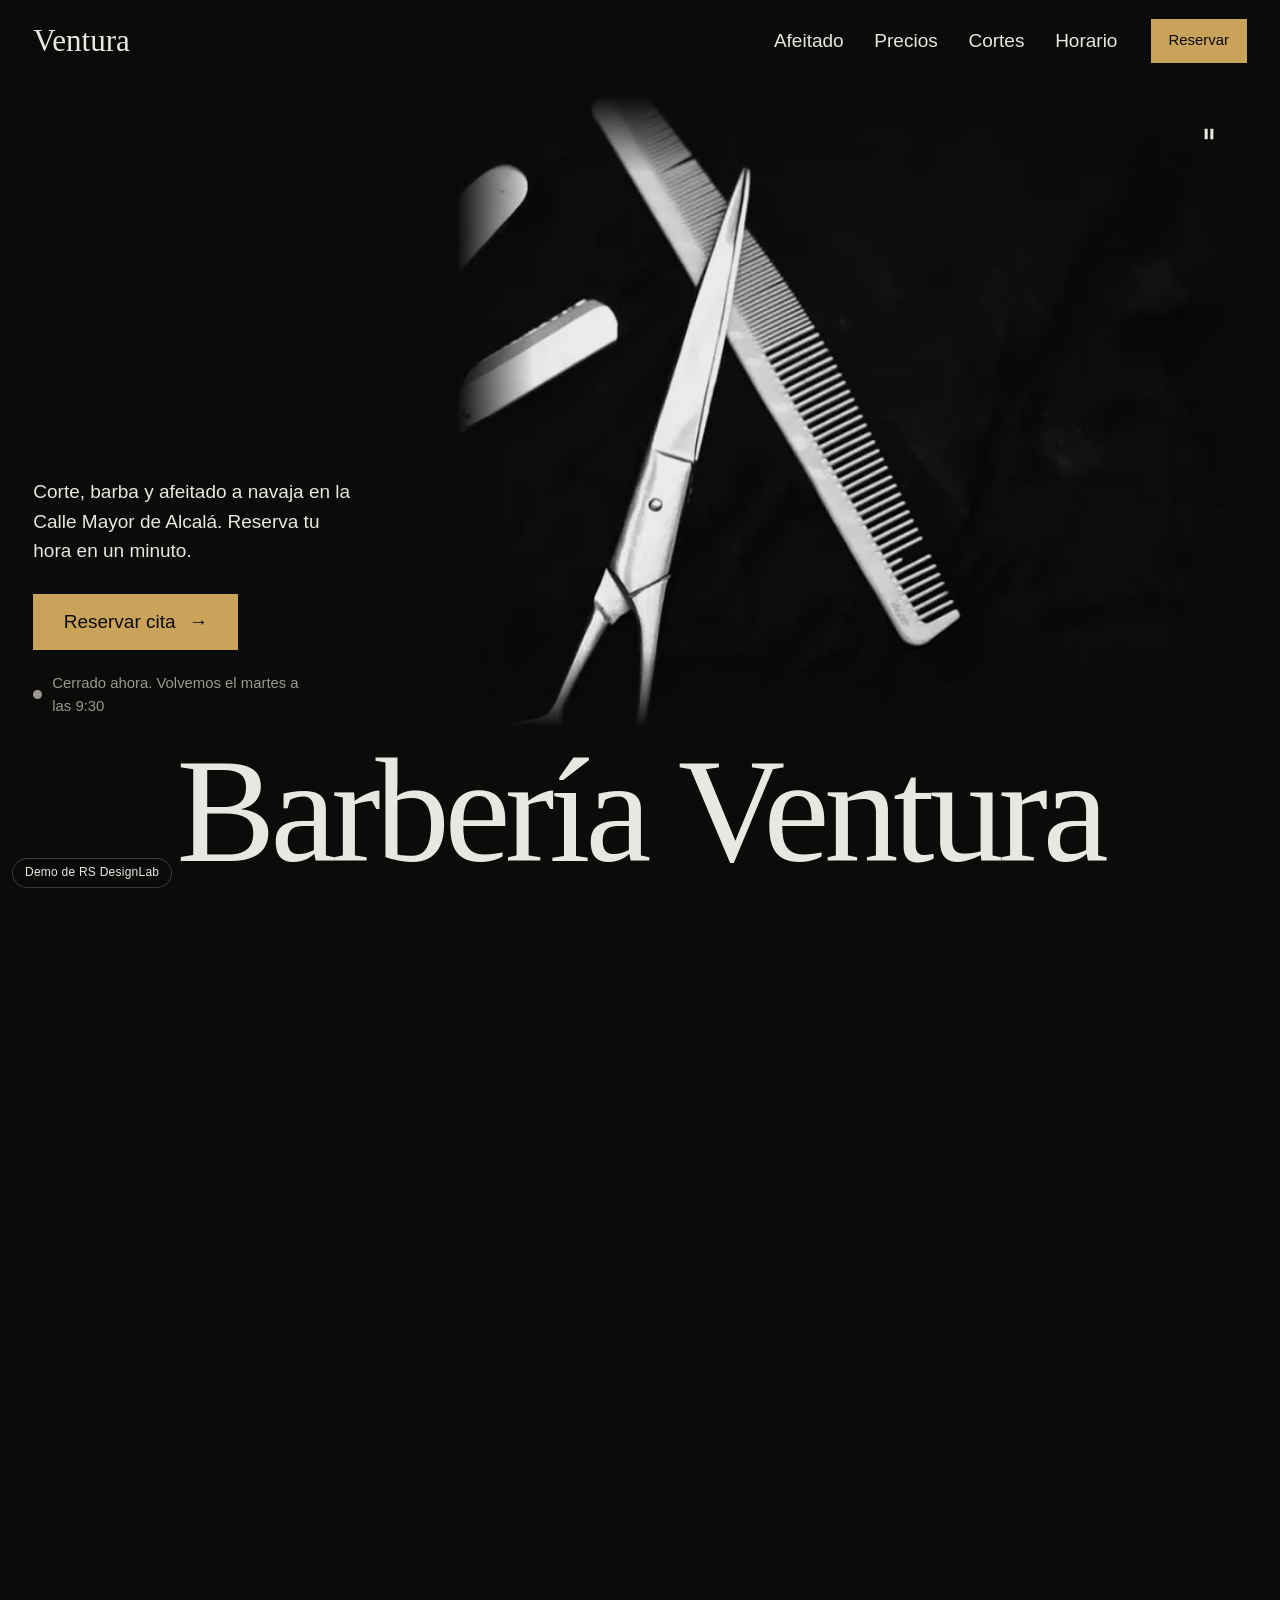
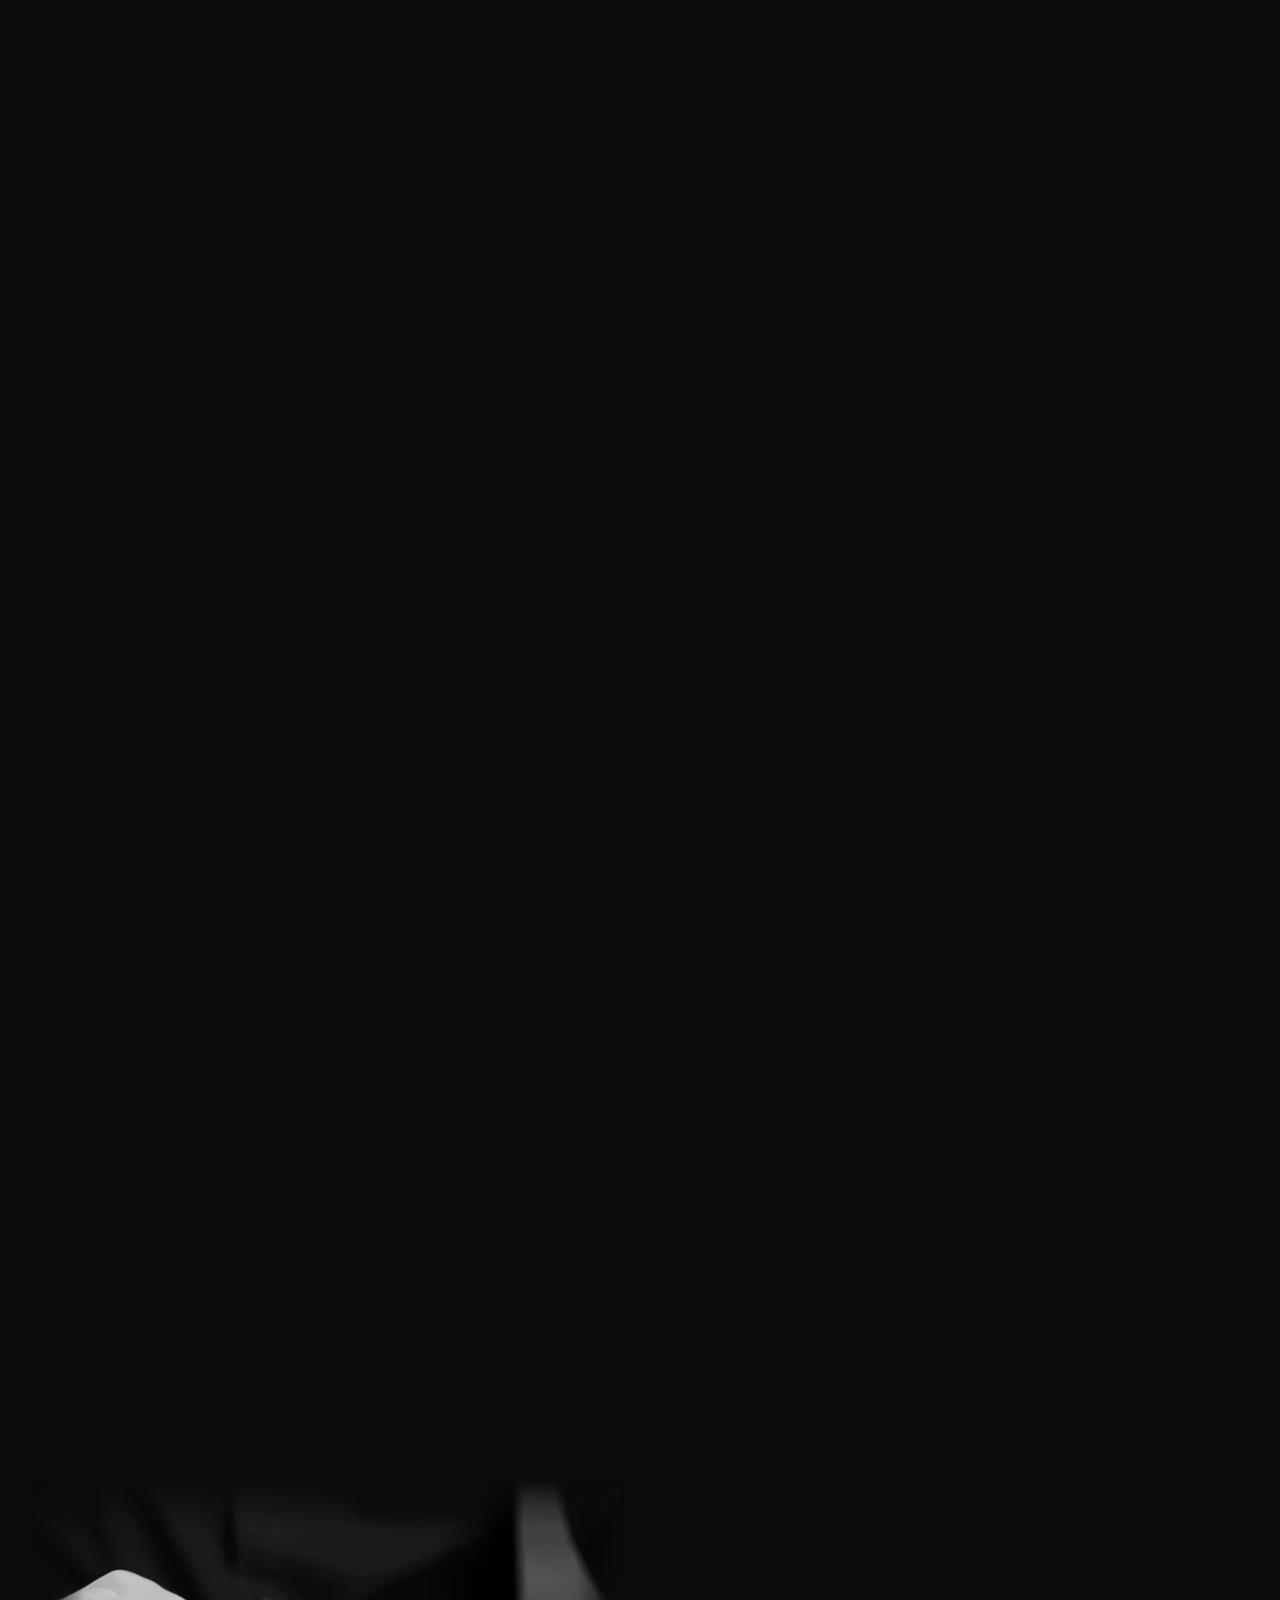
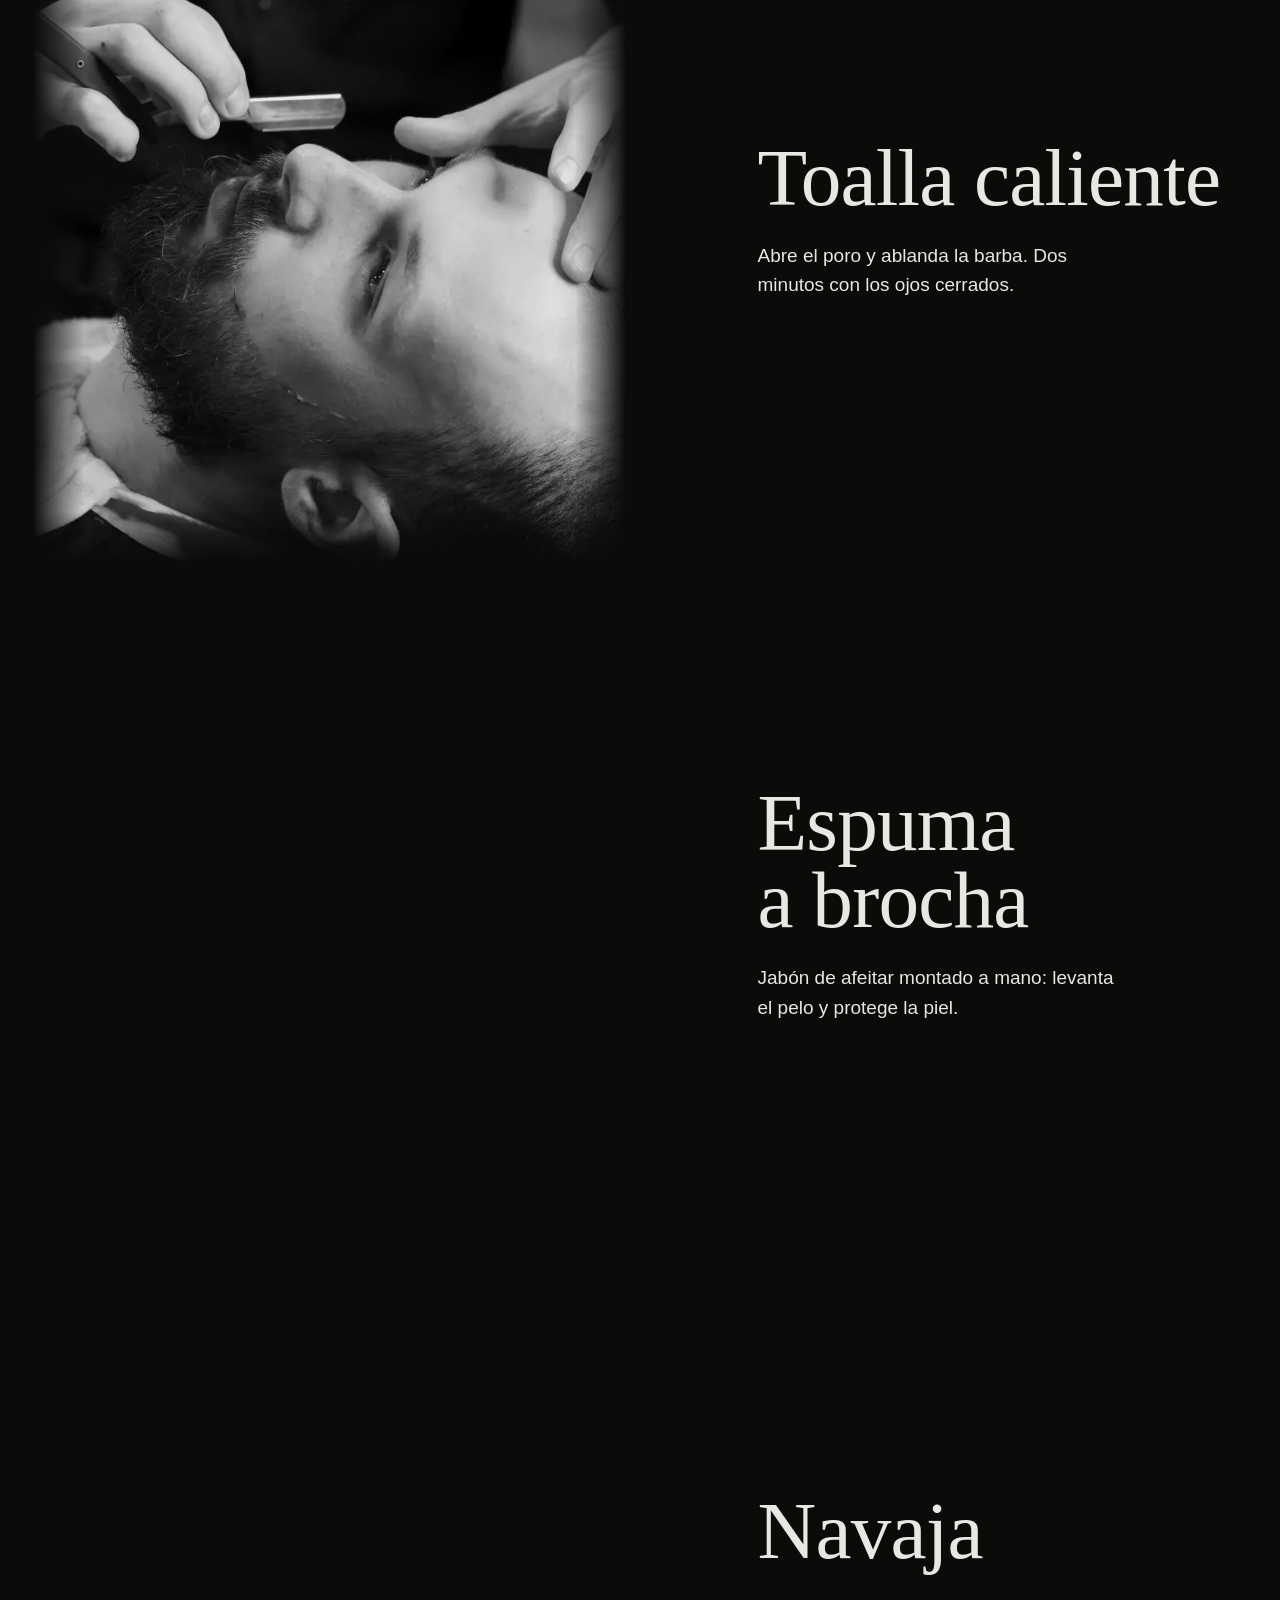
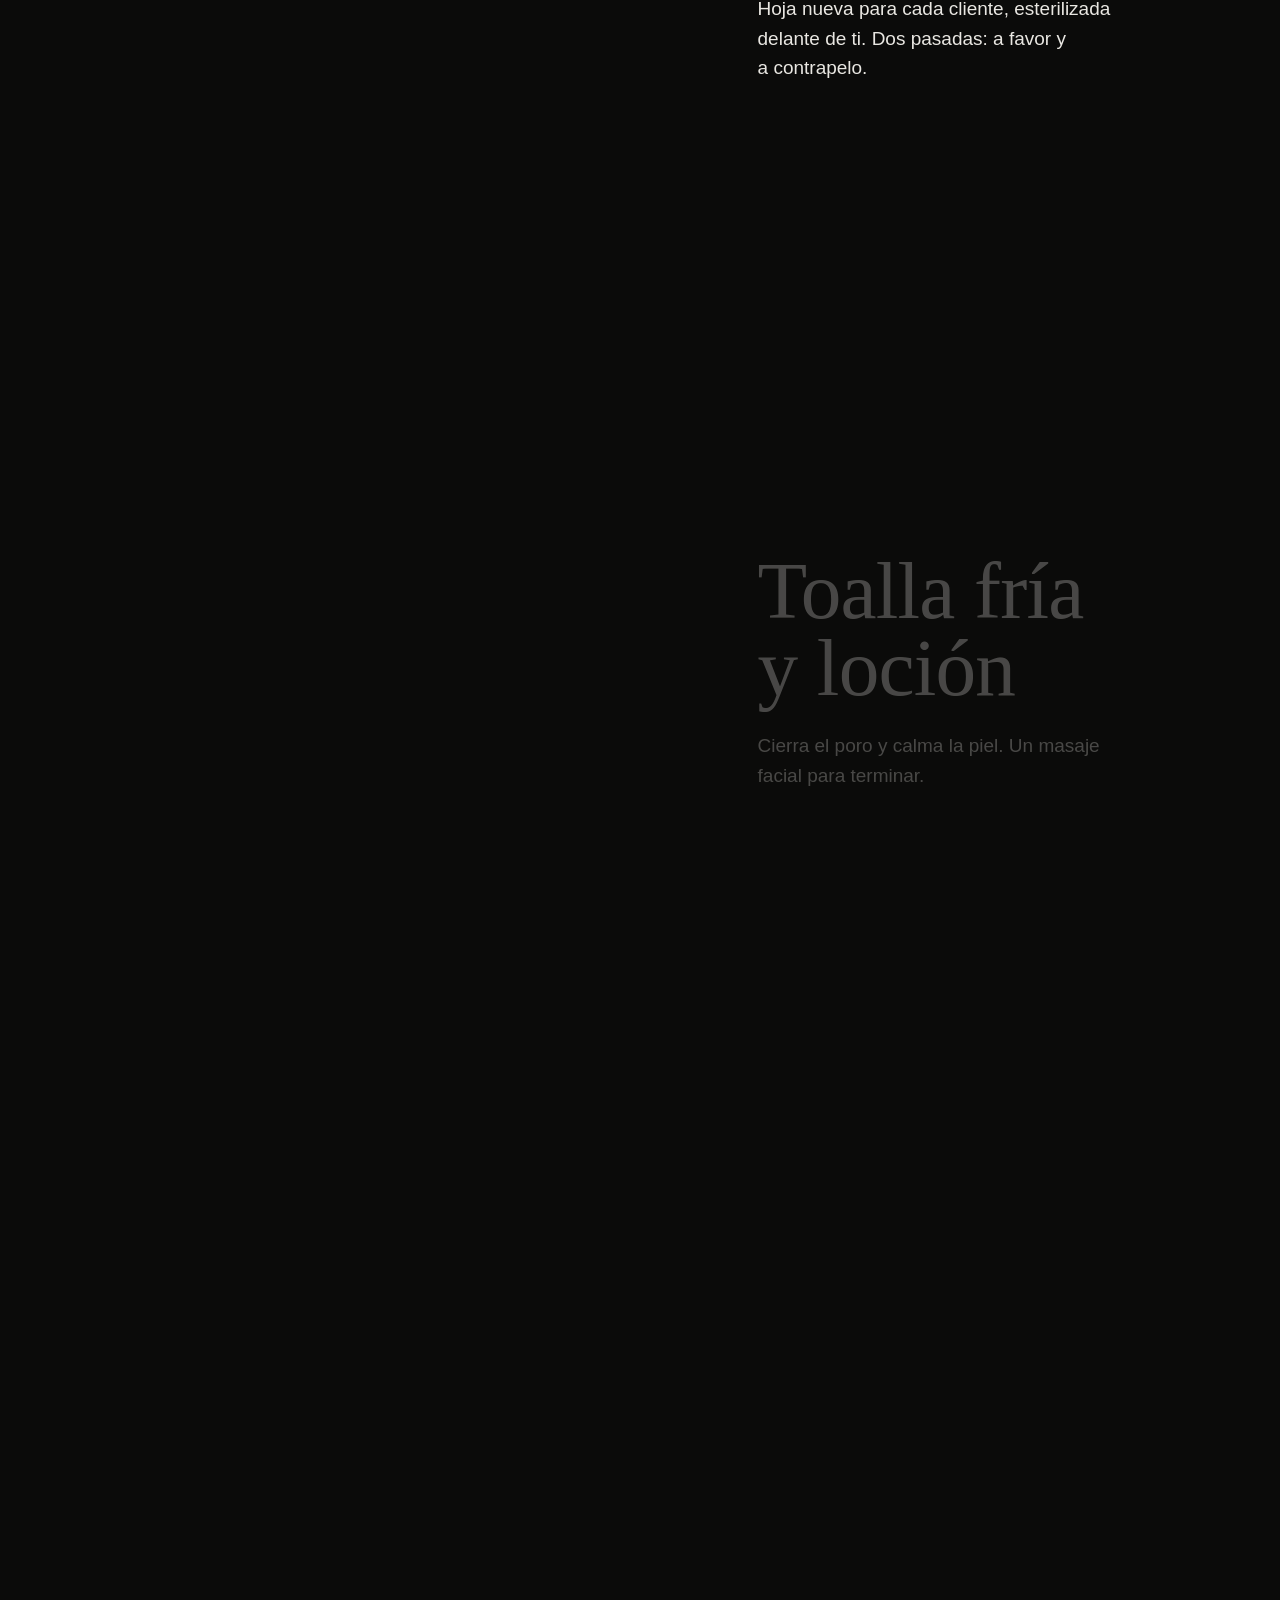
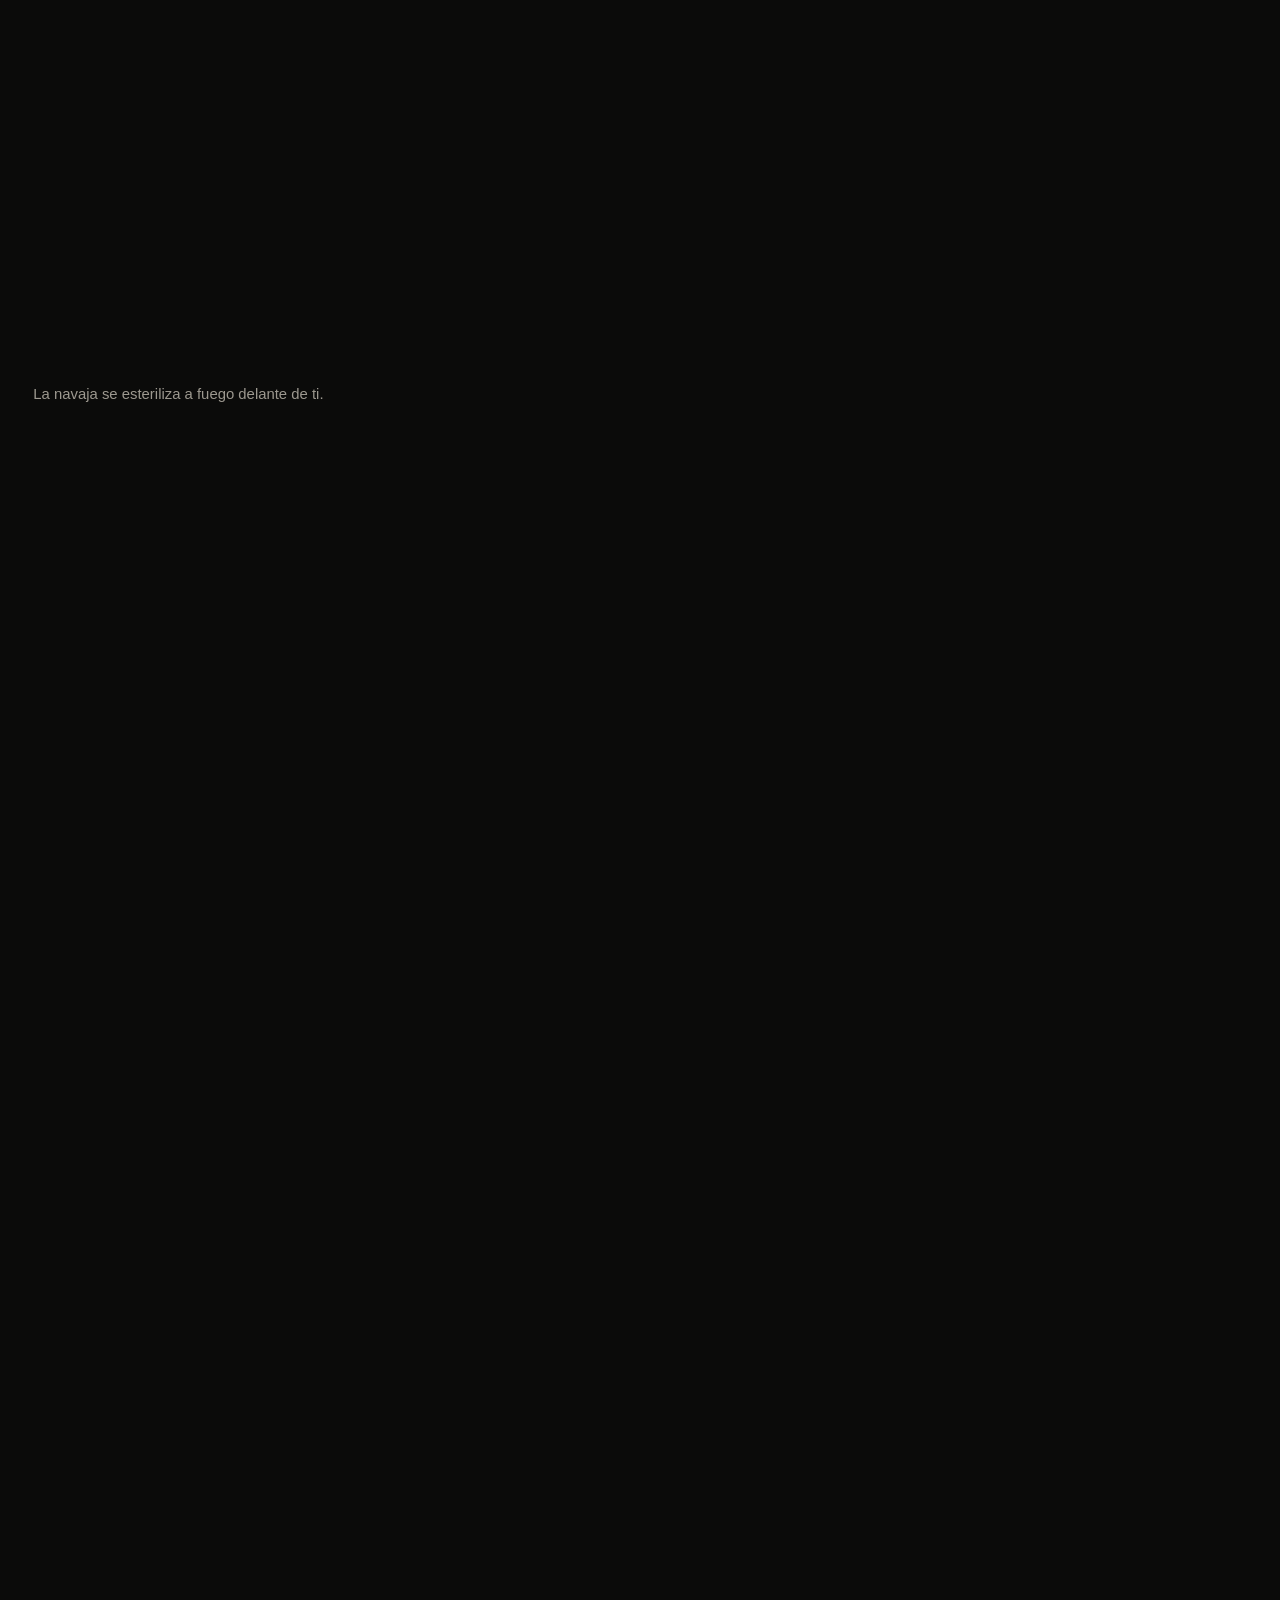
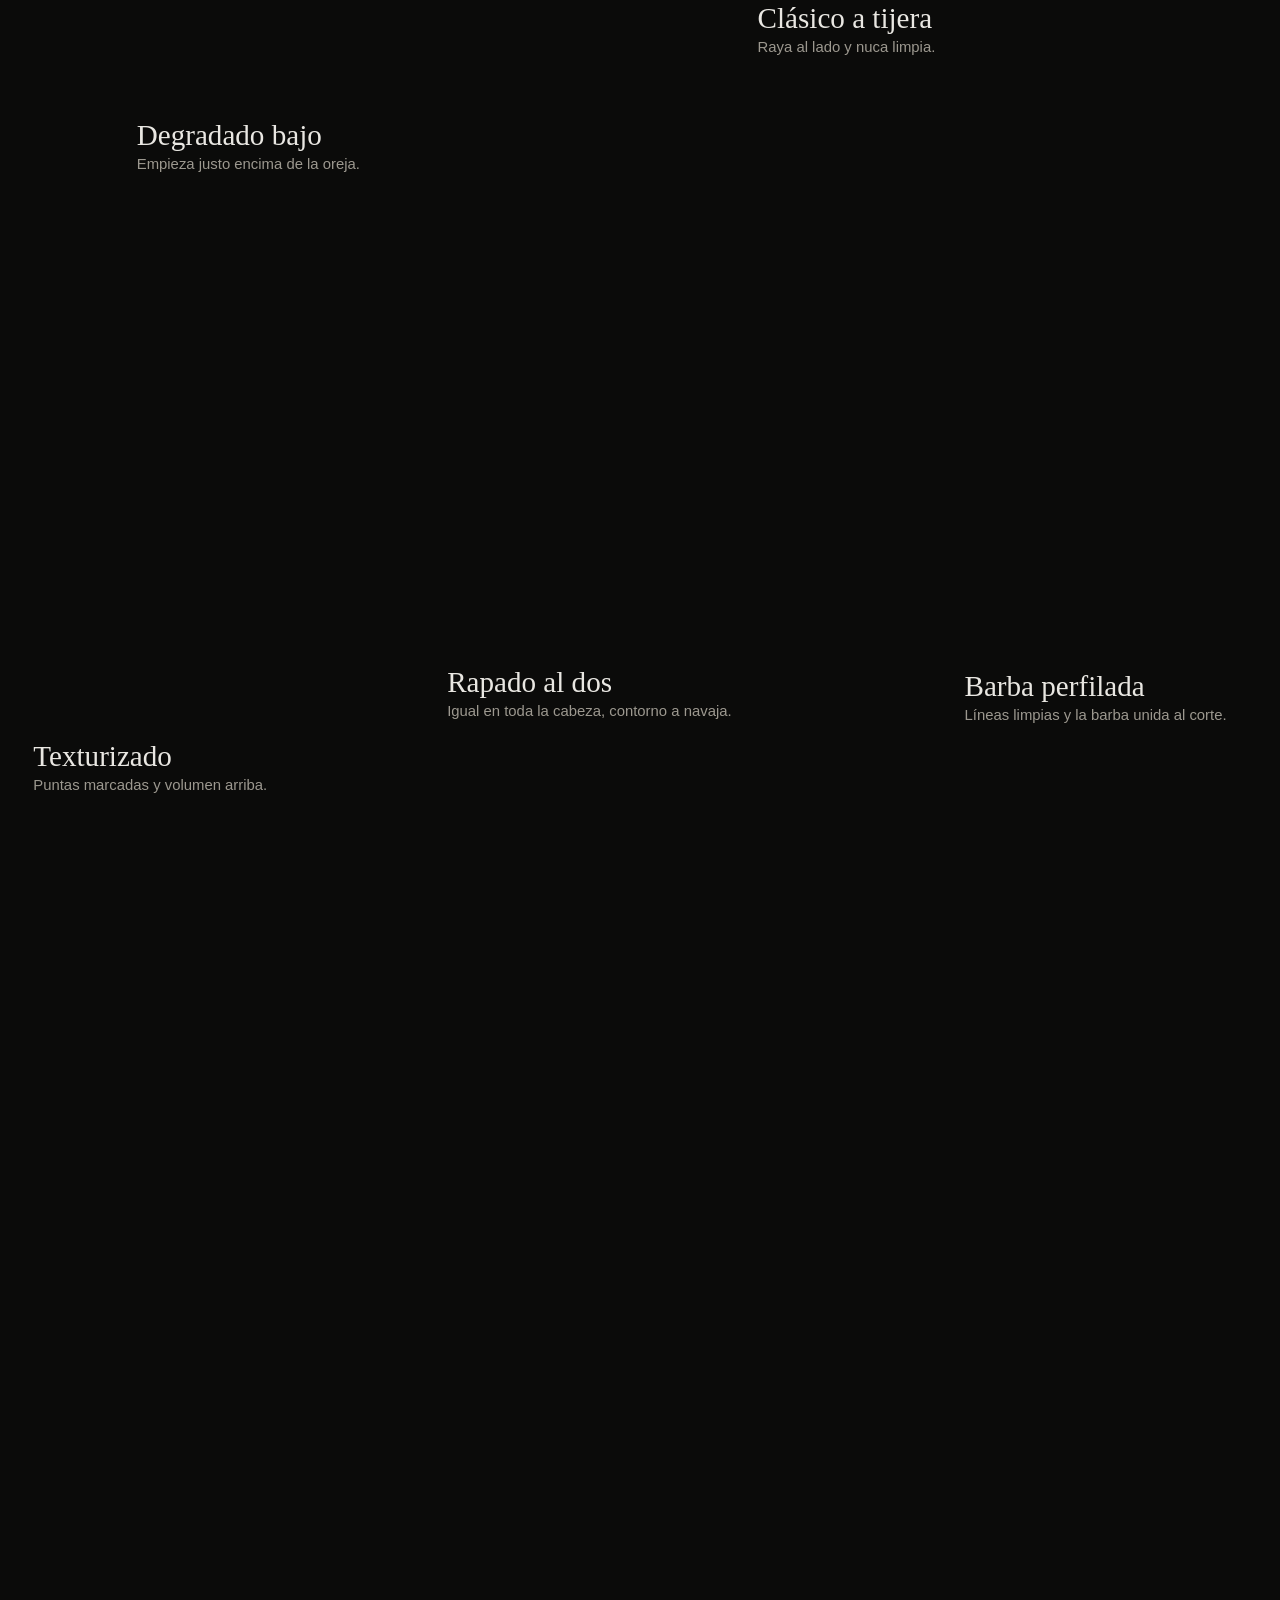
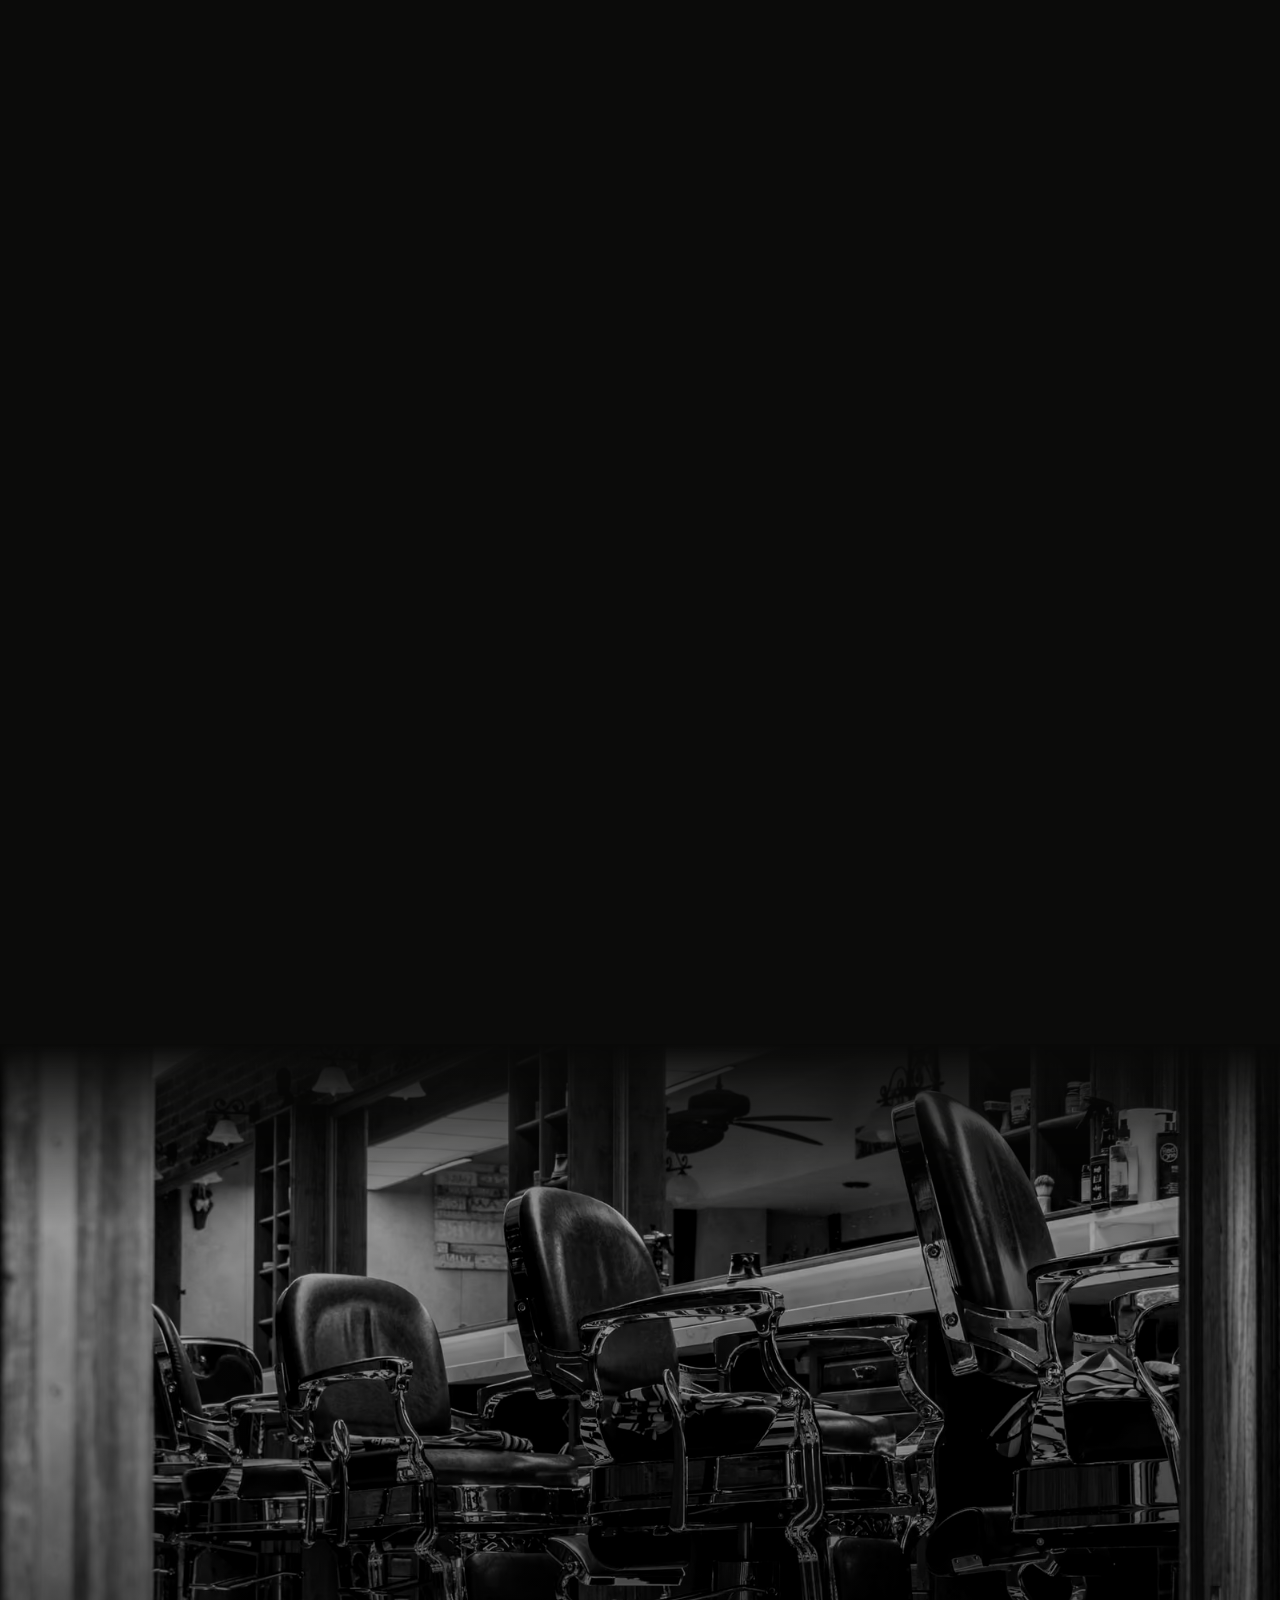
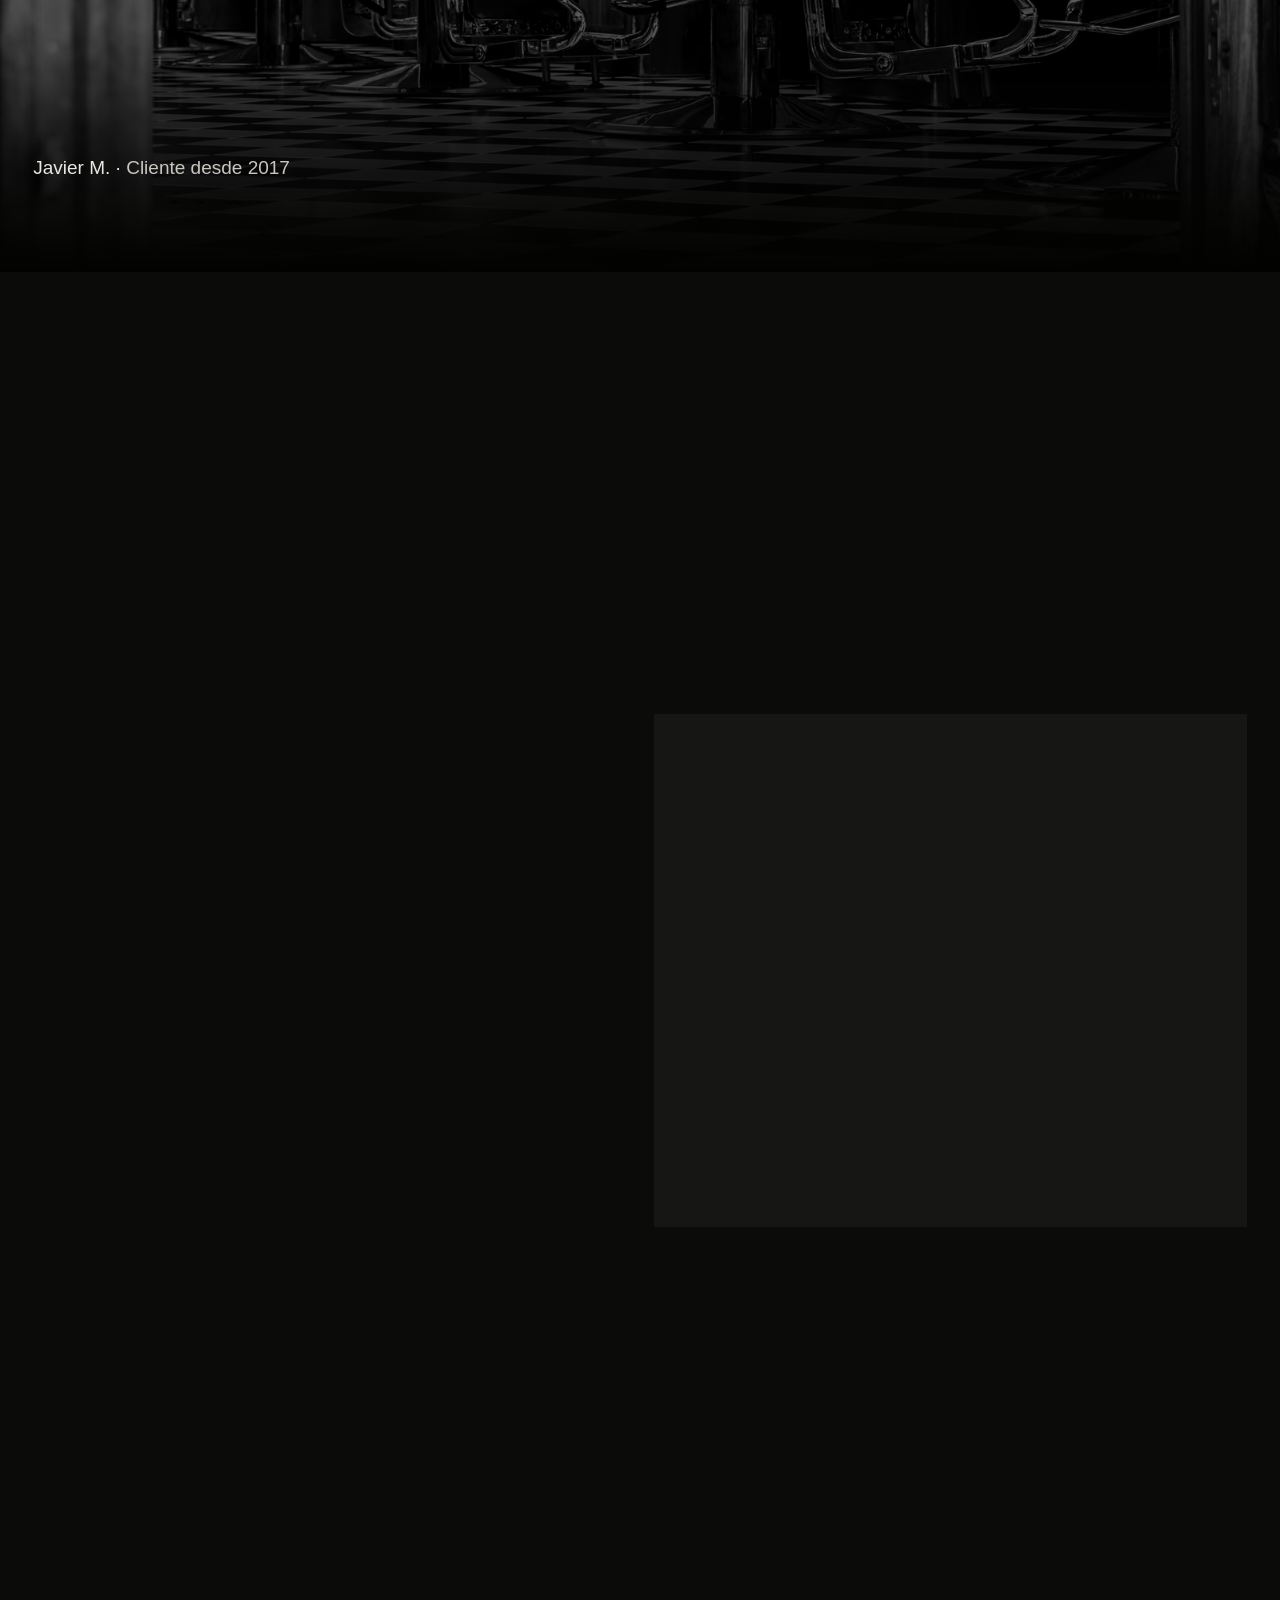
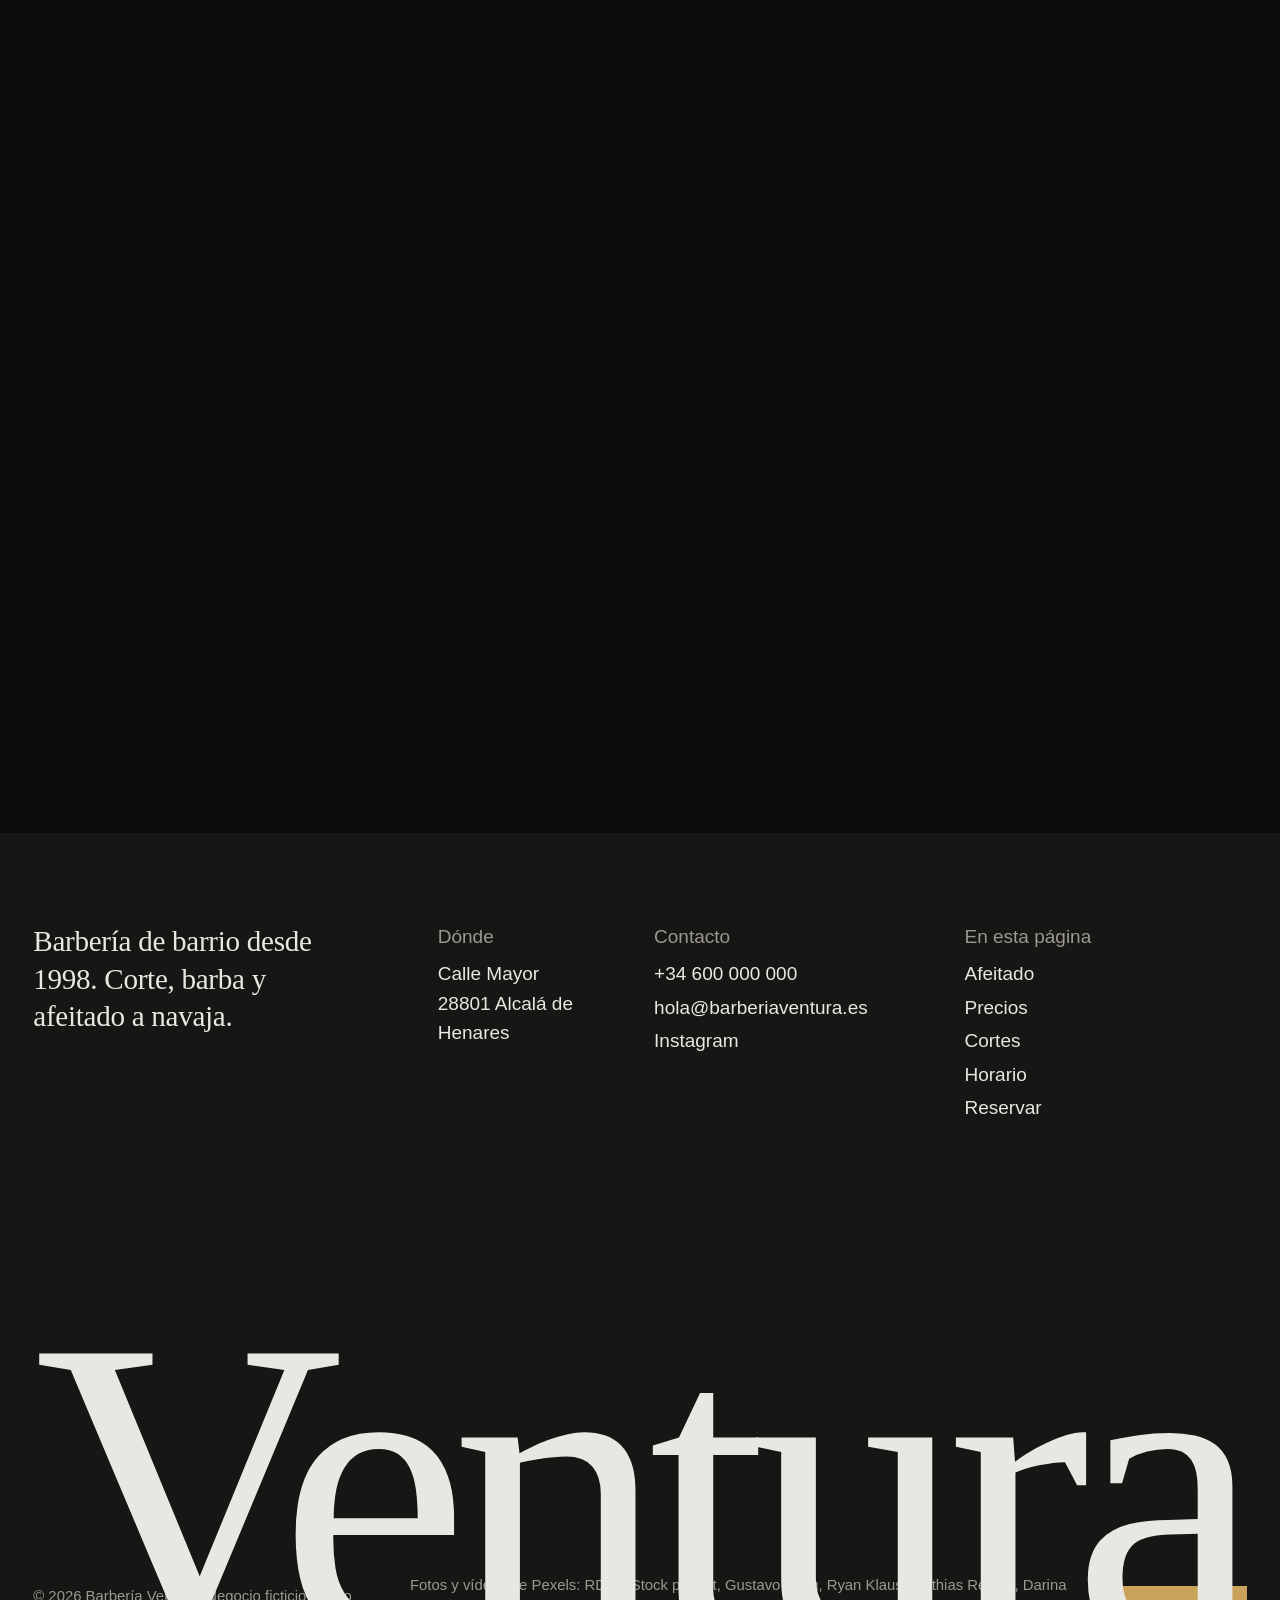
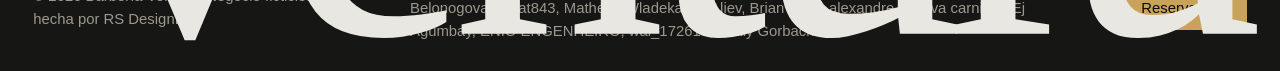
==== barberia/index.html @ 827ac6c5 "Demo de la barbería (La sala oscura) Co-Authored-By: Claude Sonnet 5.5 <noreply@anthropic.com>" ====
<!DOCTYPE html><html lang="es" data-estilo="sala-oscura"><head><meta charset="utf-8"><meta name="viewport" content="width=device-width, initial-scale=1"><title>Barbería Ventura | Barbería en Alcalá de Henares, Madrid</title><meta name="description" content="Corte, degradado, arreglo de barba y afeitado a navaja con toalla caliente en la Calle Mayor de Alcalá de Henares. Precios a la vista y reserva por WhatsApp."><link rel="canonical" href="https://rs-designlab.github.io/barberia/"><meta name="robots" content="noindex, nofollow"><meta name="theme-color" content="#0b0b0a"><meta property="og:type" content="website"><meta property="og:locale" content="es_ES"><meta property="og:title" content="Barbería Ventura | Barbería en Alcalá de Henares, Madrid"><meta property="og:description" content="Corte, degradado, arreglo de barba y afeitado a navaja con toalla caliente en la Calle Mayor de Alcalá de Henares. Precios a la vista y reserva por WhatsApp."><meta property="og:url" content="https://rs-designlab.github.io/barberia/"><meta property="og:image" content="https://rs-designlab.github.io/og/barberia.png"><meta property="og:image:width" content="1200"><meta property="og:image:height" content="630"><meta name="twitter:card" content="summary_large_image"><link rel="icon" href="data:image/svg+xml,%3Csvg%20xmlns%3D%22http%3A%2F%2Fwww.w3.org%2F2000%2Fsvg%22%20viewBox%3D%220%200%2032%2032%22%3E%3Crect%20width%3D%2232%22%20height%3D%2232%22%20fill%3D%22%230b0b0a%22%2F%3E%3Ctext%20x%3D%2216%22%20y%3D%2225%22%20font-family%3D%22Georgia%2Cserif%22%20font-size%3D%2224%22%20text-anchor%3D%22middle%22%20fill%3D%22%23c9a35a%22%3EV%3C%2Ftext%3E%3C%2Fsvg%3E"><script>if (!matchMedia('(prefers-reduced-motion: reduce)').matches) document.documentElement.classList.add('mueve');</script><link rel="preconnect" href="https://api.fontshare.com" crossorigin><link rel="preconnect" href="https://cdn.fontshare.com" crossorigin><link rel="stylesheet" href="https://api.fontshare.com/v2/css?f[]=gambarino@400&amp;display=swap"><link rel="stylesheet" href="https://api.fontshare.com/v2/css?f[]=general-sans@400,500&amp;display=swap"><style>:root{
  --fondo:#0b0b0a;--superficie:#161614;--superficie-2:#201f1c;
  --tinta:#e9e7e2;--suave:#9c988f;--acento:#c9a35a;--tinta-acento:#0b0b0a;
  --f-titulos:'Gambarino', Georgia, serif;--f-texto:'General Sans', 'Segoe UI', sans-serif;
}</style><link rel="stylesheet" href="/_astro/_negocio_.n79Gpa2R.css"></head><body><a class="saltar" href="#contenido">Saltar al contenido</a><header class="cabecera" data-cabecera><a class="cabecera__marca" href="#inicio" aria-label="Barbería Ventura, inicio">Ventura</a><nav aria-label="Principal"><ul><li><a href="#ritual">Afeitado</a></li><li><a href="#precios">Precios</a></li><li><a href="#trabajos">Cortes</a></li><li><a href="#horario">Horario</a></li></ul></nav><a class="boton boton--peq" href="#reserva">Reservar</a></header><main id="contenido" tabindex="-1"><section class="portada" id="inicio" aria-labelledby="po-titulo"><div class="po-escena" data-po-escena><div class="po-fijo"><div class="po-video" data-po-video><video class="bn" poster="/media/barberia/herramientas.webp" muted loop playsinline autoplay preload="auto" aria-label="Navaja, tijeras y peine de barbero sobre una tela negra" data-video><source src="/media/barberia/herramientas-movil.mp4" type="video/mp4" media="(max-width: 767px)"><source src="/media/barberia/herramientas.mp4" type="video/mp4"></video><div class="po-velo" data-po-velo></div><div class="po-telon" aria-hidden="true"></div></div><div class="po-ventana" data-po-ventana aria-hidden="true"></div><div class="po-texto" data-po-texto><p>Corte, barba y afeitado a navaja en la Calle Mayor de Alcalá. Reserva tu hora en un minuto.</p><a class="boton" href="#reserva" data-iman>Reservar cita <span class="flecha" aria-hidden="true">→</span></a><p class="estado"><span class="punto" aria-hidden="true"></span><span data-estado-texto>Abrimos de martes a sábado</span></p></div><h1 class="po-nombre" id="po-titulo" data-po-nombre><span>Barbería</span> <span>Ventura</span></h1><p class="po-cita entrada" data-po-cita>Navaja, tijera y peine. Lo de siempre, hecho con calma.</p><button class="po-pausa" type="button" data-pausa aria-pressed="false" aria-label="Pausar vídeos"><svg class="po-icono-pausa" viewBox="0 0 16 16" aria-hidden="true"><rect x="3" y="2" width="3.5" height="12"></rect><rect x="9.5" y="2" width="3.5" height="12"></rect></svg><svg class="po-icono-play" viewBox="0 0 16 16" aria-hidden="true"><path d="M4 2l10 6-10 6z"></path></svg></button></div></div></section><section class="presentacion seccion envoltura" id="casa"><div class="pr-texto" data-entra><h2>Desde 1998 en la Calle Mayor</h2><p class="entrada" data-pieza>Tres sillas, la radio baja y la navaja al fuego delante de ti. Aquí se viene a cortarse el pelo con calma y a salir como uno quiere.</p></div><figure class="pr-foto marco bn" data-revela data-velocidad="0.12"><picture><source srcset="/_astro/sillon.GHfIwT1d_Z1NRX0F.avif 480w, /_astro/sillon.GHfIwT1d_1wnuiN.avif 800w, /_astro/sillon.GHfIwT1d_Z6q3Hm.avif 1200w, /_astro/sillon.GHfIwT1d_Z27PqNF.avif 1800w" type="image/avif" sizes="(max-width: 767px) 70vw, 30vw"><source srcset="/_astro/sillon.GHfIwT1d_Z1eDfwA.webp 480w, /_astro/sillon.GHfIwT1d_ZSUYbo.webp 800w, /_astro/sillon.GHfIwT1d_ME7dy.webp 1200w, /_astro/sillon.GHfIwT1d_Z1dKfRK.webp 1800w" type="image/webp" sizes="(max-width: 767px) 70vw, 30vw"><img src="/_astro/sillon.GHfIwT1d_2dPNnv.jpg" srcset="/_astro/sillon.GHfIwT1d_ZyzVa4.jpg 480w, /_astro/sillon.GHfIwT1d_Zn2I0R.jpg 800w, /_astro/sillon.GHfIwT1d_1JCT71.jpg 1200w, /_astro/sillon.GHfIwT1d_ZgLsYi.jpg 1800w" alt="Sillón de barbero de cuero rojo bajo una lámpara" sizes="(max-width: 767px) 70vw, 30vw" loading="lazy" fetchpriority="auto" decoding="async" width="2200" height="3300"></picture></figure><p class="pr-nota suave" data-entra><span data-pieza>Abrimos de martes a sábado. Sin cita también, si hay un hueco libre.</span></p></section><section class="ritual seccion envoltura" id="ritual"><header class="ri-cab" data-entra><h2>El afeitado, paso a paso</h2><p class="entrada" data-pieza>Treinta y cinco minutos sin prisa. Así es un afeitado a navaja en Ventura.</p></header><div class="ri-cuerpo"><div class="ri-escena" aria-hidden="true"><div class="ri-marcos"><div class="ri-marco marco bn is-activo" data-ri-marco="0"><picture><source srcset="/_astro/ritual-toalla.CqXObb5I_1MhLlC.avif 480w, /_astro/ritual-toalla.CqXObb5I_81m2X.avif 800w, /_astro/ritual-toalla.CqXObb5I_1V3PTD.avif 1200w, /_astro/ritual-toalla.CqXObb5I_Z1qgouC.avif 1800w" type="image/avif" sizes="40vw"><source srcset="/_astro/ritual-toalla.CqXObb5I_Z3VV9Q.webp 480w, /_astro/ritual-toalla.CqXObb5I_Z1Idlsv.webp 800w, /_astro/ritual-toalla.CqXObb5I_jLjUb.webp 1200w, /_astro/ritual-toalla.CqXObb5I_Zwbd2v.webp 1800w" type="image/webp" sizes="40vw"><img src="/_astro/ritual-toalla.CqXObb5I_Z2e1ChG.jpg" srcset="/_astro/ritual-toalla.CqXObb5I_ZMWm7o.jpg 480w, /_astro/ritual-toalla.CqXObb5I_Z2sdLq3.jpg 800w, /_astro/ritual-toalla.CqXObb5I_Z2cDhxQ.jpg 1200w, /_astro/ritual-toalla.CqXObb5I_2lY3iq.jpg 1800w" alt sizes="40vw" loading="lazy" fetchpriority="auto" decoding="async" width="2200" height="1467"></picture></div><div class="ri-marco marco bn" data-ri-marco="1"><picture><source srcset="/_astro/ritual-brocha.BYwUj1ye_Z2njz5f.avif 480w, /_astro/ritual-brocha.BYwUj1ye_ZA6jh5.avif 800w, /_astro/ritual-brocha.BYwUj1ye_Z2c4dlk.avif 1200w, /_astro/ritual-brocha.BYwUj1ye_ZVhldc.avif 1800w" type="image/avif" sizes="40vw"><source srcset="/_astro/ritual-brocha.BYwUj1ye_PCQdd.webp 480w, /_astro/ritual-brocha.BYwUj1ye_Z2cnPgx.webp 800w, /_astro/ritual-brocha.BYwUj1ye_Z1hY1Sd.webp 1200w, /_astro/ritual-brocha.BYwUj1ye_Z2c9K5.webp 1800w" type="image/webp" sizes="40vw"><img src="/_astro/ritual-brocha.BYwUj1ye_2cwPu2.jpg" srcset="/_astro/ritual-brocha.BYwUj1ye_6CqfF.jpg 480w, /_astro/ritual-brocha.BYwUj1ye_lnG4m.jpg 800w, /_astro/ritual-brocha.BYwUj1ye_1AberI.jpg 1200w, /_astro/ritual-brocha.BYwUj1ye_Z2ee2e5.jpg 1800w" alt sizes="40vw" loading="lazy" fetchpriority="auto" decoding="async" width="2200" height="3300"></picture></div><div class="ri-marco marco bn" data-ri-marco="2"><video poster="/media/barberia/afeitado-navaja.webp" muted loop playsinline preload="none" aria-hidden="true" data-video><source src="/media/barberia/afeitado-navaja-movil.mp4" type="video/mp4" media="(max-width: 767px)"><source src="/media/barberia/afeitado-navaja.mp4" type="video/mp4"></video></div><div class="ri-marco marco bn" data-ri-marco="3"><picture><source srcset="/_astro/ritual-masaje.B3ebICb4_uBvi7.avif 480w, /_astro/ritual-masaje.B3ebICb4_Z19DT0x.avif 800w, /_astro/ritual-masaje.B3ebICb4_Z2rvi8z.avif 1200w, /_astro/ritual-masaje.B3ebICb4_ZIDoIT.avif 1800w" type="image/avif" sizes="40vw"><source srcset="/_astro/ritual-masaje.B3ebICb4_Z1lCcdm.webp 480w, /_astro/ritual-masaje.B3ebICb4_24iwhU.webp 800w, /_astro/ritual-masaje.B3ebICb4_11ojFT.webp 1200w, /_astro/ritual-masaje.B3ebICb4_aqLId.webp 1800w" type="image/webp" sizes="40vw"><img src="/_astro/ritual-masaje.B3ebICb4_Z1woCvX.jpg" srcset="/_astro/ritual-masaje.B3ebICb4_Z25CCaT.jpg 480w, /_astro/ritual-masaje.B3ebICb4_1ki6kn.jpg 800w, /_astro/ritual-masaje.B3ebICb4_Z1v1hM8.jpg 1200w, /_astro/ritual-masaje.B3ebICb4_Z21A5JM.jpg 1800w" alt sizes="40vw" loading="lazy" fetchpriority="auto" decoding="async" width="2200" height="1467"></picture></div></div></div><ol class="ri-pasos"><li class="ri-paso" data-ri-paso="0"><div class="ri-movil marco bn" data-revela><picture><source srcset="/_astro/ritual-toalla.CqXObb5I_1MhLlC.avif 480w, /_astro/ritual-toalla.CqXObb5I_81m2X.avif 800w, /_astro/ritual-toalla.CqXObb5I_1V3PTD.avif 1200w, /_astro/ritual-toalla.CqXObb5I_Z1qgouC.avif 1800w" type="image/avif" sizes="92vw"><source srcset="/_astro/ritual-toalla.CqXObb5I_Z3VV9Q.webp 480w, /_astro/ritual-toalla.CqXObb5I_Z1Idlsv.webp 800w, /_astro/ritual-toalla.CqXObb5I_jLjUb.webp 1200w, /_astro/ritual-toalla.CqXObb5I_Zwbd2v.webp 1800w" type="image/webp" sizes="92vw"><img src="/_astro/ritual-toalla.CqXObb5I_Z2e1ChG.jpg" srcset="/_astro/ritual-toalla.CqXObb5I_ZMWm7o.jpg 480w, /_astro/ritual-toalla.CqXObb5I_Z2sdLq3.jpg 800w, /_astro/ritual-toalla.CqXObb5I_Z2cDhxQ.jpg 1200w, /_astro/ritual-toalla.CqXObb5I_2lY3iq.jpg 1800w" alt="Barbero colocando una toalla caliente sobre la cara de un cliente" sizes="92vw" loading="lazy" fetchpriority="auto" decoding="async" width="2200" height="1467"></picture></div><h3>Toalla caliente</h3><p>Abre el poro y ablanda la barba. Dos minutos con los ojos cerrados.</p></li><li class="ri-paso" data-ri-paso="1"><div class="ri-movil marco bn" data-revela><picture><source srcset="/_astro/ritual-brocha.BYwUj1ye_Z2njz5f.avif 480w, /_astro/ritual-brocha.BYwUj1ye_ZA6jh5.avif 800w, /_astro/ritual-brocha.BYwUj1ye_Z2c4dlk.avif 1200w, /_astro/ritual-brocha.BYwUj1ye_ZVhldc.avif 1800w" type="image/avif" sizes="92vw"><source srcset="/_astro/ritual-brocha.BYwUj1ye_PCQdd.webp 480w, /_astro/ritual-brocha.BYwUj1ye_Z2cnPgx.webp 800w, /_astro/ritual-brocha.BYwUj1ye_Z1hY1Sd.webp 1200w, /_astro/ritual-brocha.BYwUj1ye_Z2c9K5.webp 1800w" type="image/webp" sizes="92vw"><img src="/_astro/ritual-brocha.BYwUj1ye_2cwPu2.jpg" srcset="/_astro/ritual-brocha.BYwUj1ye_6CqfF.jpg 480w, /_astro/ritual-brocha.BYwUj1ye_lnG4m.jpg 800w, /_astro/ritual-brocha.BYwUj1ye_1AberI.jpg 1200w, /_astro/ritual-brocha.BYwUj1ye_Z2ee2e5.jpg 1800w" alt="Brocha de afeitar y cuenco de jabón sobre fondo negro" sizes="92vw" loading="lazy" fetchpriority="auto" decoding="async" width="2200" height="3300"></picture></div><h3>Espuma a brocha</h3><p>Jabón de afeitar montado a mano: levanta el pelo y protege la piel.</p></li><li class="ri-paso" data-ri-paso="2"><div class="ri-movil marco bn" data-revela><video poster="/media/barberia/afeitado-navaja.webp" muted loop playsinline preload="none" aria-label="Barbero afeitando la barba de un cliente con navaja" data-video><source src="/media/barberia/afeitado-navaja-movil.mp4" type="video/mp4" media="(max-width: 767px)"><source src="/media/barberia/afeitado-navaja.mp4" type="video/mp4"></video></div><h3>Navaja</h3><p>Hoja nueva para cada cliente, esterilizada delante de ti. Dos pasadas: a favor y a contrapelo.</p></li><li class="ri-paso" data-ri-paso="3"><div class="ri-movil marco bn" data-revela><picture><source srcset="/_astro/ritual-masaje.B3ebICb4_uBvi7.avif 480w, /_astro/ritual-masaje.B3ebICb4_Z19DT0x.avif 800w, /_astro/ritual-masaje.B3ebICb4_Z2rvi8z.avif 1200w, /_astro/ritual-masaje.B3ebICb4_ZIDoIT.avif 1800w" type="image/avif" sizes="92vw"><source srcset="/_astro/ritual-masaje.B3ebICb4_Z1lCcdm.webp 480w, /_astro/ritual-masaje.B3ebICb4_24iwhU.webp 800w, /_astro/ritual-masaje.B3ebICb4_11ojFT.webp 1200w, /_astro/ritual-masaje.B3ebICb4_aqLId.webp 1800w" type="image/webp" sizes="92vw"><img src="/_astro/ritual-masaje.B3ebICb4_Z1woCvX.jpg" srcset="/_astro/ritual-masaje.B3ebICb4_Z25CCaT.jpg 480w, /_astro/ritual-masaje.B3ebICb4_1ki6kn.jpg 800w, /_astro/ritual-masaje.B3ebICb4_Z1v1hM8.jpg 1200w, /_astro/ritual-masaje.B3ebICb4_Z21A5JM.jpg 1800w" alt="Barbero dando un masaje facial a un cliente" sizes="92vw" loading="lazy" fetchpriority="auto" decoding="async" width="2200" height="1467"></picture></div><h3>Toalla fría y loción</h3><p>Cierra el poro y calma la piel. Un masaje facial para terminar.</p></li></ol></div><div class="ri-cierre" data-entra><p class="entrada" data-pieza>Afeitado a navaja · 35 min · 16 €</p><a class="boton" href="#reserva" data-elegir="Afeitado a navaja" data-iman data-pieza>Reservar un afeitado <span class="flecha" aria-hidden="true">→</span></a></div></section><section class="servicios seccion envoltura" id="precios"><figure class="sv-pieza"><div class="marco bn sv-video" data-revela><video poster="/media/barberia/navaja-llama.webp" muted loop playsinline preload="none" aria-label="Navaja de afeitar esterilizándose a fuego" data-video><source src="/media/barberia/navaja-llama-movil.mp4" type="video/mp4" media="(max-width: 767px)"><source src="/media/barberia/navaja-llama.mp4" type="video/mp4"></video></div><figcaption class="suave">La navaja se esteriliza a fuego delante de ti.</figcaption></figure><div class="sv-lista"><h2>Servicios y precios</h2><p class="sv-frase" data-entra><span data-pieza>Precios cerrados y a la vista. Todos los cortes incluyen lavado y peinado. Toca un servicio para reservarlo.</span></p><div class="sv-grupo" data-entra><h3 class="sv-cat" data-pieza>Cortes</h3><ul><li data-pieza><a class="sv-fila" href="#reserva" data-elegir="Corte clásico"><span class="sv-nombre">Corte clásico</span><span class="sv-min">30 min</span><span class="sv-precio">15 €</span><span class="sv-texto">Tijera y máquina, con la raya y el largo que pidas.</span></a></li><li data-pieza><a class="sv-fila" href="#reserva" data-elegir="Degradado"><span class="sv-nombre">Degradado</span><span class="sv-min">40 min</span><span class="sv-precio">17 €</span><span class="sv-texto">Bajo, medio o alto, repasado a navaja en la nuca y las patillas.</span></a></li><li data-pieza><a class="sv-fila" href="#reserva" data-elegir="Rapado"><span class="sv-nombre">Rapado</span><span class="sv-min">20 min</span><span class="sv-precio">10 €</span><span class="sv-texto">Al cero o al número que quieras, igual en toda la cabeza.</span></a></li><li data-pieza><a class="sv-fila" href="#reserva" data-elegir="Corte infantil"><span class="sv-nombre">Corte infantil</span><span class="sv-min">25 min</span><span class="sv-precio">12 €</span><span class="sv-texto">Hasta 12 años, con paciencia y sin prisas.</span></a></li></ul></div><div class="sv-grupo" data-entra><h3 class="sv-cat" data-pieza>Barba y afeitado</h3><ul><li data-pieza><a class="sv-fila" href="#reserva" data-elegir="Arreglo de barba"><span class="sv-nombre">Arreglo de barba</span><span class="sv-min">20 min</span><span class="sv-precio">10 €</span><span class="sv-texto">Recorte, perfilado a navaja y aceite para la barba.</span></a></li><li data-pieza><a class="sv-fila" href="#reserva" data-elegir="Afeitado a navaja"><span class="sv-nombre">Afeitado a navaja</span><span class="sv-min">35 min</span><span class="sv-precio">16 €</span><span class="sv-texto">Toalla caliente, espuma a brocha y dos pasadas de navaja.</span></a></li><li data-pieza><a class="sv-fila" href="#reserva" data-elegir="Corte y barba"><span class="sv-nombre">Corte y barba</span><span class="sv-min">50 min</span><span class="sv-precio">24 €</span><span class="sv-texto">El corte que quieras y la barba perfilada, en una sola cita.</span></a></li><li data-pieza><a class="sv-fila" href="#reserva" data-elegir="Ritual completo"><span class="sv-nombre">Ritual completo</span><span class="sv-min">70 min</span><span class="sv-precio">32 €</span><span class="sv-texto">Corte, afeitado a navaja, toalla caliente y masaje facial.</span></a></li></ul></div></div></section><section class="galeria seccion envoltura" id="trabajos"><header class="ga-cab"><h2>Cortes de la casa</h2><p class="entrada" data-entra><span data-pieza>Los cinco que más nos piden. Si traes una foto del que quieres, mejor.</span></p></header><figure class="ga-foto ga-1 color-al-pasar" data-velocidad="0.1"><div class="marco bn" data-revela><picture><source srcset="/_astro/corte-clasico.5o3-VwZI_1hOifK.avif 480w, /_astro/corte-clasico.5o3-VwZI_Z1v7t1V.avif 800w, /_astro/corte-clasico.5o3-VwZI_Z1YPCaP.avif 1200w, /_astro/corte-clasico.5o3-VwZI_15ntQQ.avif 1800w" type="image/avif" sizes="(max-width: 767px) 50vw, 36vw"><source srcset="/_astro/corte-clasico.5o3-VwZI_ZyppfI.webp 480w, /_astro/corte-clasico.5o3-VwZI_1WM8Mx.webp 800w, /_astro/corte-clasico.5o3-VwZI_Z15KqHI.webp 1200w, /_astro/corte-clasico.5o3-VwZI_1YsFjX.webp 1800w" type="image/webp" sizes="(max-width: 767px) 50vw, 36vw"><img src="/_astro/corte-clasico.5o3-VwZI_Z1TFk0h.jpg" srcset="/_astro/corte-clasico.5o3-VwZI_Z1ipPdg.jpg 480w, /_astro/corte-clasico.5o3-VwZI_ZyCsFu.jpg 800w, /_astro/corte-clasico.5o3-VwZI_1MoOCd.jpg 1200w, /_astro/corte-clasico.5o3-VwZI_Zcyc92.jpg 1800w" alt="Barbero cortando a tijera el pelo de un chico joven" sizes="(max-width: 767px) 50vw, 36vw" loading="lazy" fetchpriority="auto" decoding="async" width="1999" height="3553"></picture></div><figcaption><span class="ga-nombre">Clásico a tijera</span><span class="suave">Raya al lado y nuca limpia.</span></figcaption></figure><figure class="ga-foto ga-2 color-al-pasar" data-velocidad="-0.08"><div class="marco bn" data-revela><picture><source srcset="/_astro/corte-degradado.n2Ca19gK_S2W3G.avif 480w, /_astro/corte-degradado.n2Ca19gK_1brb7G.avif 800w, /_astro/corte-degradado.n2Ca19gK_ZwuWAm.avif 1200w, /_astro/corte-degradado.n2Ca19gK_Z2kFx4e.avif 1800w" type="image/avif" sizes="(max-width: 767px) 50vw, 36vw"><source srcset="/_astro/corte-degradado.n2Ca19gK_1M88vN.webp 480w, /_astro/corte-degradado.n2Ca19gK_Z1k6Qum.webp 800w, /_astro/corte-degradado.n2Ca19gK_Z2hO7DR.webp 1200w, /_astro/corte-degradado.n2Ca19gK_YcqGc.webp 1800w" type="image/webp" sizes="(max-width: 767px) 50vw, 36vw"><img src="/_astro/corte-degradado.n2Ca19gK_2vNgXS.jpg" srcset="/_astro/corte-degradado.n2Ca19gK_ZoSIWc.jpg 480w, /_astro/corte-degradado.n2Ca19gK_1JHYdI.jpg 800w, /_astro/corte-degradado.n2Ca19gK_1Cqy0Q.jpg 1200w, /_astro/corte-degradado.n2Ca19gK_ZaJ1s1.jpg 1800w" alt="Perfil de un hombre con degradado bajo recién hecho" sizes="(max-width: 767px) 50vw, 36vw" loading="lazy" fetchpriority="auto" decoding="async" width="2200" height="3300"></picture></div><figcaption><span class="ga-nombre">Degradado bajo</span><span class="suave">Empieza justo encima de la oreja.</span></figcaption></figure><figure class="ga-foto ga-3 color-al-pasar" data-velocidad="0.14"><div class="marco bn" data-revela><picture><source srcset="/_astro/corte-texturizado.gLxE8FYs_mTcRP.avif 480w, /_astro/corte-texturizado.gLxE8FYs_Zfu4xo.avif 800w, /_astro/corte-texturizado.gLxE8FYs_Z1679O9.avif 1200w, /_astro/corte-texturizado.gLxE8FYs_Z1CNSsa.avif 1800w" type="image/avif" sizes="(max-width: 767px) 50vw, 36vw"><source srcset="/_astro/corte-texturizado.gLxE8FYs_Z1noWaF.webp 480w, /_astro/corte-texturizado.gLxE8FYs_Z20NeAT.webp 800w, /_astro/corte-texturizado.gLxE8FYs_ikjon.webp 1200w, /_astro/corte-texturizado.gLxE8FYs_16xMQC.webp 1800w" type="image/webp" sizes="(max-width: 767px) 50vw, 36vw"><img src="/_astro/corte-texturizado.gLxE8FYs_1Poqdg.jpg" srcset="/_astro/corte-texturizado.gLxE8FYs_2wPIu3.jpg 480w, /_astro/corte-texturizado.gLxE8FYs_1Trr3O.jpg 800w, /_astro/corte-texturizado.gLxE8FYs_Z9sXxG.jpg 1200w, /_astro/corte-texturizado.gLxE8FYs_2e66No.jpg 1800w" alt="Nuca de un hombre con el pelo corto texturizado" sizes="(max-width: 767px) 50vw, 36vw" loading="lazy" fetchpriority="auto" decoding="async" width="2200" height="1760"></picture></div><figcaption><span class="ga-nombre">Texturizado</span><span class="suave">Puntas marcadas y volumen arriba.</span></figcaption></figure><figure class="ga-foto ga-4 color-al-pasar" data-velocidad="-0.06"><div class="marco bn" data-revela><picture><source srcset="/_astro/corte-rapado.ncxeIBDy_ZqtKbX.avif 480w, /_astro/corte-rapado.ncxeIBDy_t2e4M.avif 800w, /_astro/corte-rapado.ncxeIBDy_1cDASW.avif 1200w, /_astro/corte-rapado.ncxeIBDy_1r51rT.avif 1800w" type="image/avif" sizes="(max-width: 767px) 50vw, 36vw"><source srcset="/_astro/corte-rapado.ncxeIBDy_9RXMy.webp 480w, /_astro/corte-rapado.ncxeIBDy_Z1nctqG.webp 800w, /_astro/corte-rapado.ncxeIBDy_ZoCU5v.webp 1200w, /_astro/corte-rapado.ncxeIBDy_Zacuwy.webp 1800w" type="image/webp" sizes="(max-width: 767px) 50vw, 36vw"><img src="/_astro/corte-rapado.ncxeIBDy_Z2e5Ci6.jpg" srcset="/_astro/corte-rapado.ncxeIBDy_Z1ODhfW.jpg 480w, /_astro/corte-rapado.ncxeIBDy_Z27cToe.jpg 800w, /_astro/corte-rapado.ncxeIBDy_298Bfo.jpg 1200w, /_astro/corte-rapado.ncxeIBDy_2nz1Nl.jpg 1800w" alt="Nuca de un hombre con el pelo rapado muy corto" sizes="(max-width: 767px) 50vw, 36vw" loading="lazy" fetchpriority="auto" decoding="async" width="2200" height="3300"></picture></div><figcaption><span class="ga-nombre">Rapado al dos</span><span class="suave">Igual en toda la cabeza, contorno a navaja.</span></figcaption></figure><figure class="ga-foto ga-5 color-al-pasar" data-velocidad="0.08"><div class="marco bn" data-revela><picture><source srcset="/_astro/corte-barba.C93gr2SV_Z2h2YT7.avif 480w, /_astro/corte-barba.C93gr2SV_Z1s1Bxz.avif 800w, /_astro/corte-barba.C93gr2SV_Z2fcllU.avif 1200w, /_astro/corte-barba.C93gr2SV_Z2sz2Kb.avif 1800w" type="image/avif" sizes="(max-width: 767px) 50vw, 36vw"><source srcset="/_astro/corte-barba.C93gr2SV_ZVOhO7.webp 480w, /_astro/corte-barba.C93gr2SV_Z7MTsz.webp 800w, /_astro/corte-barba.C93gr2SV_Z1DOBmo.webp 1200w, /_astro/corte-barba.C93gr2SV_Knnxh.webp 1800w" type="image/webp" sizes="(max-width: 767px) 50vw, 36vw"><img src="/_astro/corte-barba.C93gr2SV_1xsLEM.jpg" srcset="/_astro/corte-barba.C93gr2SV_CjtKy.jpg 480w, /_astro/corte-barba.C93gr2SV_1rkR76.jpg 800w, /_astro/corte-barba.C93gr2SV_1qPgo2.jpg 1200w, /_astro/corte-barba.C93gr2SV_1mWzJ.jpg 1800w" alt="Barbero perfilando la barba de un cliente" sizes="(max-width: 767px) 50vw, 36vw" loading="lazy" fetchpriority="auto" decoding="async" width="2200" height="1467"></picture></div><figcaption><span class="ga-nombre">Barba perfilada</span><span class="suave">Líneas limpias y la barba unida al corte.</span></figcaption></figure></section><section class="equipo seccion envoltura" id="equipo"><h2>Tres sillas, tres barberos</h2><ul class="eq-lista"><li class="eq-persona color-al-pasar" data-entra><div class="eq-foto marco bn" data-revela><picture><source srcset="/_astro/barbero-manuel.Cdcx1Wun_1VVwVq.avif 480w, /_astro/barbero-manuel.Cdcx1Wun_1BAo8q.avif 800w, /_astro/barbero-manuel.Cdcx1Wun_xH8u4.avif 1200w, /_astro/barbero-manuel.Cdcx1Wun_1WoDIB.avif 1800w" type="image/avif" sizes="(max-width: 767px) 40vw, 18vw"><source srcset="/_astro/barbero-manuel.Cdcx1Wun_kE0VX.webp 480w, /_astro/barbero-manuel.Cdcx1Wun_iR8X.webp 800w, /_astro/barbero-manuel.Cdcx1Wun_Z1WPT7Y.webp 1200w, /_astro/barbero-manuel.Cdcx1Wun_Zy9nSr.webp 1800w" type="image/webp" sizes="(max-width: 767px) 40vw, 18vw"><img src="/_astro/barbero-manuel.Cdcx1Wun_Z1GGvwN.jpg" srcset="/_astro/barbero-manuel.Cdcx1Wun_Z2bKAw4.jpg 480w, /_astro/barbero-manuel.Cdcx1Wun_Z2w6Jk4.jpg 800w, /_astro/barbero-manuel.Cdcx1Wun_16XVA6.jpg 1200w, /_astro/barbero-manuel.Cdcx1Wun_2vFrOD.jpg 1800w" alt="Retrato de Manuel, barbero con barba, sonriendo" sizes="(max-width: 767px) 40vw, 18vw" loading="lazy" fetchpriority="auto" decoding="async" width="2200" height="2504"></picture></div><h3 data-pieza>Manuel Ventura</h3><p data-pieza>Abrió la barbería en 1998. Clásicos a tijera y afeitado a navaja: lo que no aprendió aquí, no existe.</p><a class="enlace" href="#reserva" data-barbero="Manuel" data-pieza>Reservar con Manuel</a></li><li class="eq-persona color-al-pasar" data-entra><div class="eq-foto marco bn" data-revela><picture><source srcset="/_astro/barbero-alex.DThzNyB7_15jAC5.avif 480w, /_astro/barbero-alex.DThzNyB7_1YPzSP.avif 800w, /_astro/barbero-alex.DThzNyB7_Z2tfJPR.avif 1200w, /_astro/barbero-alex.DThzNyB7_Z2eOkhU.avif 1800w" type="image/avif" sizes="(max-width: 767px) 40vw, 18vw"><source srcset="/_astro/barbero-alex.DThzNyB7_1FGkBB.webp 480w, /_astro/barbero-alex.DThzNyB7_8ARnm.webp 800w, /_astro/barbero-alex.DThzNyB7_YDQXB.webp 1200w, /_astro/barbero-alex.DThzNyB7_1e5hwy.webp 1800w" type="image/webp" sizes="(max-width: 767px) 40vw, 18vw"><img src="/_astro/barbero-alex.DThzNyB7_ZOMPdY.jpg" srcset="/_astro/barbero-alex.DThzNyB7_ZiOUqT.jpg 480w, /_astro/barbero-alex.DThzNyB7_ZAoxzb.jpg 800w, /_astro/barbero-alex.DThzNyB7_Z1wKJuq.jpg 1200w, /_astro/barbero-alex.DThzNyB7_Z1ikjVt.jpg 1800w" alt="Retrato de Álex, barbero con delantal negro" sizes="(max-width: 767px) 40vw, 18vw" loading="lazy" fetchpriority="auto" decoding="async" width="2200" height="3300"></picture></div><h3 data-pieza>Álex Ruiz</h3><p data-pieza>Degradados y diseños a máquina. Es el que más fotos guarda en el móvil para enseñarte ideas.</p><a class="enlace" href="#reserva" data-barbero="Álex" data-pieza>Reservar con Álex</a></li><li class="eq-persona color-al-pasar" data-entra><div class="eq-foto marco bn" data-revela><picture><source srcset="/_astro/barbero-sergio.DtAI4bMy_2nS5iP.avif 480w, /_astro/barbero-sergio.DtAI4bMy_WnRF6.avif 800w, /_astro/barbero-sergio.DtAI4bMy_hOnr3.avif 1200w, /_astro/barbero-sergio.DtAI4bMy_Z2lRJgL.avif 1800w" type="image/avif" sizes="(max-width: 767px) 40vw, 18vw"><source srcset="/_astro/barbero-sergio.DtAI4bMy_LAyjn.webp 480w, /_astro/barbero-sergio.DtAI4bMy_1Qt48d.webp 800w, /_astro/barbero-sergio.DtAI4bMy_Z2dIEb0.webp 1200w, /_astro/barbero-sergio.DtAI4bMy_cKlU7.webp 1800w" type="image/webp" sizes="(max-width: 767px) 40vw, 18vw"><img src="/_astro/barbero-sergio.DtAI4bMy_Z1nusAF.jpg" srcset="/_astro/barbero-sergio.DtAI4bMy_Z1JO39E.jpg 480w, /_astro/barbero-sergio.DtAI4bMy_ZkxNkM.jpg 800w, /_astro/barbero-sergio.DtAI4bMy_Q6bx5.jpg 1200w, /_astro/barbero-sergio.DtAI4bMy_Z1MAVaJ.jpg 1800w" alt="Retrato de Sergio, barbero con una navaja en la mano" sizes="(max-width: 767px) 40vw, 18vw" loading="lazy" fetchpriority="auto" decoding="async" width="2200" height="3300"></picture></div><h3 data-pieza>Sergio Gómez</h3><p data-pieza>Barbas, perfilados y cortes infantiles. Tiene la mano más tranquila de la casa.</p><a class="enlace" href="#reserva" data-barbero="Sergio" data-pieza>Reservar con Sergio</a></li></ul></section><section class="opiniones seccion" id="opiniones"><h2 class="envoltura">Lo que dicen al salir</h2><div class="op-escena"><div class="op-fondo bn" data-op-fondo><picture><source srcset="/_astro/local.B8gljY9X_ZIt1CW.avif 800w, /_astro/local.B8gljY9X_gOGHB.avif 1200w, /_astro/local.B8gljY9X_Z8agpC.avif 1800w, /_astro/local.B8gljY9X_1R4a0T.avif 2200w" type="image/avif" sizes="100vw"><source srcset="/_astro/local.B8gljY9X_Z2loAwt.webp 800w, /_astro/local.B8gljY9X_Q4pbG.webp 1200w, /_astro/local.B8gljY9X_2vHnT7.webp 1800w, /_astro/local.B8gljY9X_Zyfjti.webp 2200w" type="image/webp" sizes="100vw"><img src="/_astro/local.B8gljY9X_Z2m3iL.jpg" srcset="/_astro/local.B8gljY9X_1h3N3G.jpg 800w, /_astro/local.B8gljY9X_1w7Iyd.jpg 1200w, /_astro/local.B8gljY9X_Z22AtJi.jpg 1800w, /_astro/local.B8gljY9X_Z2m3iL.jpg 2200w" alt="Interior de una barbería clásica con sillones de cuero" sizes="100vw" loading="lazy" fetchpriority="auto" decoding="async" width="2200" height="1467"></picture></div><div class="op-sombra" aria-hidden="true"></div><figure class="op-principal envoltura"><blockquote><p class="op-cita" data-cita>«Ocho años viniendo y nunca he tenido que explicar dos veces lo que quiero.»</p></blockquote><figcaption>Javier M. · <span class="claro">Cliente desde 2017</span></figcaption></figure></div><div class="op-pie envoltura" data-entra><p class="op-nota" data-pieza><span class="op-num">4,9</span><span>de 5 en Google<br><span class="suave">212 opiniones</span></span></p><figure class="op-otra" data-pieza><blockquote><p>«El afeitado con toalla caliente es otra cosa. Salí como nuevo.»</p></blockquote><figcaption class="suave">Óscar L. · Afeitado a navaja</figcaption></figure><figure class="op-otra" data-pieza><blockquote><p>«Reservé por WhatsApp a las once y a las doce ya estaba sentado. Álex clavó el degradado.»</p></blockquote><figcaption class="suave">Daniel R. · Degradado</figcaption></figure></div></section><section class="reserva seccion envoltura" id="reserva"><div class="rs-izq"><h2>Reserva en un minuto</h2><div data-entra><p data-pieza>Elige servicio, barbero, día y hora. Te contestamos por WhatsApp para confirmarla.</p><p class="rs-tel" data-pieza>¿Prefieres llamar? <a class="enlace" href="tel:+34600000000">+34 600 000 000</a></p></div><div class="rs-foto marco bn" data-revela><picture><source srcset="/_astro/bandeja-bn.Dn2bmI1e_BFVvo.avif 480w, /_astro/bandeja-bn.Dn2bmI1e_10hgOi.avif 800w, /_astro/bandeja-bn.Dn2bmI1e_Z1xEEgY.avif 1200w, /_astro/bandeja-bn.Dn2bmI1e_1JXMAG.avif 1800w" type="image/avif" sizes="(max-width: 899px) 92vw, 36vw"><source srcset="/_astro/bandeja-bn.Dn2bmI1e_Z18KwLa.webp 480w, /_astro/bandeja-bn.Dn2bmI1e_ZKacsg.webp 800w, /_astro/bandeja-bn.Dn2bmI1e_ZdqWbY.webp 1200w, /_astro/bandeja-bn.Dn2bmI1e_2llwAd.webp 1800w" type="image/webp" sizes="(max-width: 899px) 92vw, 36vw"><img src="/_astro/bandeja-bn.Dn2bmI1e_Z5oNJh.jpg" srcset="/_astro/bandeja-bn.Dn2bmI1e_21s5DG.jpg 480w, /_astro/bandeja-bn.Dn2bmI1e_2p3pWA.jpg 800w, /_astro/bandeja-bn.Dn2bmI1e_1lGOnG.jpg 1200w, /_astro/bandeja-bn.Dn2bmI1e_lOgwH.jpg 1800w" alt="Mano de barbero dejando una maquinilla en la bandeja de herramientas" sizes="(max-width: 899px) 92vw, 36vw" loading="lazy" fetchpriority="auto" decoding="async" width="2200" height="1467"></picture></div></div><form class="rs-form" data-reserva novalidate data-entra><label class="cf" data-pieza><span>Servicio</span><select name="servicio" required data-falta="el servicio"><option value="">Elige servicio</option><option value="Corte clásico" data-nombre="corte clásico" data-precio="15" data-minutos="30">Corte clásico, 15 €</option><option value="Degradado" data-nombre="degradado" data-precio="17" data-minutos="40">Degradado, 17 €</option><option value="Rapado" data-nombre="rapado" data-precio="10" data-minutos="20">Rapado, 10 €</option><option value="Corte infantil" data-nombre="corte infantil" data-precio="12" data-minutos="25">Corte infantil, 12 €</option><option value="Arreglo de barba" data-nombre="arreglo de barba" data-precio="10" data-minutos="20">Arreglo de barba, 10 €</option><option value="Afeitado a navaja" data-nombre="afeitado a navaja" data-precio="16" data-minutos="35">Afeitado a navaja, 16 €</option><option value="Corte y barba" data-nombre="corte y barba" data-precio="24" data-minutos="50">Corte y barba, 24 €</option><option value="Ritual completo" data-nombre="ritual completo" data-precio="32" data-minutos="70">Ritual completo, 32 €</option></select></label><label class="cf" data-pieza><span>Barbero</span><select name="barbero"><option value="">Me da igual</option><option value="Manuel">Manuel Ventura</option><option value="Álex">Álex Ruiz</option><option value="Sergio">Sergio Gómez</option></select></label><div class="rs-par" data-pieza><label class="cf"><span>Día</span><select name="dia" required data-falta="el día"><option value="">Elige día</option></select></label><label class="cf"><span>Hora</span><select name="hora" required data-falta="la hora"><option value="">Elige hora</option></select></label></div><label class="cf" data-pieza><span>Tu nombre</span><input name="nombre" required data-falta="tu nombre" autocomplete="given-name" placeholder="Por ejemplo, Javier"></label><p class="rs-error" data-error role="alert"></p><button class="boton rs-enviar" type="submit" data-pieza>Enviar por WhatsApp <span class="flecha" aria-hidden="true">→</span></button><noscript><p>Sin JavaScript no podemos preparar el mensaje. <a class="enlace" href="https://wa.me/34600000000">Escríbenos por WhatsApp</a>.</p></noscript></form><dialog class="aviso" data-aviso aria-labelledby="aviso-titulo"><h3 id="aviso-titulo">Así llega tu reserva</h3><p>Esto es una demo. En la web de verdad se abriría WhatsApp con este mensaje, listo para enviar:</p><blockquote data-aviso-mensaje></blockquote><form method="dialog"><button class="boton">Entendido</button></form></dialog></section><section class="horario seccion envoltura" id="horario"><div class="ho-izq"><h2>Horario y cómo llegar</h2><div data-entra><p class="estado ho-estado entrada" data-pieza><span class="punto" aria-hidden="true"></span><span data-estado-texto>Abrimos de martes a sábado</span></p><table class="ho-tabla" data-pieza><caption class="sr">Horario de la semana</caption><tbody><tr data-dia="lunes" class="is-cerrado"><th scope="row">Lunes</th><td>Cerrado</td></tr><tr data-dia="martes"><th scope="row">Martes</th><td>9:30–14:00 y 16:30–20:30</td></tr><tr data-dia="miercoles"><th scope="row">Miércoles</th><td>9:30–14:00 y 16:30–20:30</td></tr><tr data-dia="jueves"><th scope="row">Jueves</th><td>9:30–14:00 y 16:30–20:30</td></tr><tr data-dia="viernes"><th scope="row">Viernes</th><td>9:30–20:30</td></tr><tr data-dia="sabado"><th scope="row">Sábado</th><td>9:00–14:00</td></tr><tr data-dia="domingo" class="is-cerrado"><th scope="row">Domingo</th><td>Cerrado</td></tr></tbody></table></div></div><div class="ho-der" data-entra><div class="ho-mapa" data-revela><iframe title="Mapa: Barbería Ventura, Calle Mayor, 28801 Alcalá de Henares, Madrid" src="https://www.google.com/maps?q=Calle%20Mayor%2C%2028801%20Alcal%C3%A1%20de%20Henares%2C%20Madrid&amp;output=embed" loading="lazy" referrerpolicy="no-referrer-when-downgrade" allowfullscreen></iframe></div><address class="entrada" data-pieza>Calle Mayor<br>28801 Alcalá de Henares</address><p data-pieza>En la Calle Mayor, a dos minutos de la Plaza de Cervantes. Aparcamiento público en la Plaza de San Lucas.</p><div class="ho-acciones" data-pieza><a class="boton" href="https://www.google.com/maps/dir/?api=1&amp;destination=Calle%20Mayor%2C%2028801%20Alcal%C3%A1%20de%20Henares%2C%20Madrid" target="_blank" rel="noopener" data-iman>Cómo llegar <span class="flecha" aria-hidden="true">→</span><span class="sr"> (se abre en otra pestaña)</span></a><a class="enlace" href="tel:+34600000000">Llamar al +34 600 000 000</a></div></div></section></main><footer class="pie"><div class="pie__cols envoltura"><p class="pie__frase entrada">Barbería de barrio desde 1998. Corte, barba y afeitado a navaja.</p><div><h2 class="pie__h">Dónde</h2><address>Calle Mayor<br>28801 Alcalá de Henares</address></div><div><h2 class="pie__h">Contacto</h2><ul><li><a href="tel:+34600000000">+34 600 000 000</a></li><li><a href="mailto:hola@barberiaventura.es">hola@barberiaventura.es</a></li><li><a href="https://www.instagram.com/" target="_blank" rel="noopener">Instagram<span class="sr"> (se abre en otra pestaña)</span></a></li></ul></div><div><h2 class="pie__h">En esta página</h2><ul><li><a href="#ritual">Afeitado</a></li><li><a href="#precios">Precios</a></li><li><a href="#trabajos">Cortes</a></li><li><a href="#horario">Horario</a></li><li><a href="#reserva">Reservar</a></li></ul></div></div><p class="pie__marca" data-pie-marca data-ajusta aria-hidden="true">Ventura</p><div class="pie__base envoltura"><p>© 2026 Barbería Ventura. Negocio ficticio: demo hecha por RS DesignLab.</p><p>Fotos y vídeos de Pexels: <a href="https://www.pexels.com/photo/7697486/" target="_blank" rel="noopener">RDNE Stock project</a>, <a href="https://www.pexels.com/video/5450144/" target="_blank" rel="noopener">Gustavo Fring</a>, <a href="https://www.pexels.com/photo/12304516/" target="_blank" rel="noopener">Ryan Klaus</a>, <a href="https://www.pexels.com/photo/20405689/" target="_blank" rel="noopener">Mathias Reding</a>, <a href="https://www.pexels.com/photo/8789597/" target="_blank" rel="noopener">Darina Belonogova</a>, <a href="https://www.pexels.com/photo/32329615/" target="_blank" rel="noopener">Bulat843</a>, <a href="https://www.pexels.com/photo/6487911/" target="_blank" rel="noopener">Matheus Wladeka</a>, <a href="https://www.pexels.com/photo/12074386/" target="_blank" rel="noopener">Ali Aliev</a>, <a href="https://www.pexels.com/photo/39559325/" target="_blank" rel="noopener">Brian Silva</a>, <a href="https://www.pexels.com/photo/5188606/" target="_blank" rel="noopener">alexandre saraiva carniato</a>, <a href="https://www.pexels.com/photo/8552627/" target="_blank" rel="noopener">Ej Agumbay</a>, <a href="https://www.pexels.com/photo/39218960/" target="_blank" rel="noopener">ENIO ENGENHEIRO</a>, <a href="https://www.pexels.com/photo/37764947/" target="_blank" rel="noopener">wal_172619</a>, <a href="https://www.pexels.com/photo/10775075/" target="_blank" rel="noopener">Vitaly Gorbachev</a>.</p><a class="boton boton--peq" href="#reserva">Reservar cita</a></div></footer><p class="aviso-demo">Demo de RS DesignLab</p><script type="application/json" id="datos">{"horario":{"lunes":[],"martes":[["09:30","14:00"],["16:30","20:30"]],"miercoles":[["09:30","14:00"],["16:30","20:30"]],"jueves":[["09:30","14:00"],["16:30","20:30"]],"viernes":[["09:30","20:30"]],"sabado":[["09:00","14:00"]],"domingo":[]},"zona":"Europe/Madrid","whatsapp":"34600000000","demo":true,"textos":{"abierto":"Abierto ahora, hasta las {hora}","cerrado":"Cerrado ahora. Volvemos {cuando} a las {hora}"}}</script><script type="module" src="/_astro/_negocio_.astro_astro_type_script_index_0_lang.DmsMGuMd.js"></script></body></html>
---- _astro/_negocio_.n79Gpa2R.css ----
*,:before,:after{box-sizing:border-box}*{margin:0;padding:0}img,svg,iframe,video,picture{max-width:100%;display:block}button,input,select,textarea{font:inherit;color:inherit}a{color:inherit}ul,ol{list-style:none}:root{--m:clamp(16px, 2.6vw, 40px);--hueco:clamp(16px, 2.2vw, 32px);--seccion:clamp(96px, 10.5vw, 168px);--t-peq:clamp(.875rem, .85rem + .1vw, .9375rem);--t-texto:clamp(1.125rem, 1.05rem + .2vw, 1.1875rem);--t-entrada:clamp(1.375rem, 1.1rem + .9vw, 2rem);--t-titulo:clamp(2.75rem, 1.4rem + 4.6vw, 6.25rem);--ease:cubic-bezier(.2, .8, .2, 1);--ease-io:cubic-bezier(.65, 0, .35, 1)}html{background:var(--fondo);scroll-behavior:auto;-webkit-text-size-adjust:100%;overflow-x:clip}body{background:var(--fondo);color:var(--tinta);font-family:var(--f-texto);font-size:var(--t-texto);-webkit-font-smoothing:antialiased;text-rendering:optimizelegibility;line-height:1.55;overflow-x:clip}h1,h2,h3{font-family:var(--f-titulos);letter-spacing:-.02em;text-wrap:balance;font-weight:400;line-height:.95}h2{font-size:var(--t-titulo)}h3{font-size:var(--t-entrada);letter-spacing:-.01em;line-height:1.1}p{text-wrap:pretty}strong{font-weight:500}::selection{background:var(--acento);color:var(--tinta-acento)}:focus-visible,iframe:focus{outline:2px solid var(--acento);outline-offset:4px}main:focus{outline:none}.sr{clip-path:inset(50%);white-space:nowrap;width:1px;height:1px;overflow:hidden;position:absolute!important}.envoltura{padding-inline:var(--m)}.seccion{padding-block:var(--seccion)}.entrada{font-size:var(--t-entrada);line-height:1.3;font-family:var(--f-titulos);letter-spacing:-.01em}.suave{color:var(--suave)}.claro{color:#c9c6bf}.boton{cursor:pointer;background:var(--acento);min-height:56px;color:var(--tinta-acento);font-family:var(--f-texto);font-size:var(--t-texto);white-space:nowrap;border:0;justify-content:center;align-items:center;gap:.7em;padding:.9em 1.6em;font-weight:500;line-height:1;text-decoration:none;transition:background-color .25s,color .25s;display:inline-flex}.boton:hover{background:var(--tinta)}.boton .flecha{transition:transform .35s var(--ease);display:inline-block}.boton:hover .flecha{transform:translate(5px)}.boton:active{scale:.97}.boton--peq{min-height:44px;font-size:var(--t-peq);padding:.7em 1.2em}.enlace{text-underline-offset:.3em;text-decoration:underline 1.5px;text-decoration-color:var(--acento);transition:text-underline-offset .3s var(--ease), color .2s;font-weight:500}.enlace:hover{color:var(--acento);text-underline-offset:.5em}.estado{align-items:center;gap:10px;display:inline-flex}.estado .punto{background:var(--suave);border-radius:50%;flex:none;width:9px;height:9px}html[data-abierto=si] .estado .punto{background:var(--acento);animation:2.4s 3 late}@keyframes late{50%{opacity:.2}}html.captura .estado{visibility:hidden}.bn img,.bn video,img.bn,video.bn{filter:grayscale()contrast(1.08)brightness(.92);transition:filter .8s var(--ease)}@media (hover:hover) and (pointer:fine){.color-al-pasar:hover img{filter:grayscale(0)contrast(1.02)brightness()}}.marco{--pluma:clamp(28px, 4vw, 72px);-webkit-mask-image:linear-gradient(to right, transparent, #000 var(--pluma), #000 calc(100% - var(--pluma)), transparent), linear-gradient(to bottom, transparent, #000 var(--pluma), #000 calc(100% - var(--pluma)), transparent);mask-image:linear-gradient(to right, transparent, #000 var(--pluma), #000 calc(100% - var(--pluma)), transparent), linear-gradient(to bottom, transparent, #000 var(--pluma), #000 calc(100% - var(--pluma)), transparent);-webkit-mask-composite:source-in;position:relative;overflow:hidden;mask-composite:intersect}.marco img,.marco video,.marco picture{object-fit:cover;width:100%;height:100%}.marco picture{position:absolute;inset:0}@media (prefers-reduced-motion:reduce){*,:before,:after{scroll-behavior:auto!important;transition-duration:.01ms!important;animation-duration:.01ms!important;animation-iteration-count:1!important}}.cabecera{z-index:50;padding:16px var(--m);transition:transform .6s var(--ease), background-color .4s;align-items:center;gap:clamp(20px,2.6vw,40px);display:flex;position:fixed;inset:0 0 auto}.saltar{z-index:60;left:var(--m);background:var(--tinta);color:var(--fondo);padding:12px 20px;font-weight:500;text-decoration:none;position:fixed;top:12px;transform:translateY(-160%)}.saltar:focus{transform:none}.cabecera.is-solida{background:var(--fondo)}.cabecera.is-oculta{transform:translateY(-100%)}.cabecera__marca{font-family:var(--f-titulos);margin-right:auto;font-size:clamp(1.625rem,1.3rem + .8vw,2.125rem);line-height:1;text-decoration:none}.cabecera nav ul{gap:clamp(20px,2.4vw,36px);display:flex}.cabecera nav a{padding-block:10px;text-decoration:none;display:inline-block;position:relative}.cabecera nav a:after{content:"";background:var(--acento);transform-origin:100%;height:1.5px;transition:transform .45s var(--ease);position:absolute;bottom:4px;left:0;right:0;transform:scaleX(0)}.cabecera nav a:hover:after,.cabecera nav a:focus-visible:after{transform-origin:0;transform:scaleX(1)}@media (width<=899px){.cabecera nav{display:none}}.pie{background:var(--superficie);padding-top:clamp(64px,7vw,104px);padding-bottom:28px;overflow:hidden}.pie__cols{gap:var(--hueco);grid-template-columns:4fr 2fr 3fr 3fr;display:grid}.pie__frase{max-width:20ch}.pie__h{font-family:var(--f-texto);font-size:var(--t-texto);letter-spacing:0;color:var(--suave);margin-bottom:8px;line-height:1.5}.pie address{font-style:normal}.pie ul{gap:4px;display:grid}.pie ul a,.pie__base a:not(.boton){text-decoration:none}.pie ul a:hover,.pie__base a:not(.boton):hover{color:var(--acento)}.pie__marca{font-family:var(--f-titulos);letter-spacing:-.04em;white-space:nowrap;width:max-content;margin:clamp(48px,6vw,96px) auto 0;font-size:26vw;line-height:.8}.pie__base{color:var(--suave);font-size:var(--t-peq);grid-template-columns:3fr 6fr auto;align-items:center;gap:20px 40px;margin-top:32px;display:grid}@media (width<=899px){.pie__cols{grid-template-columns:1fr 1fr;row-gap:36px}.pie__frase{grid-column:1/-1}.pie__base{grid-template-columns:1fr;justify-items:start}}.portada{position:relative}.po-escena{height:100svh;position:relative}html.mueve .po-escena{height:230svh}.po-fijo{--abre:0;--l:calc(var(--v-izq,38vw) * (1 - var(--abre)));--t:calc(var(--v-arriba,104px) * (1 - var(--abre)));--r:calc(var(--v-der,40px) * (1 - var(--abre)));--b:calc(var(--v-abajo,30vh) * (1 - var(--abre)));--pluma:calc(clamp(40px, 6vw, 110px) * (1 - var(--abre)));column-gap:var(--hueco);height:100svh;min-height:520px;padding:96px var(--m) 0;grid-template-rows:minmax(0,1fr) auto;grid-template-columns:minmax(0,4fr) minmax(0,8fr);display:grid;position:sticky;top:0;overflow:hidden}.po-video{-webkit-mask-image:linear-gradient(to right, transparent, #000 var(--pluma), #000 calc(100% - var(--pluma)), transparent), linear-gradient(to bottom, transparent, #000 var(--pluma), #000 calc(100% - var(--pluma)), transparent);mask-image:linear-gradient(to right, transparent, #000 var(--pluma), #000 calc(100% - var(--pluma)), transparent), linear-gradient(to bottom, transparent, #000 var(--pluma), #000 calc(100% - var(--pluma)), transparent);-webkit-mask-size:calc(100% - var(--l) - var(--r)) calc(100% - var(--t) - var(--b));mask-size:calc(100% - var(--l) - var(--r)) calc(100% - var(--t) - var(--b));-webkit-mask-position:var(--l) var(--t);mask-position:var(--l) var(--t);-webkit-mask-composite:source-in;position:absolute;inset:0;-webkit-mask-repeat:no-repeat;mask-repeat:no-repeat;mask-composite:intersect}.po-video video{object-fit:cover;width:100%;height:100%}.po-velo{opacity:0;pointer-events:none;background:#000;position:absolute;inset:0}.po-ventana{grid-area:1/2;margin-bottom:clamp(8px,2vh,28px)}.po-texto{z-index:2;grid-area:1/1;align-self:end;max-width:30ch;margin-bottom:clamp(16px,3vh,40px);position:relative}.po-texto p:first-child{margin-bottom:28px}.po-texto .estado{color:var(--suave);font-size:var(--t-peq);margin-top:22px}.po-nombre{z-index:2;letter-spacing:-.035em;white-space:nowrap;grid-area:2/1/auto/-1;justify-self:center;padding-bottom:clamp(12px,2.4vh,28px);font-size:min(11.6vw,21vh);line-height:.9;position:relative}.po-nombre>span{display:inline-block}.po-cita{z-index:2;left:var(--m);opacity:0;visibility:hidden;max-width:18ch;position:absolute;bottom:14vh}html:not(.mueve) .po-cita{display:none}.po-pausa{z-index:3;top:var(--pausa-arriba,120px);right:var(--pausa-der,56px);cursor:pointer;width:44px;height:44px;color:var(--tinta);background:#0b0b0a8c;border:0;border-radius:50%;place-items:center;padding:0;transition:background-color .25s,color .25s;display:grid;position:absolute}.po-pausa svg{fill:currentColor;width:14px;height:14px}.po-pausa:hover{background:var(--acento);color:var(--tinta-acento)}.po-pausa .po-icono-play,.po-pausa[aria-pressed=true] .po-icono-pausa{display:none}.po-pausa[aria-pressed=true] .po-icono-play{display:block}.po-telon{display:none}html.mueve .po-telon{background:var(--fondo);transform-origin:50% 0;animation:po-telon 1.3s .15s var(--ease-io) both;display:block;position:absolute;inset:0}html.mueve .po-nombre>span{animation:po-sube 1.3s var(--ease) both}html.mueve .po-nombre>span:first-child{animation-delay:.45s}html.mueve .po-nombre>span:last-child{animation-delay:.58s}html.mueve .po-texto>*{animation:po-aparece 1s var(--ease) both}html.mueve .po-texto>:first-child{animation-delay:.8s}html.mueve .po-texto>:nth-child(2){animation-delay:.9s}html.mueve .po-texto>:nth-child(3){animation-delay:1s}@keyframes po-telon{to{transform:scaleY(0)}}@keyframes po-sube{0%{opacity:0;transform:translateY(45%)}}@keyframes po-aparece{0%{opacity:0;transform:translateY(22px)}}@media (width<=1023px){.po-fijo{--pluma:calc(clamp(28px, 7vw, 56px) * (1 - var(--abre)));grid-template-rows:minmax(0,1fr) auto auto;grid-template-columns:1fr;padding-top:80px}.po-ventana{grid-area:1/1;margin-bottom:20px}.po-texto{grid-area:2/1;max-width:34ch;margin-bottom:20px}.po-texto p:first-child{margin-bottom:20px}.po-nombre{white-space:normal;grid-row:3;justify-self:start;font-size:min(22vw,13vh);line-height:.86}.po-nombre>span{display:block}}@media (width<=1023px) and (height<=700px){.po-texto p:first-child{font-size:var(--t-peq)}}.servicios{column-gap:var(--hueco);grid-template-columns:repeat(12,minmax(0,1fr));align-items:start;display:grid}.sv-pieza{grid-column:1/6;position:sticky;top:14svh}.sv-video{aspect-ratio:4/5}.sv-pieza figcaption{font-size:var(--t-peq);margin-top:14px}.sv-lista{grid-column:7/13}.sv-frase{max-width:44ch;margin:28px 0 8px}.sv-cat{font-family:var(--f-texto);font-size:var(--t-texto);letter-spacing:0;color:var(--acento);margin:56px 0 12px;font-weight:500}.sv-fila{font-family:var(--f-titulos);font-size:var(--t-entrada);transition:color .3s, transform .5s var(--ease);grid-template-columns:1fr auto 4.2ch;align-items:baseline;column-gap:20px;padding:14px 0;line-height:1.15;text-decoration:none;display:grid;position:relative}.sv-min{font-family:var(--f-texto);font-size:var(--t-peq);color:var(--suave)}.sv-precio{text-align:right;font-variant-numeric:tabular-nums}.sv-texto{font-family:var(--f-texto);font-size:var(--t-peq);color:#c9c6bf;grid-column:1/-1;max-width:46ch;margin-top:6px}.sv-fila:hover,.sv-fila:focus-visible{color:var(--acento);transform:translate(10px)}.sv-fila:hover .sv-texto{color:var(--tinta)}@media (width<=899px){.servicios{grid-template-columns:1fr}.sv-pieza{order:2;grid-column:1;margin-top:64px;position:static}.sv-video{aspect-ratio:4/3}.sv-lista{grid-column:1}}.galeria{column-gap:var(--hueco);grid-template-columns:repeat(12,minmax(0,1fr));align-items:start;display:grid}.ga-cab{grid-area:1/1/auto/7;align-self:end;padding-bottom:clamp(24px,4vw,64px)}.ga-cab .entrada{max-width:26ch;margin-top:24px}.ga-foto figcaption{font-size:var(--t-peq);gap:2px;margin-top:14px;display:grid}.ga-nombre{font-family:var(--f-titulos);font-size:var(--t-entrada);line-height:1.1}.ga-foto .marco{aspect-ratio:4/5}.ga-1{grid-area:1/8/3/13}.ga-2{grid-area:2/2/auto/6;margin-top:clamp(24px,3vw,48px)}.ga-3{grid-area:3/1/auto/4;margin-top:clamp(48px,8vw,128px)}.ga-3 .marco{aspect-ratio:3/4}.ga-4{grid-area:3/5/auto/9;margin-top:clamp(96px,14vw,224px)}.ga-4 .marco{aspect-ratio:4/3}.ga-5{grid-area:3/10/auto/13;margin-top:clamp(32px,4vw,64px)}.ga-5 .marco{aspect-ratio:3/4}@media (width<=899px){.galeria{grid-template-columns:repeat(2,minmax(0,1fr));row-gap:40px}.ga-cab{grid-area:auto/1/auto/-1;padding-bottom:0}.ga-1,.ga-2,.ga-3,.ga-4,.ga-5{grid-area:auto;margin-top:0}.ga-1{grid-column:1/-1}.ga-3,.ga-5{margin-top:56px}.ga-4{grid-column:1/-1}}.presentacion{column-gap:var(--hueco);grid-template-columns:repeat(12,minmax(0,1fr));align-items:start;display:grid}.pr-texto{grid-area:1/6/auto/13;padding-top:clamp(24px,6vw,96px)}.pr-texto h2{margin-bottom:clamp(28px,3vw,44px)}.pr-texto .entrada{max-width:38ch}.pr-foto{aspect-ratio:4/5;grid-area:1/1/3/5}.pr-nota{grid-area:2/6/auto/10;align-self:start;max-width:32ch;margin-top:40px}@media (width<=767px){.presentacion{grid-template-columns:repeat(6,minmax(0,1fr))}.pr-texto{grid-column:1/-1;padding-top:0}.pr-foto{grid-area:2/2/auto/-1;margin-top:40px}.pr-nota{grid-area:3/1/auto/-1;margin-top:24px}}.ri-cab{column-gap:var(--hueco);grid-template-columns:repeat(12,minmax(0,1fr));align-items:end;margin-bottom:clamp(64px,8vw,120px);display:grid}.ri-cab h2{grid-column:1/8}.ri-cab .entrada{grid-column:8/13;max-width:26ch}.ri-cuerpo{column-gap:var(--hueco);grid-template-columns:repeat(12,minmax(0,1fr));display:grid}.ri-escena{grid-column:1/7;position:relative}.ri-marcos{height:76svh;position:sticky;top:12svh}.ri-marco{opacity:0;transition:opacity .9s var(--ease), transform 1.4s var(--ease);position:absolute;inset:0;transform:scale(1.04)}.ri-marco.is-activo{opacity:1;transform:none}.ri-marco video{object-fit:cover;width:100%;height:100%}.ri-pasos{grid-column:8/13}.ri-paso{min-height:76svh;transition:opacity .6s var(--ease);flex-direction:column;justify-content:center;display:flex}.ri-paso h3{font-size:var(--t-titulo);margin-bottom:24px;line-height:.95}.ri-paso p{max-width:34ch}html.mueve .ri-paso:not(.is-activo){opacity:.28}.ri-movil{display:none}.ri-cierre{flex-wrap:wrap;justify-content:space-between;align-items:center;gap:24px 40px;margin-top:clamp(64px,8vw,120px);padding-top:clamp(32px,4vw,56px);display:flex}@media (width<=899px){.ri-cab{grid-template-columns:1fr;row-gap:24px}.ri-cab h2,.ri-cab .entrada{grid-column:1}.ri-cuerpo{grid-template-columns:1fr}.ri-escena{display:none}.ri-pasos{grid-column:1;gap:72px;display:grid}.ri-paso{min-height:0}html.mueve .ri-paso:not(.is-activo){opacity:1}.ri-movil{aspect-ratio:4/3;margin-bottom:24px;display:block}.ri-paso h3{margin-bottom:12px}}.equipo h2{max-width:12ch;margin-bottom:clamp(56px,7vw,104px)}.eq-lista{gap:clamp(56px,7vw,104px);display:grid}.eq-persona{column-gap:var(--hueco);grid-template-rows:auto auto 1fr;grid-template-columns:repeat(12,minmax(0,1fr));align-items:start;display:grid}.eq-foto{aspect-ratio:4/5;grid-area:1/1/4/4}.eq-persona h3{font-size:var(--t-titulo);grid-column:4/13;margin-top:-.08em;line-height:.95}.eq-persona p{grid-column:4/9;max-width:42ch;margin-top:20px}.eq-persona .enlace{grid-column:4/9;justify-self:start;margin-top:20px}.eq-persona:nth-child(2) .eq-foto{grid-column:2/5}.eq-persona:nth-child(2) h3,.eq-persona:nth-child(2) p,.eq-persona:nth-child(2) .enlace{grid-column-start:5}.eq-persona:nth-child(3) .eq-foto{grid-column:3/6}.eq-persona:nth-child(3) h3,.eq-persona:nth-child(3) p,.eq-persona:nth-child(3) .enlace{grid-column-start:6}.eq-persona:nth-child(3) h3{grid-column-end:13}@media (width<=899px){.eq-lista{gap:96px}.eq-persona,.eq-persona:nth-child(n){grid-template-columns:40% 1fr;column-gap:16px}.eq-persona .eq-foto,.eq-persona:nth-child(n) .eq-foto{grid-area:1/1/3}.eq-persona h3,.eq-persona:nth-child(n) h3{grid-column:2;align-self:end}.eq-persona p,.eq-persona:nth-child(n) p,.eq-persona .enlace,.eq-persona:nth-child(n) .enlace{grid-column:1/-1}.eq-persona p{margin-top:20px}}.opiniones{padding-bottom:calc(var(--seccion) + 48px)}.opiniones h2{margin-bottom:clamp(40px,5vw,72px)}.op-escena{align-items:flex-end;min-height:92svh;display:flex;position:relative;overflow:hidden}.op-fondo{position:absolute;inset:0;overflow:hidden;-webkit-mask-image:linear-gradient(#0000,#000 22% 70%,#0000);mask-image:linear-gradient(#0000,#000 22% 70%,#0000)}.op-fondo picture{position:absolute;inset:-8% 0}.op-fondo img{object-fit:cover;width:100%;height:100%}.op-sombra{background:linear-gradient(#00000026 0%,#00000059 45%,#000000d1 100%);position:absolute;inset:0}.op-principal{max-width:1100px;padding-bottom:clamp(48px,7vw,104px);position:relative}.op-cita{font-family:var(--f-titulos);font-size:var(--t-entrada);max-width:26ch;line-height:1.2}.op-principal figcaption{margin-top:24px}.op-pie{column-gap:var(--hueco);grid-template-columns:repeat(12,minmax(0,1fr));align-items:start;margin-top:clamp(48px,6vw,88px);display:grid}.op-nota{grid-column:1/4;align-items:center;gap:16px;line-height:1.3;display:flex}.op-num{font-family:var(--f-titulos);font-size:var(--t-titulo);color:var(--acento);line-height:1}.op-otra{grid-column:span 4}.op-otra:first-of-type{grid-column:5/9}.op-otra:nth-of-type(2){grid-column:9/13}.op-otra p{font-family:var(--f-titulos);font-size:var(--t-entrada);line-height:1.25}.op-otra figcaption{font-size:var(--t-peq);margin-top:14px}@media (width<=899px){.op-escena{min-height:80svh}.op-pie{grid-template-columns:1fr;row-gap:40px}.op-nota,.op-otra:nth-of-type(n){grid-column:1}}.reserva{column-gap:var(--hueco);grid-template-columns:repeat(12,minmax(0,1fr));align-items:start;display:grid}.rs-izq{grid-column:1/6}.rs-izq h2{max-width:7em;margin-bottom:28px}.rs-izq p{max-width:36ch}.rs-tel{margin-top:16px}.rs-foto{aspect-ratio:3/2;margin-top:clamp(40px,5vw,72px)}.rs-form{background:var(--superficie);grid-column:7/13;gap:12px;padding:clamp(24px,3vw,48px);display:grid}.rs-par{grid-template-columns:1fr 1fr;gap:12px;display:grid}.cf{background:var(--superficie-2);cursor:pointer;gap:2px;padding:12px 18px 10px;transition:background-color .25s;display:grid}.cf:hover{background:#2a2925}.cf>span{font-size:var(--t-peq);color:var(--suave)}.cf select,.cf input{width:100%;min-height:34px;font-size:var(--t-texto);-webkit-appearance:none;appearance:none;cursor:pointer;background:0 0;border:0;border-bottom:1px solid #77736b;outline:0}.cf select option{background:var(--superficie);color:var(--tinta)}.cf input{cursor:text}.cf input::placeholder{color:var(--suave);opacity:1}.cf select{background:url("data:image/svg+xml,%3Csvg xmlns='http://www.w3.org/2000/svg' viewBox='0 0 14 9'%3E%3Cpath d='M1 1l6 6 6-6' fill='none' stroke='%23c9a35a' stroke-width='2'/%3E%3C/svg%3E") 100%/14px no-repeat;padding-right:28px}.cf select:disabled{cursor:default;opacity:.55}.cf:focus-within{outline:2px solid var(--acento);outline-offset:2px}.cf:has([aria-invalid=true]){outline:2px solid #e5735f}.cf.is-elegido{animation:elegido 1.2s var(--ease)}@keyframes elegido{0%{background:var(--acento)}to{background:var(--superficie-2)}}.rs-error:empty{display:none}.rs-error{color:#f0a493;font-weight:500}.rs-enviar{width:100%;margin-top:8px}.aviso{background:var(--superficie);max-width:min(540px,100vw - 32px);color:var(--tinta);border:0;margin:auto;padding:clamp(28px,4vw,44px);box-shadow:0 30px 80px #0009}.aviso::backdrop{background:#000000bf}.aviso h3{font-size:var(--t-entrada);margin-bottom:14px}.aviso blockquote{background:var(--superficie-2);margin:20px 0 28px;padding:20px 24px}.aviso[open]{animation:aparece .45s var(--ease)}@keyframes aparece{0%{opacity:0;transform:translateY(16px)}}@media (width<=899px){.reserva{grid-template-columns:1fr;row-gap:48px}.rs-izq,.rs-form{grid-column:1}.rs-foto{display:none}}@media (width<=420px){.rs-par{grid-template-columns:1fr}}.horario{column-gap:var(--hueco);grid-template-columns:repeat(12,minmax(0,1fr));align-items:start;display:grid}.ho-izq{grid-column:1/6}.ho-estado{margin-top:36px}.ho-tabla{border-collapse:collapse;font-variant-numeric:tabular-nums;width:100%;max-width:520px;margin-top:36px}.ho-tabla th,.ho-tabla td{text-align:left;padding:12px 0;font-weight:400}.ho-tabla td{text-align:right}.ho-tabla tr.is-cerrado{color:var(--suave)}.ho-tabla tr.is-hoy th,.ho-tabla tr.is-hoy td{color:var(--tinta-acento);background:var(--acento);font-weight:500}.ho-tabla tr.is-hoy th{padding-left:16px}.ho-tabla tr.is-hoy td{padding-right:16px}.ho-der{grid-column:7/13;justify-items:start;gap:20px;display:grid}.ho-mapa{aspect-ratio:4/3;background:var(--superficie);width:100%}.ho-mapa iframe{border:0;width:100%;height:100%}.ho-der address{margin-top:12px;font-style:normal}.ho-der p{max-width:44ch}.ho-acciones{flex-wrap:wrap;align-items:center;gap:16px 28px;margin-top:8px;display:flex}@media (width<=899px){.horario{grid-template-columns:1fr;row-gap:56px}.ho-izq,.ho-der{grid-column:1}}.aviso-demo{z-index:40;letter-spacing:.02em;color:var(--tinta);background:color-mix(in srgb, var(--fondo) 82%, transparent);border:1px solid color-mix(in srgb, var(--tinta) 22%, transparent);pointer-events:none;backdrop-filter:blur(6px);border-radius:999px;margin:0;padding:6px 12px;font-size:.75rem;line-height:1.3;position:fixed;bottom:12px;left:12px}.seccion+.seccion{padding-top:0}html.lenis,html.lenis body{height:auto}.lenis.lenis-smooth{scroll-behavior:auto!important}.lenis.lenis-stopped{overflow:hidden}
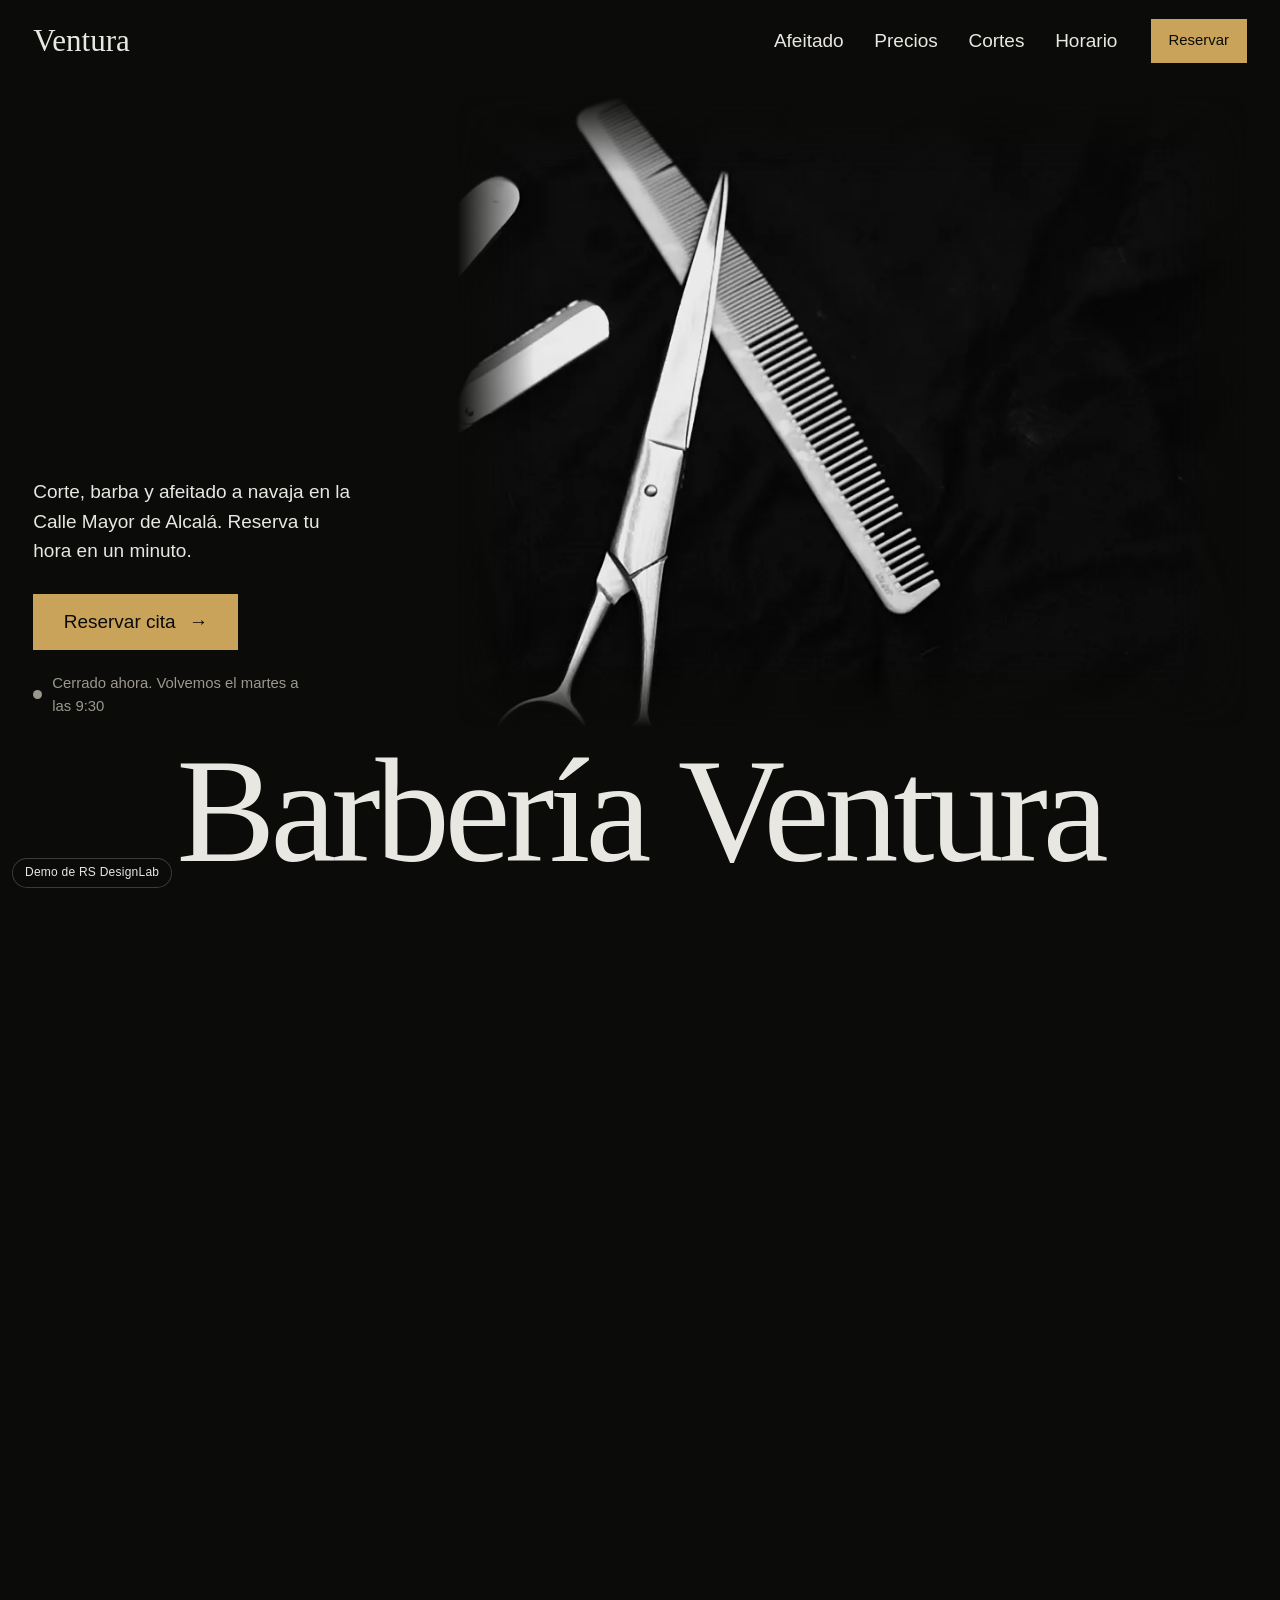
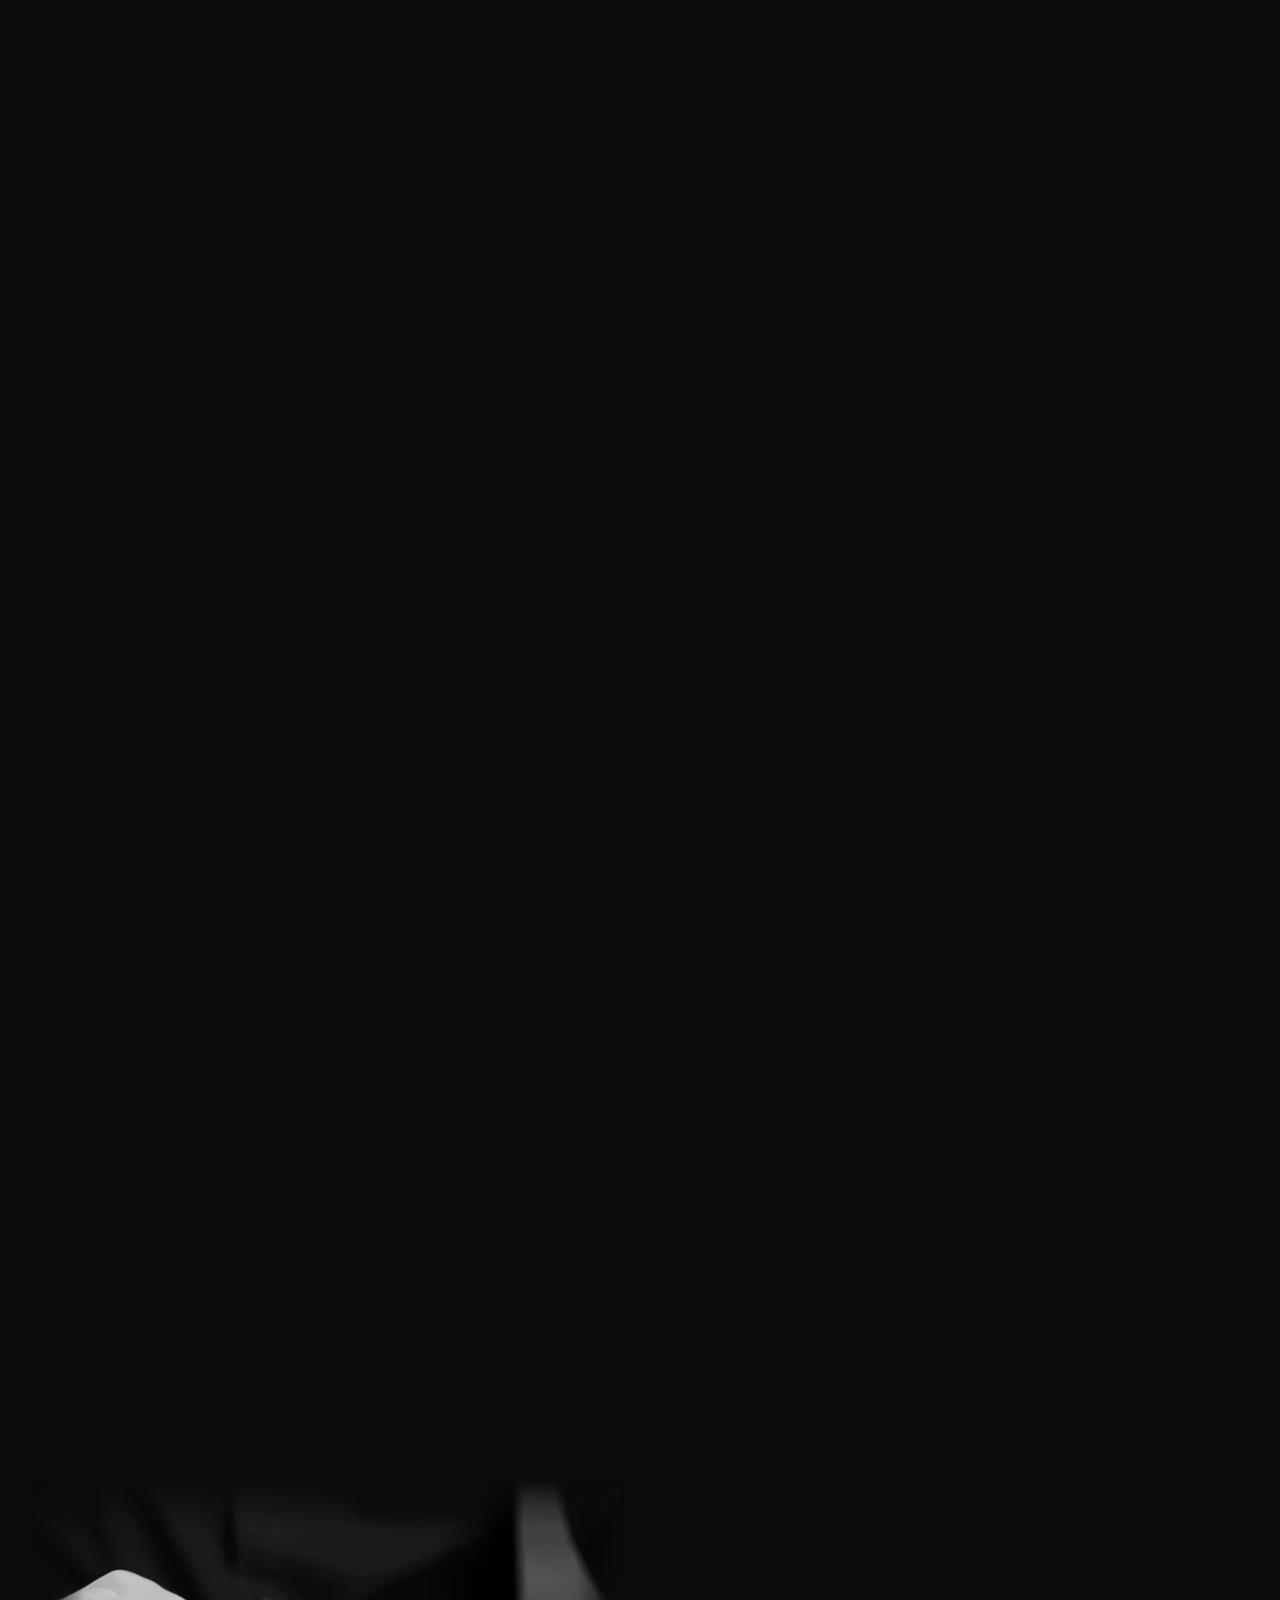
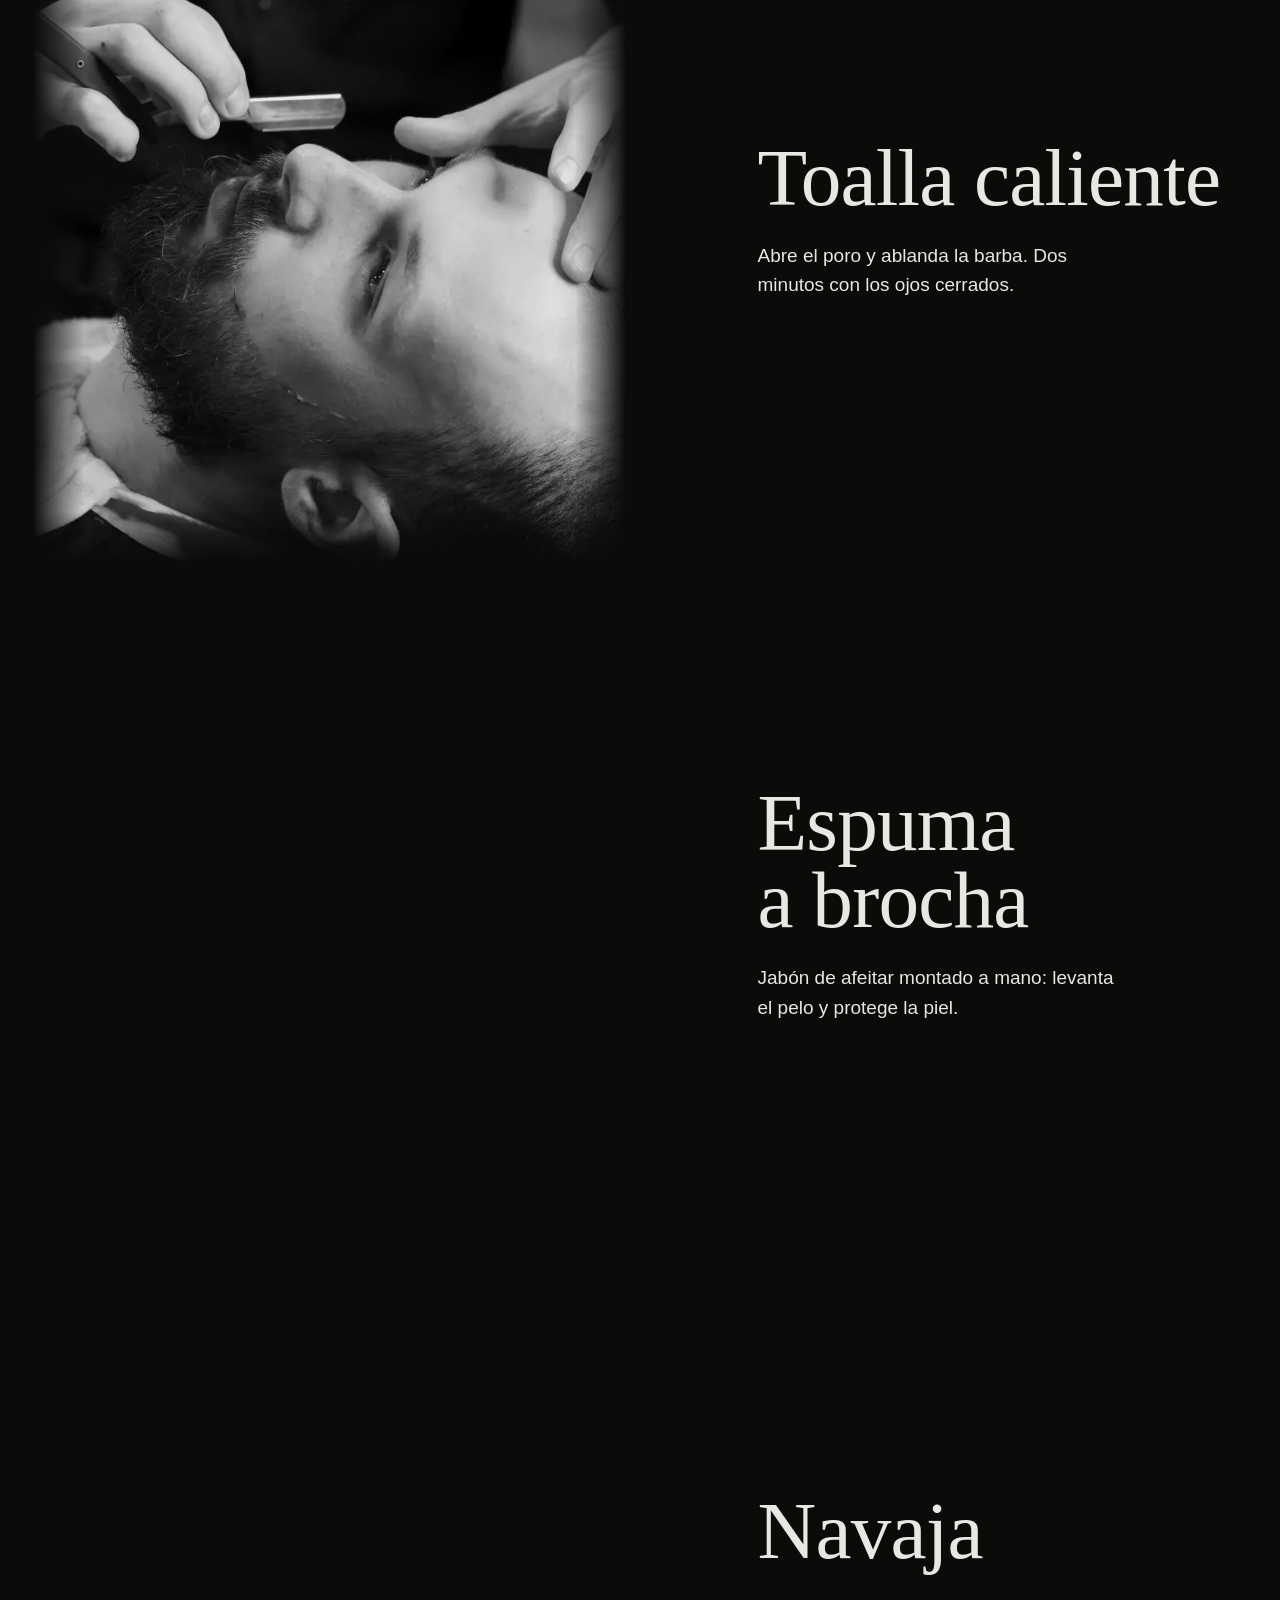
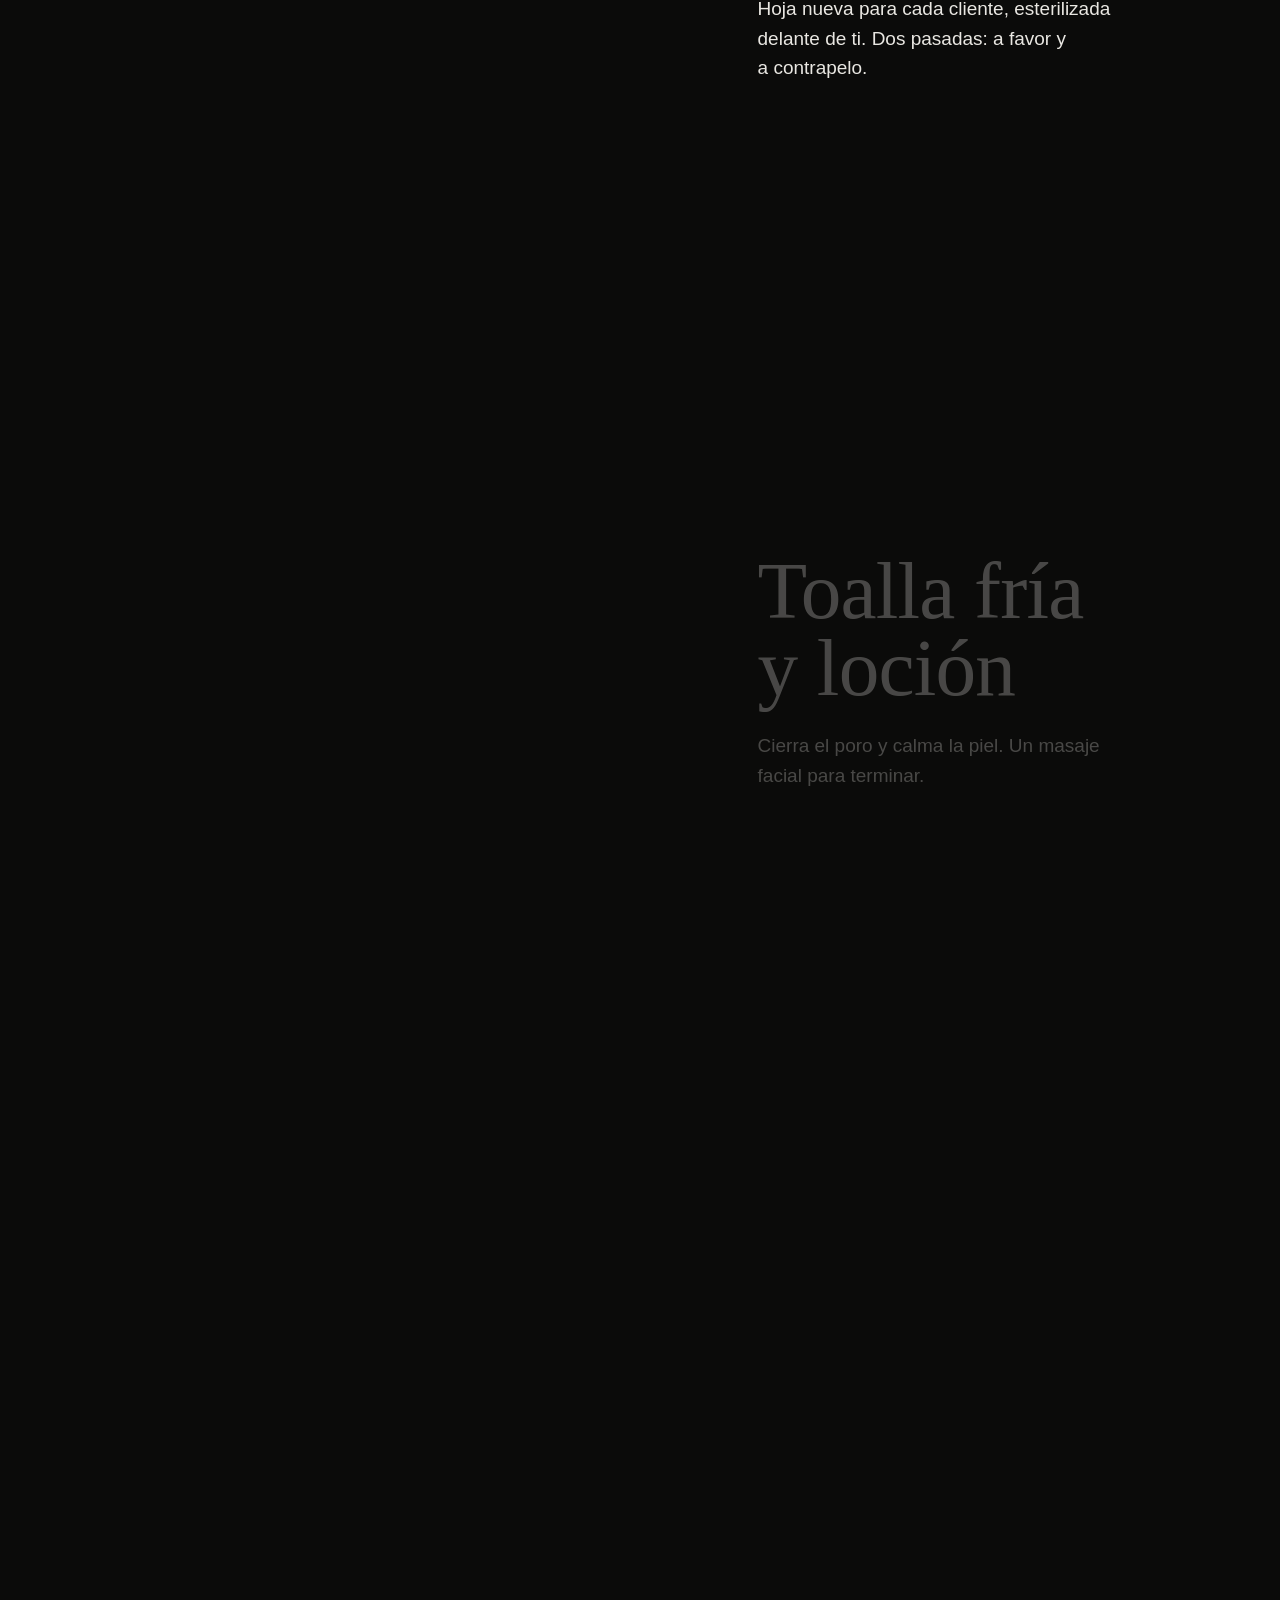
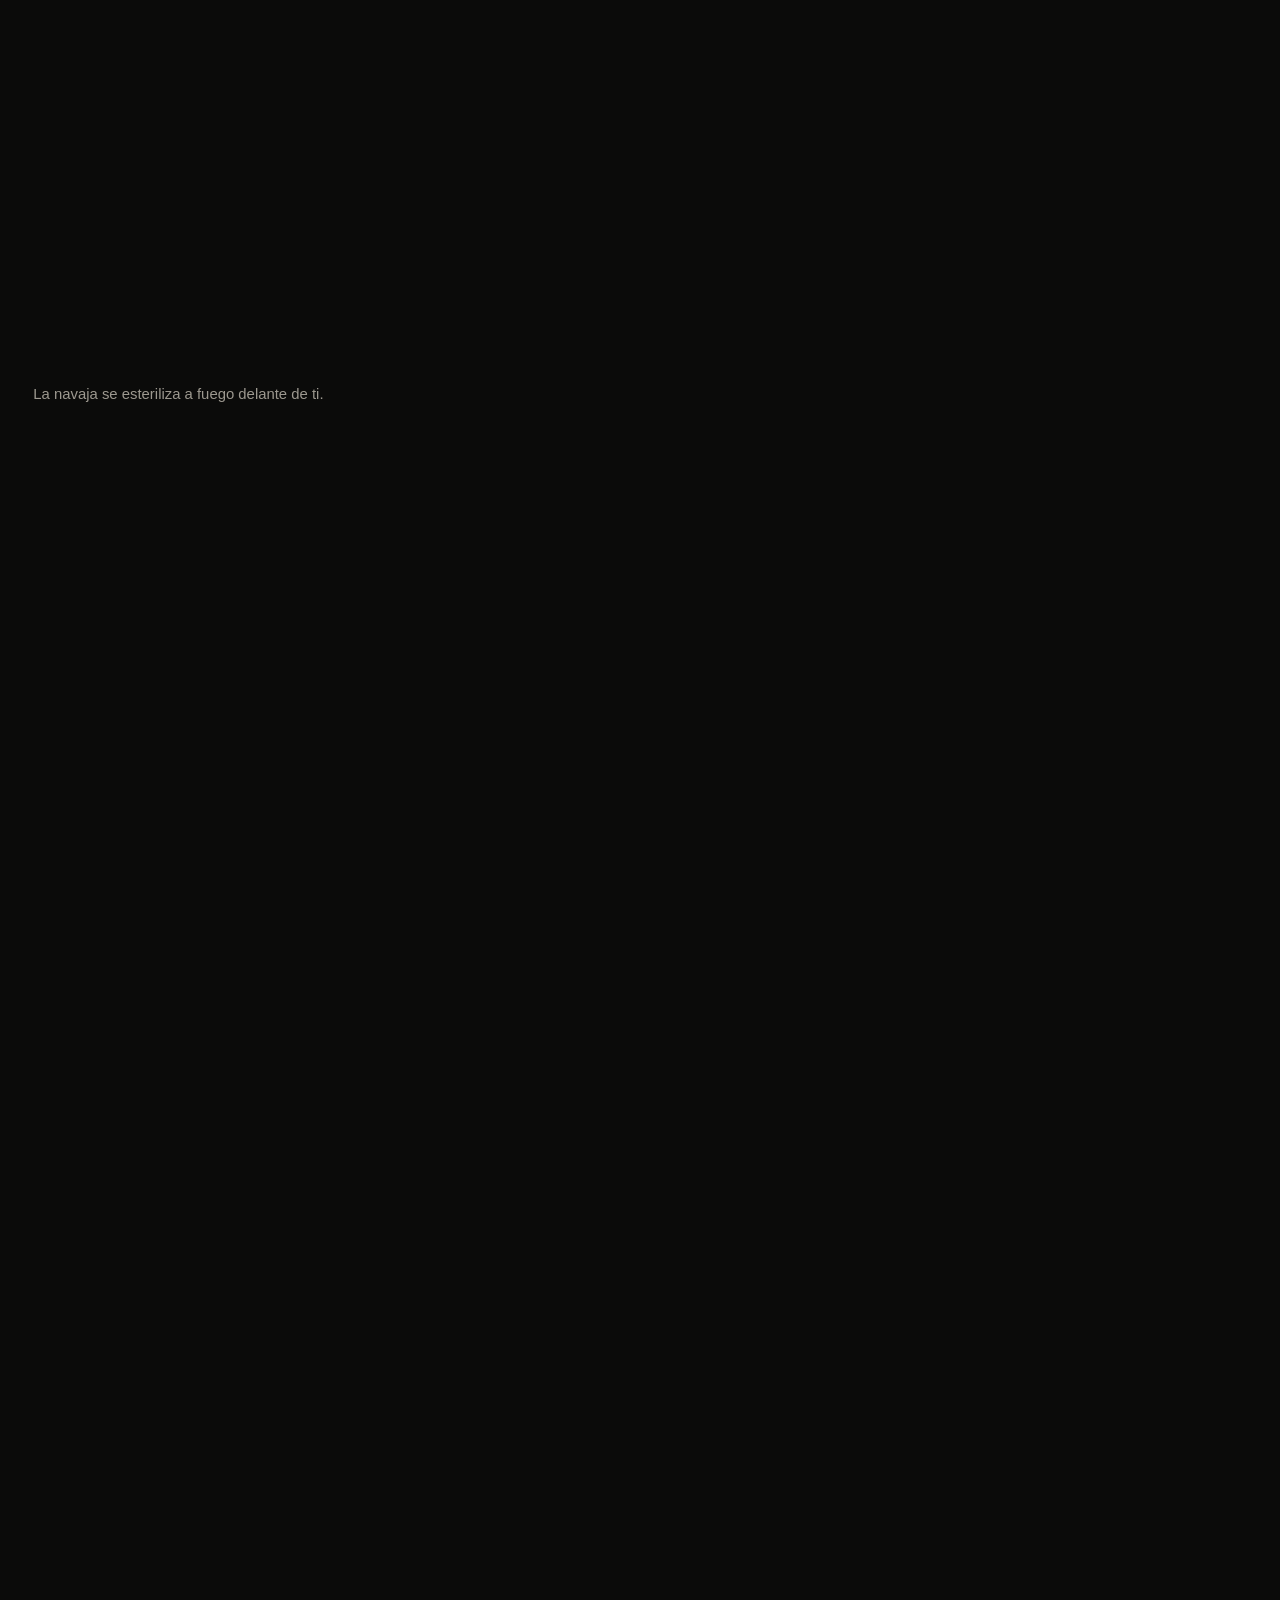
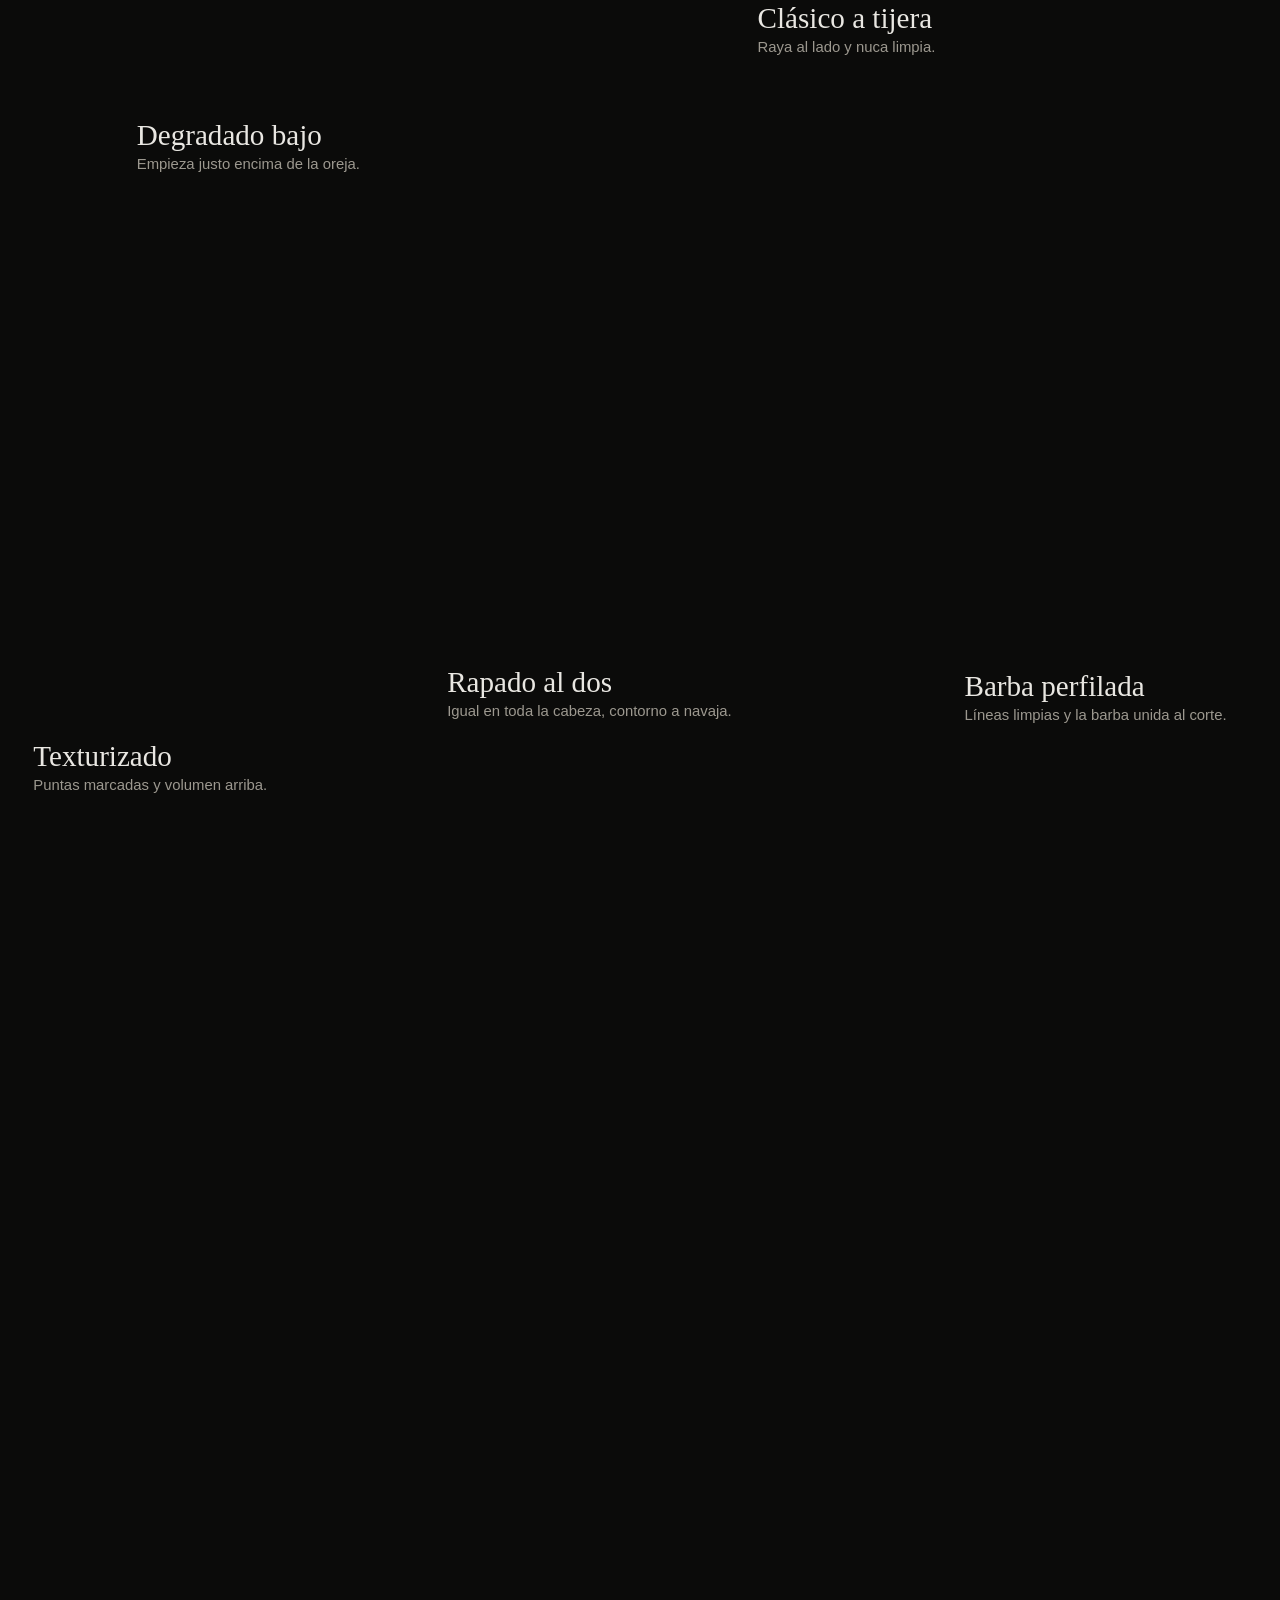
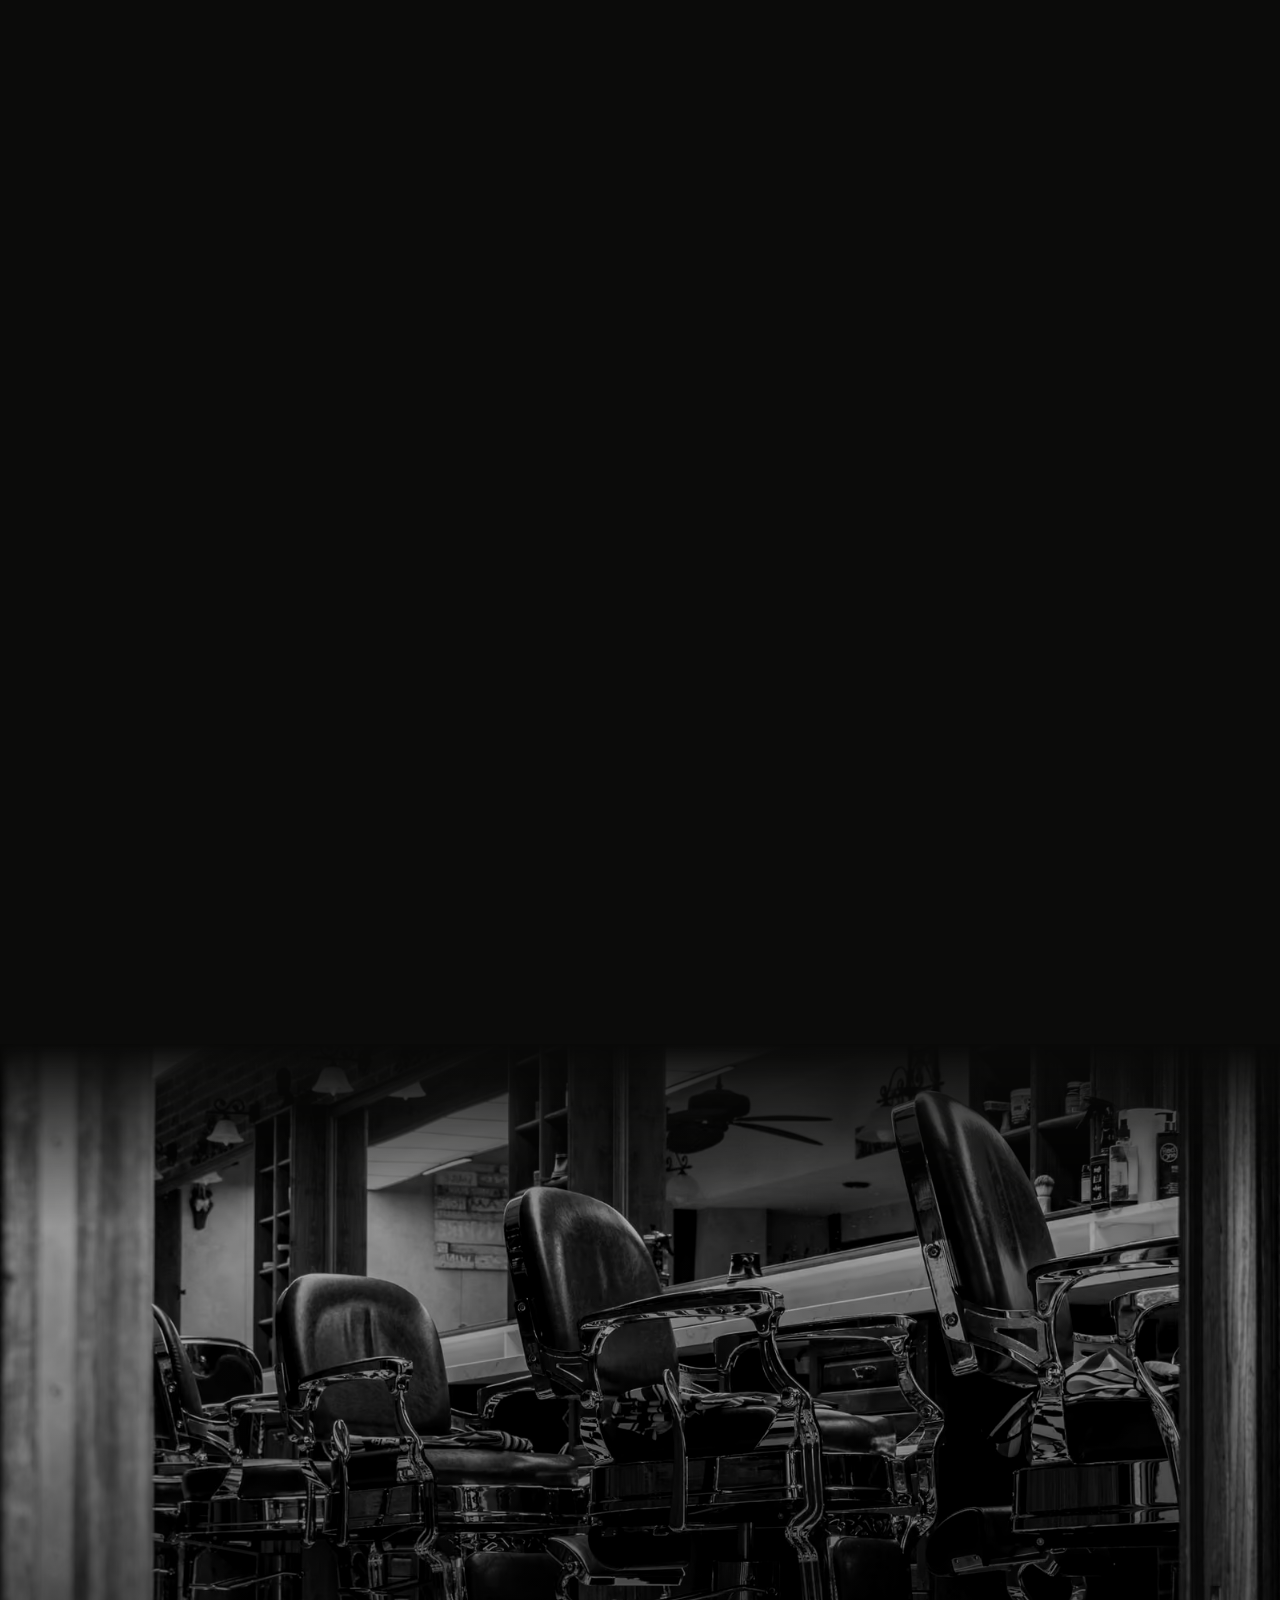
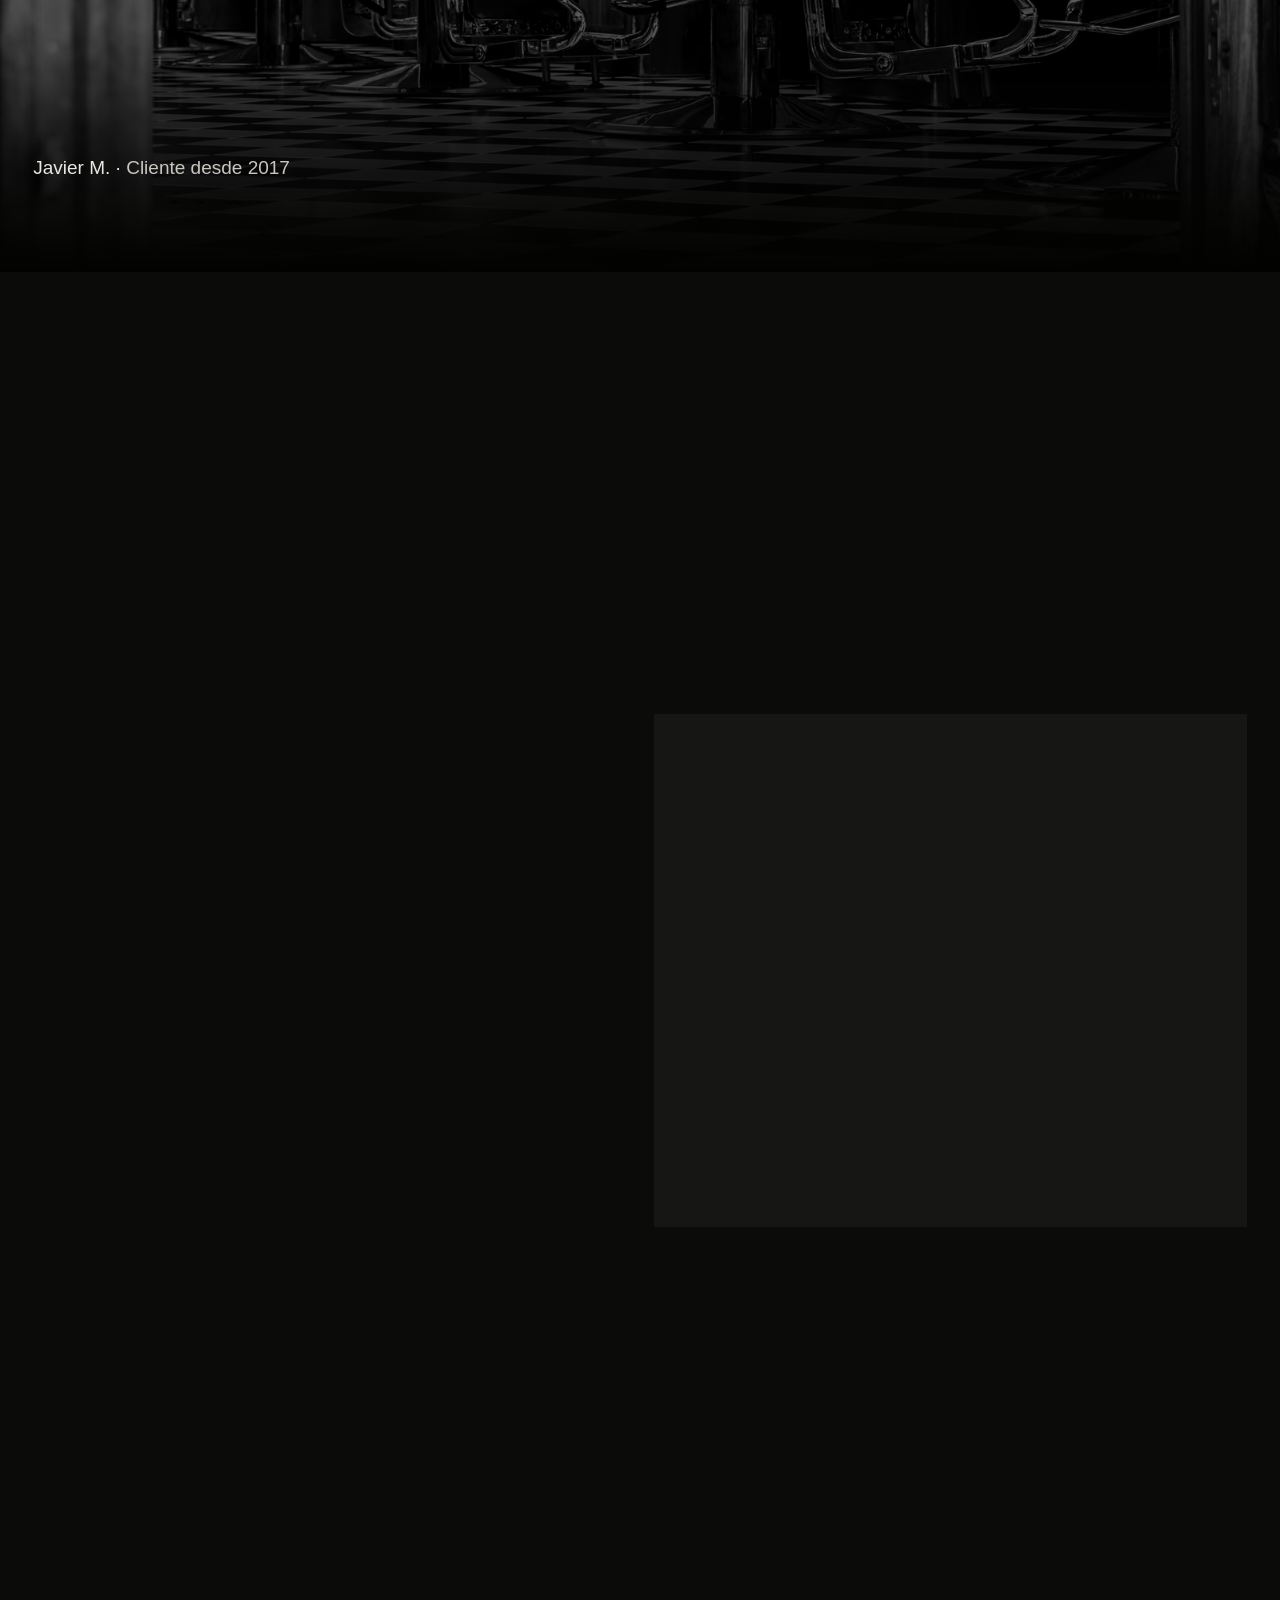
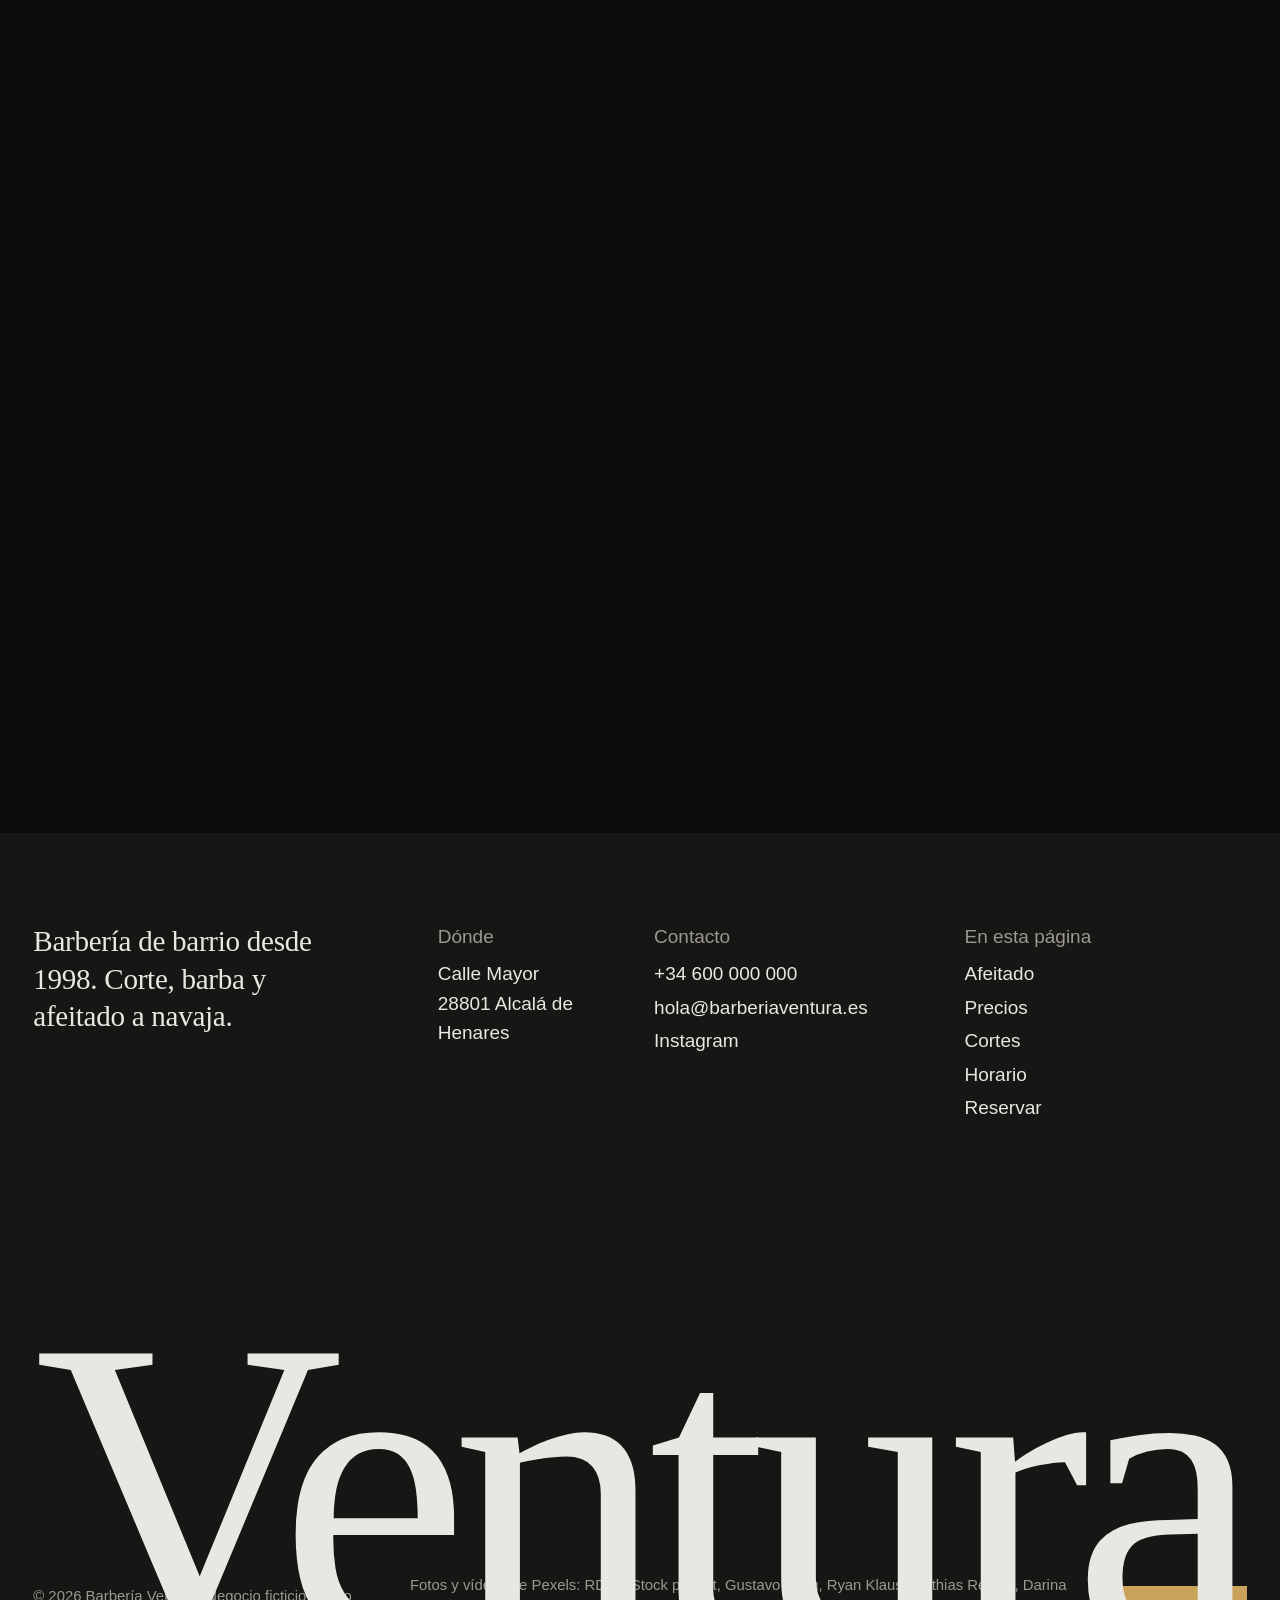
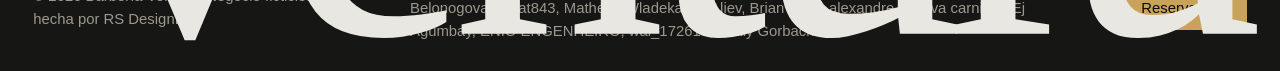
==== commit fb6dc61c: "Barbería: móvil más corto con carruseles y vídeo de portada nítido en bucle - Afeitado, cortes y equ" ====
--- a/barberia/index.html
+++ b/barberia/index.html
@@ -2,4 +2,7 @@
   --fondo:#0b0b0a;--superficie:#161614;--superficie-2:#201f1c;
   --tinta:#e9e7e2;--suave:#9c988f;--acento:#c9a35a;--tinta-acento:#0b0b0a;
   --f-titulos:'Gambarino', Georgia, serif;--f-texto:'General Sans', 'Segoe UI', sans-serif;
-}</style><link rel="stylesheet" href="/_astro/_negocio_.n79Gpa2R.css"></head><body><a class="saltar" href="#contenido">Saltar al contenido</a><header class="cabecera" data-cabecera><a class="cabecera__marca" href="#inicio" aria-label="Barbería Ventura, inicio">Ventura</a><nav aria-label="Principal"><ul><li><a href="#ritual">Afeitado</a></li><li><a href="#precios">Precios</a></li><li><a href="#trabajos">Cortes</a></li><li><a href="#horario">Horario</a></li></ul></nav><a class="boton boton--peq" href="#reserva">Reservar</a></header><main id="contenido" tabindex="-1"><section class="portada" id="inicio" aria-labelledby="po-titulo"><div class="po-escena" data-po-escena><div class="po-fijo"><div class="po-video" data-po-video><video class="bn" poster="/media/barberia/herramientas.webp" muted loop playsinline autoplay preload="auto" aria-label="Navaja, tijeras y peine de barbero sobre una tela negra" data-video><source src="/media/barberia/herramientas-movil.mp4" type="video/mp4" media="(max-width: 767px)"><source src="/media/barberia/herramientas.mp4" type="video/mp4"></video><div class="po-velo" data-po-velo></div><div class="po-telon" aria-hidden="true"></div></div><div class="po-ventana" data-po-ventana aria-hidden="true"></div><div class="po-texto" data-po-texto><p>Corte, barba y afeitado a navaja en la Calle Mayor de Alcalá. Reserva tu hora en un minuto.</p><a class="boton" href="#reserva" data-iman>Reservar cita <span class="flecha" aria-hidden="true">→</span></a><p class="estado"><span class="punto" aria-hidden="true"></span><span data-estado-texto>Abrimos de martes a sábado</span></p></div><h1 class="po-nombre" id="po-titulo" data-po-nombre><span>Barbería</span> <span>Ventura</span></h1><p class="po-cita entrada" data-po-cita>Navaja, tijera y peine. Lo de siempre, hecho con calma.</p><button class="po-pausa" type="button" data-pausa aria-pressed="false" aria-label="Pausar vídeos"><svg class="po-icono-pausa" viewBox="0 0 16 16" aria-hidden="true"><rect x="3" y="2" width="3.5" height="12"></rect><rect x="9.5" y="2" width="3.5" height="12"></rect></svg><svg class="po-icono-play" viewBox="0 0 16 16" aria-hidden="true"><path d="M4 2l10 6-10 6z"></path></svg></button></div></div></section><section class="presentacion seccion envoltura" id="casa"><div class="pr-texto" data-entra><h2>Desde 1998 en la Calle Mayor</h2><p class="entrada" data-pieza>Tres sillas, la radio baja y la navaja al fuego delante de ti. Aquí se viene a cortarse el pelo con calma y a salir como uno quiere.</p></div><figure class="pr-foto marco bn" data-revela data-velocidad="0.12"><picture><source srcset="/_astro/sillon.GHfIwT1d_Z1NRX0F.avif 480w, /_astro/sillon.GHfIwT1d_1wnuiN.avif 800w, /_astro/sillon.GHfIwT1d_Z6q3Hm.avif 1200w, /_astro/sillon.GHfIwT1d_Z27PqNF.avif 1800w" type="image/avif" sizes="(max-width: 767px) 70vw, 30vw"><source srcset="/_astro/sillon.GHfIwT1d_Z1eDfwA.webp 480w, /_astro/sillon.GHfIwT1d_ZSUYbo.webp 800w, /_astro/sillon.GHfIwT1d_ME7dy.webp 1200w, /_astro/sillon.GHfIwT1d_Z1dKfRK.webp 1800w" type="image/webp" sizes="(max-width: 767px) 70vw, 30vw"><img src="/_astro/sillon.GHfIwT1d_2dPNnv.jpg" srcset="/_astro/sillon.GHfIwT1d_ZyzVa4.jpg 480w, /_astro/sillon.GHfIwT1d_Zn2I0R.jpg 800w, /_astro/sillon.GHfIwT1d_1JCT71.jpg 1200w, /_astro/sillon.GHfIwT1d_ZgLsYi.jpg 1800w" alt="Sillón de barbero de cuero rojo bajo una lámpara" sizes="(max-width: 767px) 70vw, 30vw" loading="lazy" fetchpriority="auto" decoding="async" width="2200" height="3300"></picture></figure><p class="pr-nota suave" data-entra><span data-pieza>Abrimos de martes a sábado. Sin cita también, si hay un hueco libre.</span></p></section><section class="ritual seccion envoltura" id="ritual"><header class="ri-cab" data-entra><h2>El afeitado, paso a paso</h2><p class="entrada" data-pieza>Treinta y cinco minutos sin prisa. Así es un afeitado a navaja en Ventura.</p></header><div class="ri-cuerpo"><div class="ri-escena" aria-hidden="true"><div class="ri-marcos"><div class="ri-marco marco bn is-activo" data-ri-marco="0"><picture><source srcset="/_astro/ritual-toalla.CqXObb5I_1MhLlC.avif 480w, /_astro/ritual-toalla.CqXObb5I_81m2X.avif 800w, /_astro/ritual-toalla.CqXObb5I_1V3PTD.avif 1200w, /_astro/ritual-toalla.CqXObb5I_Z1qgouC.avif 1800w" type="image/avif" sizes="40vw"><source srcset="/_astro/ritual-toalla.CqXObb5I_Z3VV9Q.webp 480w, /_astro/ritual-toalla.CqXObb5I_Z1Idlsv.webp 800w, /_astro/ritual-toalla.CqXObb5I_jLjUb.webp 1200w, /_astro/ritual-toalla.CqXObb5I_Zwbd2v.webp 1800w" type="image/webp" sizes="40vw"><img src="/_astro/ritual-toalla.CqXObb5I_Z2e1ChG.jpg" srcset="/_astro/ritual-toalla.CqXObb5I_ZMWm7o.jpg 480w, /_astro/ritual-toalla.CqXObb5I_Z2sdLq3.jpg 800w, /_astro/ritual-toalla.CqXObb5I_Z2cDhxQ.jpg 1200w, /_astro/ritual-toalla.CqXObb5I_2lY3iq.jpg 1800w" alt sizes="40vw" loading="lazy" fetchpriority="auto" decoding="async" width="2200" height="1467"></picture></div><div class="ri-marco marco bn" data-ri-marco="1"><picture><source srcset="/_astro/ritual-brocha.BYwUj1ye_Z2njz5f.avif 480w, /_astro/ritual-brocha.BYwUj1ye_ZA6jh5.avif 800w, /_astro/ritual-brocha.BYwUj1ye_Z2c4dlk.avif 1200w, /_astro/ritual-brocha.BYwUj1ye_ZVhldc.avif 1800w" type="image/avif" sizes="40vw"><source srcset="/_astro/ritual-brocha.BYwUj1ye_PCQdd.webp 480w, /_astro/ritual-brocha.BYwUj1ye_Z2cnPgx.webp 800w, /_astro/ritual-brocha.BYwUj1ye_Z1hY1Sd.webp 1200w, /_astro/ritual-brocha.BYwUj1ye_Z2c9K5.webp 1800w" type="image/webp" sizes="40vw"><img src="/_astro/ritual-brocha.BYwUj1ye_2cwPu2.jpg" srcset="/_astro/ritual-brocha.BYwUj1ye_6CqfF.jpg 480w, /_astro/ritual-brocha.BYwUj1ye_lnG4m.jpg 800w, /_astro/ritual-brocha.BYwUj1ye_1AberI.jpg 1200w, /_astro/ritual-brocha.BYwUj1ye_Z2ee2e5.jpg 1800w" alt sizes="40vw" loading="lazy" fetchpriority="auto" decoding="async" width="2200" height="3300"></picture></div><div class="ri-marco marco bn" data-ri-marco="2"><video poster="/media/barberia/afeitado-navaja.webp" muted loop playsinline preload="none" aria-hidden="true" data-video><source src="/media/barberia/afeitado-navaja-movil.mp4" type="video/mp4" media="(max-width: 767px)"><source src="/media/barberia/afeitado-navaja.mp4" type="video/mp4"></video></div><div class="ri-marco marco bn" data-ri-marco="3"><picture><source srcset="/_astro/ritual-masaje.B3ebICb4_uBvi7.avif 480w, /_astro/ritual-masaje.B3ebICb4_Z19DT0x.avif 800w, /_astro/ritual-masaje.B3ebICb4_Z2rvi8z.avif 1200w, /_astro/ritual-masaje.B3ebICb4_ZIDoIT.avif 1800w" type="image/avif" sizes="40vw"><source srcset="/_astro/ritual-masaje.B3ebICb4_Z1lCcdm.webp 480w, /_astro/ritual-masaje.B3ebICb4_24iwhU.webp 800w, /_astro/ritual-masaje.B3ebICb4_11ojFT.webp 1200w, /_astro/ritual-masaje.B3ebICb4_aqLId.webp 1800w" type="image/webp" sizes="40vw"><img src="/_astro/ritual-masaje.B3ebICb4_Z1woCvX.jpg" srcset="/_astro/ritual-masaje.B3ebICb4_Z25CCaT.jpg 480w, /_astro/ritual-masaje.B3ebICb4_1ki6kn.jpg 800w, /_astro/ritual-masaje.B3ebICb4_Z1v1hM8.jpg 1200w, /_astro/ritual-masaje.B3ebICb4_Z21A5JM.jpg 1800w" alt sizes="40vw" loading="lazy" fetchpriority="auto" decoding="async" width="2200" height="1467"></picture></div></div></div><ol class="ri-pasos"><li class="ri-paso" data-ri-paso="0"><div class="ri-movil marco bn" data-revela><picture><source srcset="/_astro/ritual-toalla.CqXObb5I_1MhLlC.avif 480w, /_astro/ritual-toalla.CqXObb5I_81m2X.avif 800w, /_astro/ritual-toalla.CqXObb5I_1V3PTD.avif 1200w, /_astro/ritual-toalla.CqXObb5I_Z1qgouC.avif 1800w" type="image/avif" sizes="92vw"><source srcset="/_astro/ritual-toalla.CqXObb5I_Z3VV9Q.webp 480w, /_astro/ritual-toalla.CqXObb5I_Z1Idlsv.webp 800w, /_astro/ritual-toalla.CqXObb5I_jLjUb.webp 1200w, /_astro/ritual-toalla.CqXObb5I_Zwbd2v.webp 1800w" type="image/webp" sizes="92vw"><img src="/_astro/ritual-toalla.CqXObb5I_Z2e1ChG.jpg" srcset="/_astro/ritual-toalla.CqXObb5I_ZMWm7o.jpg 480w, /_astro/ritual-toalla.CqXObb5I_Z2sdLq3.jpg 800w, /_astro/ritual-toalla.CqXObb5I_Z2cDhxQ.jpg 1200w, /_astro/ritual-toalla.CqXObb5I_2lY3iq.jpg 1800w" alt="Barbero colocando una toalla caliente sobre la cara de un cliente" sizes="92vw" loading="lazy" fetchpriority="auto" decoding="async" width="2200" height="1467"></picture></div><h3>Toalla caliente</h3><p>Abre el poro y ablanda la barba. Dos minutos con los ojos cerrados.</p></li><li class="ri-paso" data-ri-paso="1"><div class="ri-movil marco bn" data-revela><picture><source srcset="/_astro/ritual-brocha.BYwUj1ye_Z2njz5f.avif 480w, /_astro/ritual-brocha.BYwUj1ye_ZA6jh5.avif 800w, /_astro/ritual-brocha.BYwUj1ye_Z2c4dlk.avif 1200w, /_astro/ritual-brocha.BYwUj1ye_ZVhldc.avif 1800w" type="image/avif" sizes="92vw"><source srcset="/_astro/ritual-brocha.BYwUj1ye_PCQdd.webp 480w, /_astro/ritual-brocha.BYwUj1ye_Z2cnPgx.webp 800w, /_astro/ritual-brocha.BYwUj1ye_Z1hY1Sd.webp 1200w, /_astro/ritual-brocha.BYwUj1ye_Z2c9K5.webp 1800w" type="image/webp" sizes="92vw"><img src="/_astro/ritual-brocha.BYwUj1ye_2cwPu2.jpg" srcset="/_astro/ritual-brocha.BYwUj1ye_6CqfF.jpg 480w, /_astro/ritual-brocha.BYwUj1ye_lnG4m.jpg 800w, /_astro/ritual-brocha.BYwUj1ye_1AberI.jpg 1200w, /_astro/ritual-brocha.BYwUj1ye_Z2ee2e5.jpg 1800w" alt="Brocha de afeitar y cuenco de jabón sobre fondo negro" sizes="92vw" loading="lazy" fetchpriority="auto" decoding="async" width="2200" height="3300"></picture></div><h3>Espuma a brocha</h3><p>Jabón de afeitar montado a mano: levanta el pelo y protege la piel.</p></li><li class="ri-paso" data-ri-paso="2"><div class="ri-movil marco bn" data-revela><video poster="/media/barberia/afeitado-navaja.webp" muted loop playsinline preload="none" aria-label="Barbero afeitando la barba de un cliente con navaja" data-video><source src="/media/barberia/afeitado-navaja-movil.mp4" type="video/mp4" media="(max-width: 767px)"><source src="/media/barberia/afeitado-navaja.mp4" type="video/mp4"></video></div><h3>Navaja</h3><p>Hoja nueva para cada cliente, esterilizada delante de ti. Dos pasadas: a favor y a contrapelo.</p></li><li class="ri-paso" data-ri-paso="3"><div class="ri-movil marco bn" data-revela><picture><source srcset="/_astro/ritual-masaje.B3ebICb4_uBvi7.avif 480w, /_astro/ritual-masaje.B3ebICb4_Z19DT0x.avif 800w, /_astro/ritual-masaje.B3ebICb4_Z2rvi8z.avif 1200w, /_astro/ritual-masaje.B3ebICb4_ZIDoIT.avif 1800w" type="image/avif" sizes="92vw"><source srcset="/_astro/ritual-masaje.B3ebICb4_Z1lCcdm.webp 480w, /_astro/ritual-masaje.B3ebICb4_24iwhU.webp 800w, /_astro/ritual-masaje.B3ebICb4_11ojFT.webp 1200w, /_astro/ritual-masaje.B3ebICb4_aqLId.webp 1800w" type="image/webp" sizes="92vw"><img src="/_astro/ritual-masaje.B3ebICb4_Z1woCvX.jpg" srcset="/_astro/ritual-masaje.B3ebICb4_Z25CCaT.jpg 480w, /_astro/ritual-masaje.B3ebICb4_1ki6kn.jpg 800w, /_astro/ritual-masaje.B3ebICb4_Z1v1hM8.jpg 1200w, /_astro/ritual-masaje.B3ebICb4_Z21A5JM.jpg 1800w" alt="Barbero dando un masaje facial a un cliente" sizes="92vw" loading="lazy" fetchpriority="auto" decoding="async" width="2200" height="1467"></picture></div><h3>Toalla fría y loción</h3><p>Cierra el poro y calma la piel. Un masaje facial para terminar.</p></li></ol></div><div class="ri-cierre" data-entra><p class="entrada" data-pieza>Afeitado a navaja · 35 min · 16 €</p><a class="boton" href="#reserva" data-elegir="Afeitado a navaja" data-iman data-pieza>Reservar un afeitado <span class="flecha" aria-hidden="true">→</span></a></div></section><section class="servicios seccion envoltura" id="precios"><figure class="sv-pieza"><div class="marco bn sv-video" data-revela><video poster="/media/barberia/navaja-llama.webp" muted loop playsinline preload="none" aria-label="Navaja de afeitar esterilizándose a fuego" data-video><source src="/media/barberia/navaja-llama-movil.mp4" type="video/mp4" media="(max-width: 767px)"><source src="/media/barberia/navaja-llama.mp4" type="video/mp4"></video></div><figcaption class="suave">La navaja se esteriliza a fuego delante de ti.</figcaption></figure><div class="sv-lista"><h2>Servicios y precios</h2><p class="sv-frase" data-entra><span data-pieza>Precios cerrados y a la vista. Todos los cortes incluyen lavado y peinado. Toca un servicio para reservarlo.</span></p><div class="sv-grupo" data-entra><h3 class="sv-cat" data-pieza>Cortes</h3><ul><li data-pieza><a class="sv-fila" href="#reserva" data-elegir="Corte clásico"><span class="sv-nombre">Corte clásico</span><span class="sv-min">30 min</span><span class="sv-precio">15 €</span><span class="sv-texto">Tijera y máquina, con la raya y el largo que pidas.</span></a></li><li data-pieza><a class="sv-fila" href="#reserva" data-elegir="Degradado"><span class="sv-nombre">Degradado</span><span class="sv-min">40 min</span><span class="sv-precio">17 €</span><span class="sv-texto">Bajo, medio o alto, repasado a navaja en la nuca y las patillas.</span></a></li><li data-pieza><a class="sv-fila" href="#reserva" data-elegir="Rapado"><span class="sv-nombre">Rapado</span><span class="sv-min">20 min</span><span class="sv-precio">10 €</span><span class="sv-texto">Al cero o al número que quieras, igual en toda la cabeza.</span></a></li><li data-pieza><a class="sv-fila" href="#reserva" data-elegir="Corte infantil"><span class="sv-nombre">Corte infantil</span><span class="sv-min">25 min</span><span class="sv-precio">12 €</span><span class="sv-texto">Hasta 12 años, con paciencia y sin prisas.</span></a></li></ul></div><div class="sv-grupo" data-entra><h3 class="sv-cat" data-pieza>Barba y afeitado</h3><ul><li data-pieza><a class="sv-fila" href="#reserva" data-elegir="Arreglo de barba"><span class="sv-nombre">Arreglo de barba</span><span class="sv-min">20 min</span><span class="sv-precio">10 €</span><span class="sv-texto">Recorte, perfilado a navaja y aceite para la barba.</span></a></li><li data-pieza><a class="sv-fila" href="#reserva" data-elegir="Afeitado a navaja"><span class="sv-nombre">Afeitado a navaja</span><span class="sv-min">35 min</span><span class="sv-precio">16 €</span><span class="sv-texto">Toalla caliente, espuma a brocha y dos pasadas de navaja.</span></a></li><li data-pieza><a class="sv-fila" href="#reserva" data-elegir="Corte y barba"><span class="sv-nombre">Corte y barba</span><span class="sv-min">50 min</span><span class="sv-precio">24 €</span><span class="sv-texto">El corte que quieras y la barba perfilada, en una sola cita.</span></a></li><li data-pieza><a class="sv-fila" href="#reserva" data-elegir="Ritual completo"><span class="sv-nombre">Ritual completo</span><span class="sv-min">70 min</span><span class="sv-precio">32 €</span><span class="sv-texto">Corte, afeitado a navaja, toalla caliente y masaje facial.</span></a></li></ul></div></div></section><section class="galeria seccion envoltura" id="trabajos"><header class="ga-cab"><h2>Cortes de la casa</h2><p class="entrada" data-entra><span data-pieza>Los cinco que más nos piden. Si traes una foto del que quieres, mejor.</span></p></header><figure class="ga-foto ga-1 color-al-pasar" data-velocidad="0.1"><div class="marco bn" data-revela><picture><source srcset="/_astro/corte-clasico.5o3-VwZI_1hOifK.avif 480w, /_astro/corte-clasico.5o3-VwZI_Z1v7t1V.avif 800w, /_astro/corte-clasico.5o3-VwZI_Z1YPCaP.avif 1200w, /_astro/corte-clasico.5o3-VwZI_15ntQQ.avif 1800w" type="image/avif" sizes="(max-width: 767px) 50vw, 36vw"><source srcset="/_astro/corte-clasico.5o3-VwZI_ZyppfI.webp 480w, /_astro/corte-clasico.5o3-VwZI_1WM8Mx.webp 800w, /_astro/corte-clasico.5o3-VwZI_Z15KqHI.webp 1200w, /_astro/corte-clasico.5o3-VwZI_1YsFjX.webp 1800w" type="image/webp" sizes="(max-width: 767px) 50vw, 36vw"><img src="/_astro/corte-clasico.5o3-VwZI_Z1TFk0h.jpg" srcset="/_astro/corte-clasico.5o3-VwZI_Z1ipPdg.jpg 480w, /_astro/corte-clasico.5o3-VwZI_ZyCsFu.jpg 800w, /_astro/corte-clasico.5o3-VwZI_1MoOCd.jpg 1200w, /_astro/corte-clasico.5o3-VwZI_Zcyc92.jpg 1800w" alt="Barbero cortando a tijera el pelo de un chico joven" sizes="(max-width: 767px) 50vw, 36vw" loading="lazy" fetchpriority="auto" decoding="async" width="1999" height="3553"></picture></div><figcaption><span class="ga-nombre">Clásico a tijera</span><span class="suave">Raya al lado y nuca limpia.</span></figcaption></figure><figure class="ga-foto ga-2 color-al-pasar" data-velocidad="-0.08"><div class="marco bn" data-revela><picture><source srcset="/_astro/corte-degradado.n2Ca19gK_S2W3G.avif 480w, /_astro/corte-degradado.n2Ca19gK_1brb7G.avif 800w, /_astro/corte-degradado.n2Ca19gK_ZwuWAm.avif 1200w, /_astro/corte-degradado.n2Ca19gK_Z2kFx4e.avif 1800w" type="image/avif" sizes="(max-width: 767px) 50vw, 36vw"><source srcset="/_astro/corte-degradado.n2Ca19gK_1M88vN.webp 480w, /_astro/corte-degradado.n2Ca19gK_Z1k6Qum.webp 800w, /_astro/corte-degradado.n2Ca19gK_Z2hO7DR.webp 1200w, /_astro/corte-degradado.n2Ca19gK_YcqGc.webp 1800w" type="image/webp" sizes="(max-width: 767px) 50vw, 36vw"><img src="/_astro/corte-degradado.n2Ca19gK_2vNgXS.jpg" srcset="/_astro/corte-degradado.n2Ca19gK_ZoSIWc.jpg 480w, /_astro/corte-degradado.n2Ca19gK_1JHYdI.jpg 800w, /_astro/corte-degradado.n2Ca19gK_1Cqy0Q.jpg 1200w, /_astro/corte-degradado.n2Ca19gK_ZaJ1s1.jpg 1800w" alt="Perfil de un hombre con degradado bajo recién hecho" sizes="(max-width: 767px) 50vw, 36vw" loading="lazy" fetchpriority="auto" decoding="async" width="2200" height="3300"></picture></div><figcaption><span class="ga-nombre">Degradado bajo</span><span class="suave">Empieza justo encima de la oreja.</span></figcaption></figure><figure class="ga-foto ga-3 color-al-pasar" data-velocidad="0.14"><div class="marco bn" data-revela><picture><source srcset="/_astro/corte-texturizado.gLxE8FYs_mTcRP.avif 480w, /_astro/corte-texturizado.gLxE8FYs_Zfu4xo.avif 800w, /_astro/corte-texturizado.gLxE8FYs_Z1679O9.avif 1200w, /_astro/corte-texturizado.gLxE8FYs_Z1CNSsa.avif 1800w" type="image/avif" sizes="(max-width: 767px) 50vw, 36vw"><source srcset="/_astro/corte-texturizado.gLxE8FYs_Z1noWaF.webp 480w, /_astro/corte-texturizado.gLxE8FYs_Z20NeAT.webp 800w, /_astro/corte-texturizado.gLxE8FYs_ikjon.webp 1200w, /_astro/corte-texturizado.gLxE8FYs_16xMQC.webp 1800w" type="image/webp" sizes="(max-width: 767px) 50vw, 36vw"><img src="/_astro/corte-texturizado.gLxE8FYs_1Poqdg.jpg" srcset="/_astro/corte-texturizado.gLxE8FYs_2wPIu3.jpg 480w, /_astro/corte-texturizado.gLxE8FYs_1Trr3O.jpg 800w, /_astro/corte-texturizado.gLxE8FYs_Z9sXxG.jpg 1200w, /_astro/corte-texturizado.gLxE8FYs_2e66No.jpg 1800w" alt="Nuca de un hombre con el pelo corto texturizado" sizes="(max-width: 767px) 50vw, 36vw" loading="lazy" fetchpriority="auto" decoding="async" width="2200" height="1760"></picture></div><figcaption><span class="ga-nombre">Texturizado</span><span class="suave">Puntas marcadas y volumen arriba.</span></figcaption></figure><figure class="ga-foto ga-4 color-al-pasar" data-velocidad="-0.06"><div class="marco bn" data-revela><picture><source srcset="/_astro/corte-rapado.ncxeIBDy_ZqtKbX.avif 480w, /_astro/corte-rapado.ncxeIBDy_t2e4M.avif 800w, /_astro/corte-rapado.ncxeIBDy_1cDASW.avif 1200w, /_astro/corte-rapado.ncxeIBDy_1r51rT.avif 1800w" type="image/avif" sizes="(max-width: 767px) 50vw, 36vw"><source srcset="/_astro/corte-rapado.ncxeIBDy_9RXMy.webp 480w, /_astro/corte-rapado.ncxeIBDy_Z1nctqG.webp 800w, /_astro/corte-rapado.ncxeIBDy_ZoCU5v.webp 1200w, /_astro/corte-rapado.ncxeIBDy_Zacuwy.webp 1800w" type="image/webp" sizes="(max-width: 767px) 50vw, 36vw"><img src="/_astro/corte-rapado.ncxeIBDy_Z2e5Ci6.jpg" srcset="/_astro/corte-rapado.ncxeIBDy_Z1ODhfW.jpg 480w, /_astro/corte-rapado.ncxeIBDy_Z27cToe.jpg 800w, /_astro/corte-rapado.ncxeIBDy_298Bfo.jpg 1200w, /_astro/corte-rapado.ncxeIBDy_2nz1Nl.jpg 1800w" alt="Nuca de un hombre con el pelo rapado muy corto" sizes="(max-width: 767px) 50vw, 36vw" loading="lazy" fetchpriority="auto" decoding="async" width="2200" height="3300"></picture></div><figcaption><span class="ga-nombre">Rapado al dos</span><span class="suave">Igual en toda la cabeza, contorno a navaja.</span></figcaption></figure><figure class="ga-foto ga-5 color-al-pasar" data-velocidad="0.08"><div class="marco bn" data-revela><picture><source srcset="/_astro/corte-barba.C93gr2SV_Z2h2YT7.avif 480w, /_astro/corte-barba.C93gr2SV_Z1s1Bxz.avif 800w, /_astro/corte-barba.C93gr2SV_Z2fcllU.avif 1200w, /_astro/corte-barba.C93gr2SV_Z2sz2Kb.avif 1800w" type="image/avif" sizes="(max-width: 767px) 50vw, 36vw"><source srcset="/_astro/corte-barba.C93gr2SV_ZVOhO7.webp 480w, /_astro/corte-barba.C93gr2SV_Z7MTsz.webp 800w, /_astro/corte-barba.C93gr2SV_Z1DOBmo.webp 1200w, /_astro/corte-barba.C93gr2SV_Knnxh.webp 1800w" type="image/webp" sizes="(max-width: 767px) 50vw, 36vw"><img src="/_astro/corte-barba.C93gr2SV_1xsLEM.jpg" srcset="/_astro/corte-barba.C93gr2SV_CjtKy.jpg 480w, /_astro/corte-barba.C93gr2SV_1rkR76.jpg 800w, /_astro/corte-barba.C93gr2SV_1qPgo2.jpg 1200w, /_astro/corte-barba.C93gr2SV_1mWzJ.jpg 1800w" alt="Barbero perfilando la barba de un cliente" sizes="(max-width: 767px) 50vw, 36vw" loading="lazy" fetchpriority="auto" decoding="async" width="2200" height="1467"></picture></div><figcaption><span class="ga-nombre">Barba perfilada</span><span class="suave">Líneas limpias y la barba unida al corte.</span></figcaption></figure></section><section class="equipo seccion envoltura" id="equipo"><h2>Tres sillas, tres barberos</h2><ul class="eq-lista"><li class="eq-persona color-al-pasar" data-entra><div class="eq-foto marco bn" data-revela><picture><source srcset="/_astro/barbero-manuel.Cdcx1Wun_1VVwVq.avif 480w, /_astro/barbero-manuel.Cdcx1Wun_1BAo8q.avif 800w, /_astro/barbero-manuel.Cdcx1Wun_xH8u4.avif 1200w, /_astro/barbero-manuel.Cdcx1Wun_1WoDIB.avif 1800w" type="image/avif" sizes="(max-width: 767px) 40vw, 18vw"><source srcset="/_astro/barbero-manuel.Cdcx1Wun_kE0VX.webp 480w, /_astro/barbero-manuel.Cdcx1Wun_iR8X.webp 800w, /_astro/barbero-manuel.Cdcx1Wun_Z1WPT7Y.webp 1200w, /_astro/barbero-manuel.Cdcx1Wun_Zy9nSr.webp 1800w" type="image/webp" sizes="(max-width: 767px) 40vw, 18vw"><img src="/_astro/barbero-manuel.Cdcx1Wun_Z1GGvwN.jpg" srcset="/_astro/barbero-manuel.Cdcx1Wun_Z2bKAw4.jpg 480w, /_astro/barbero-manuel.Cdcx1Wun_Z2w6Jk4.jpg 800w, /_astro/barbero-manuel.Cdcx1Wun_16XVA6.jpg 1200w, /_astro/barbero-manuel.Cdcx1Wun_2vFrOD.jpg 1800w" alt="Retrato de Manuel, barbero con barba, sonriendo" sizes="(max-width: 767px) 40vw, 18vw" loading="lazy" fetchpriority="auto" decoding="async" width="2200" height="2504"></picture></div><h3 data-pieza>Manuel Ventura</h3><p data-pieza>Abrió la barbería en 1998. Clásicos a tijera y afeitado a navaja: lo que no aprendió aquí, no existe.</p><a class="enlace" href="#reserva" data-barbero="Manuel" data-pieza>Reservar con Manuel</a></li><li class="eq-persona color-al-pasar" data-entra><div class="eq-foto marco bn" data-revela><picture><source srcset="/_astro/barbero-alex.DThzNyB7_15jAC5.avif 480w, /_astro/barbero-alex.DThzNyB7_1YPzSP.avif 800w, /_astro/barbero-alex.DThzNyB7_Z2tfJPR.avif 1200w, /_astro/barbero-alex.DThzNyB7_Z2eOkhU.avif 1800w" type="image/avif" sizes="(max-width: 767px) 40vw, 18vw"><source srcset="/_astro/barbero-alex.DThzNyB7_1FGkBB.webp 480w, /_astro/barbero-alex.DThzNyB7_8ARnm.webp 800w, /_astro/barbero-alex.DThzNyB7_YDQXB.webp 1200w, /_astro/barbero-alex.DThzNyB7_1e5hwy.webp 1800w" type="image/webp" sizes="(max-width: 767px) 40vw, 18vw"><img src="/_astro/barbero-alex.DThzNyB7_ZOMPdY.jpg" srcset="/_astro/barbero-alex.DThzNyB7_ZiOUqT.jpg 480w, /_astro/barbero-alex.DThzNyB7_ZAoxzb.jpg 800w, /_astro/barbero-alex.DThzNyB7_Z1wKJuq.jpg 1200w, /_astro/barbero-alex.DThzNyB7_Z1ikjVt.jpg 1800w" alt="Retrato de Álex, barbero con delantal negro" sizes="(max-width: 767px) 40vw, 18vw" loading="lazy" fetchpriority="auto" decoding="async" width="2200" height="3300"></picture></div><h3 data-pieza>Álex Ruiz</h3><p data-pieza>Degradados y diseños a máquina. Es el que más fotos guarda en el móvil para enseñarte ideas.</p><a class="enlace" href="#reserva" data-barbero="Álex" data-pieza>Reservar con Álex</a></li><li class="eq-persona color-al-pasar" data-entra><div class="eq-foto marco bn" data-revela><picture><source srcset="/_astro/barbero-sergio.DtAI4bMy_2nS5iP.avif 480w, /_astro/barbero-sergio.DtAI4bMy_WnRF6.avif 800w, /_astro/barbero-sergio.DtAI4bMy_hOnr3.avif 1200w, /_astro/barbero-sergio.DtAI4bMy_Z2lRJgL.avif 1800w" type="image/avif" sizes="(max-width: 767px) 40vw, 18vw"><source srcset="/_astro/barbero-sergio.DtAI4bMy_LAyjn.webp 480w, /_astro/barbero-sergio.DtAI4bMy_1Qt48d.webp 800w, /_astro/barbero-sergio.DtAI4bMy_Z2dIEb0.webp 1200w, /_astro/barbero-sergio.DtAI4bMy_cKlU7.webp 1800w" type="image/webp" sizes="(max-width: 767px) 40vw, 18vw"><img src="/_astro/barbero-sergio.DtAI4bMy_Z1nusAF.jpg" srcset="/_astro/barbero-sergio.DtAI4bMy_Z1JO39E.jpg 480w, /_astro/barbero-sergio.DtAI4bMy_ZkxNkM.jpg 800w, /_astro/barbero-sergio.DtAI4bMy_Q6bx5.jpg 1200w, /_astro/barbero-sergio.DtAI4bMy_Z1MAVaJ.jpg 1800w" alt="Retrato de Sergio, barbero con una navaja en la mano" sizes="(max-width: 767px) 40vw, 18vw" loading="lazy" fetchpriority="auto" decoding="async" width="2200" height="3300"></picture></div><h3 data-pieza>Sergio Gómez</h3><p data-pieza>Barbas, perfilados y cortes infantiles. Tiene la mano más tranquila de la casa.</p><a class="enlace" href="#reserva" data-barbero="Sergio" data-pieza>Reservar con Sergio</a></li></ul></section><section class="opiniones seccion" id="opiniones"><h2 class="envoltura">Lo que dicen al salir</h2><div class="op-escena"><div class="op-fondo bn" data-op-fondo><picture><source srcset="/_astro/local.B8gljY9X_ZIt1CW.avif 800w, /_astro/local.B8gljY9X_gOGHB.avif 1200w, /_astro/local.B8gljY9X_Z8agpC.avif 1800w, /_astro/local.B8gljY9X_1R4a0T.avif 2200w" type="image/avif" sizes="100vw"><source srcset="/_astro/local.B8gljY9X_Z2loAwt.webp 800w, /_astro/local.B8gljY9X_Q4pbG.webp 1200w, /_astro/local.B8gljY9X_2vHnT7.webp 1800w, /_astro/local.B8gljY9X_Zyfjti.webp 2200w" type="image/webp" sizes="100vw"><img src="/_astro/local.B8gljY9X_Z2m3iL.jpg" srcset="/_astro/local.B8gljY9X_1h3N3G.jpg 800w, /_astro/local.B8gljY9X_1w7Iyd.jpg 1200w, /_astro/local.B8gljY9X_Z22AtJi.jpg 1800w, /_astro/local.B8gljY9X_Z2m3iL.jpg 2200w" alt="Interior de una barbería clásica con sillones de cuero" sizes="100vw" loading="lazy" fetchpriority="auto" decoding="async" width="2200" height="1467"></picture></div><div class="op-sombra" aria-hidden="true"></div><figure class="op-principal envoltura"><blockquote><p class="op-cita" data-cita>«Ocho años viniendo y nunca he tenido que explicar dos veces lo que quiero.»</p></blockquote><figcaption>Javier M. · <span class="claro">Cliente desde 2017</span></figcaption></figure></div><div class="op-pie envoltura" data-entra><p class="op-nota" data-pieza><span class="op-num">4,9</span><span>de 5 en Google<br><span class="suave">212 opiniones</span></span></p><figure class="op-otra" data-pieza><blockquote><p>«El afeitado con toalla caliente es otra cosa. Salí como nuevo.»</p></blockquote><figcaption class="suave">Óscar L. · Afeitado a navaja</figcaption></figure><figure class="op-otra" data-pieza><blockquote><p>«Reservé por WhatsApp a las once y a las doce ya estaba sentado. Álex clavó el degradado.»</p></blockquote><figcaption class="suave">Daniel R. · Degradado</figcaption></figure></div></section><section class="reserva seccion envoltura" id="reserva"><div class="rs-izq"><h2>Reserva en un minuto</h2><div data-entra><p data-pieza>Elige servicio, barbero, día y hora. Te contestamos por WhatsApp para confirmarla.</p><p class="rs-tel" data-pieza>¿Prefieres llamar? <a class="enlace" href="tel:+34600000000">+34 600 000 000</a></p></div><div class="rs-foto marco bn" data-revela><picture><source srcset="/_astro/bandeja-bn.Dn2bmI1e_BFVvo.avif 480w, /_astro/bandeja-bn.Dn2bmI1e_10hgOi.avif 800w, /_astro/bandeja-bn.Dn2bmI1e_Z1xEEgY.avif 1200w, /_astro/bandeja-bn.Dn2bmI1e_1JXMAG.avif 1800w" type="image/avif" sizes="(max-width: 899px) 92vw, 36vw"><source srcset="/_astro/bandeja-bn.Dn2bmI1e_Z18KwLa.webp 480w, /_astro/bandeja-bn.Dn2bmI1e_ZKacsg.webp 800w, /_astro/bandeja-bn.Dn2bmI1e_ZdqWbY.webp 1200w, /_astro/bandeja-bn.Dn2bmI1e_2llwAd.webp 1800w" type="image/webp" sizes="(max-width: 899px) 92vw, 36vw"><img src="/_astro/bandeja-bn.Dn2bmI1e_Z5oNJh.jpg" srcset="/_astro/bandeja-bn.Dn2bmI1e_21s5DG.jpg 480w, /_astro/bandeja-bn.Dn2bmI1e_2p3pWA.jpg 800w, /_astro/bandeja-bn.Dn2bmI1e_1lGOnG.jpg 1200w, /_astro/bandeja-bn.Dn2bmI1e_lOgwH.jpg 1800w" alt="Mano de barbero dejando una maquinilla en la bandeja de herramientas" sizes="(max-width: 899px) 92vw, 36vw" loading="lazy" fetchpriority="auto" decoding="async" width="2200" height="1467"></picture></div></div><form class="rs-form" data-reserva novalidate data-entra><label class="cf" data-pieza><span>Servicio</span><select name="servicio" required data-falta="el servicio"><option value="">Elige servicio</option><option value="Corte clásico" data-nombre="corte clásico" data-precio="15" data-minutos="30">Corte clásico, 15 €</option><option value="Degradado" data-nombre="degradado" data-precio="17" data-minutos="40">Degradado, 17 €</option><option value="Rapado" data-nombre="rapado" data-precio="10" data-minutos="20">Rapado, 10 €</option><option value="Corte infantil" data-nombre="corte infantil" data-precio="12" data-minutos="25">Corte infantil, 12 €</option><option value="Arreglo de barba" data-nombre="arreglo de barba" data-precio="10" data-minutos="20">Arreglo de barba, 10 €</option><option value="Afeitado a navaja" data-nombre="afeitado a navaja" data-precio="16" data-minutos="35">Afeitado a navaja, 16 €</option><option value="Corte y barba" data-nombre="corte y barba" data-precio="24" data-minutos="50">Corte y barba, 24 €</option><option value="Ritual completo" data-nombre="ritual completo" data-precio="32" data-minutos="70">Ritual completo, 32 €</option></select></label><label class="cf" data-pieza><span>Barbero</span><select name="barbero"><option value="">Me da igual</option><option value="Manuel">Manuel Ventura</option><option value="Álex">Álex Ruiz</option><option value="Sergio">Sergio Gómez</option></select></label><div class="rs-par" data-pieza><label class="cf"><span>Día</span><select name="dia" required data-falta="el día"><option value="">Elige día</option></select></label><label class="cf"><span>Hora</span><select name="hora" required data-falta="la hora"><option value="">Elige hora</option></select></label></div><label class="cf" data-pieza><span>Tu nombre</span><input name="nombre" required data-falta="tu nombre" autocomplete="given-name" placeholder="Por ejemplo, Javier"></label><p class="rs-error" data-error role="alert"></p><button class="boton rs-enviar" type="submit" data-pieza>Enviar por WhatsApp <span class="flecha" aria-hidden="true">→</span></button><noscript><p>Sin JavaScript no podemos preparar el mensaje. <a class="enlace" href="https://wa.me/34600000000">Escríbenos por WhatsApp</a>.</p></noscript></form><dialog class="aviso" data-aviso aria-labelledby="aviso-titulo"><h3 id="aviso-titulo">Así llega tu reserva</h3><p>Esto es una demo. En la web de verdad se abriría WhatsApp con este mensaje, listo para enviar:</p><blockquote data-aviso-mensaje></blockquote><form method="dialog"><button class="boton">Entendido</button></form></dialog></section><section class="horario seccion envoltura" id="horario"><div class="ho-izq"><h2>Horario y cómo llegar</h2><div data-entra><p class="estado ho-estado entrada" data-pieza><span class="punto" aria-hidden="true"></span><span data-estado-texto>Abrimos de martes a sábado</span></p><table class="ho-tabla" data-pieza><caption class="sr">Horario de la semana</caption><tbody><tr data-dia="lunes" class="is-cerrado"><th scope="row">Lunes</th><td>Cerrado</td></tr><tr data-dia="martes"><th scope="row">Martes</th><td>9:30–14:00 y 16:30–20:30</td></tr><tr data-dia="miercoles"><th scope="row">Miércoles</th><td>9:30–14:00 y 16:30–20:30</td></tr><tr data-dia="jueves"><th scope="row">Jueves</th><td>9:30–14:00 y 16:30–20:30</td></tr><tr data-dia="viernes"><th scope="row">Viernes</th><td>9:30–20:30</td></tr><tr data-dia="sabado"><th scope="row">Sábado</th><td>9:00–14:00</td></tr><tr data-dia="domingo" class="is-cerrado"><th scope="row">Domingo</th><td>Cerrado</td></tr></tbody></table></div></div><div class="ho-der" data-entra><div class="ho-mapa" data-revela><iframe title="Mapa: Barbería Ventura, Calle Mayor, 28801 Alcalá de Henares, Madrid" src="https://www.google.com/maps?q=Calle%20Mayor%2C%2028801%20Alcal%C3%A1%20de%20Henares%2C%20Madrid&amp;output=embed" loading="lazy" referrerpolicy="no-referrer-when-downgrade" allowfullscreen></iframe></div><address class="entrada" data-pieza>Calle Mayor<br>28801 Alcalá de Henares</address><p data-pieza>En la Calle Mayor, a dos minutos de la Plaza de Cervantes. Aparcamiento público en la Plaza de San Lucas.</p><div class="ho-acciones" data-pieza><a class="boton" href="https://www.google.com/maps/dir/?api=1&amp;destination=Calle%20Mayor%2C%2028801%20Alcal%C3%A1%20de%20Henares%2C%20Madrid" target="_blank" rel="noopener" data-iman>Cómo llegar <span class="flecha" aria-hidden="true">→</span><span class="sr"> (se abre en otra pestaña)</span></a><a class="enlace" href="tel:+34600000000">Llamar al +34 600 000 000</a></div></div></section></main><footer class="pie"><div class="pie__cols envoltura"><p class="pie__frase entrada">Barbería de barrio desde 1998. Corte, barba y afeitado a navaja.</p><div><h2 class="pie__h">Dónde</h2><address>Calle Mayor<br>28801 Alcalá de Henares</address></div><div><h2 class="pie__h">Contacto</h2><ul><li><a href="tel:+34600000000">+34 600 000 000</a></li><li><a href="mailto:hola@barberiaventura.es">hola@barberiaventura.es</a></li><li><a href="https://www.instagram.com/" target="_blank" rel="noopener">Instagram<span class="sr"> (se abre en otra pestaña)</span></a></li></ul></div><div><h2 class="pie__h">En esta página</h2><ul><li><a href="#ritual">Afeitado</a></li><li><a href="#precios">Precios</a></li><li><a href="#trabajos">Cortes</a></li><li><a href="#horario">Horario</a></li><li><a href="#reserva">Reservar</a></li></ul></div></div><p class="pie__marca" data-pie-marca data-ajusta aria-hidden="true">Ventura</p><div class="pie__base envoltura"><p>© 2026 Barbería Ventura. Negocio ficticio: demo hecha por RS DesignLab.</p><p>Fotos y vídeos de Pexels: <a href="https://www.pexels.com/photo/7697486/" target="_blank" rel="noopener">RDNE Stock project</a>, <a href="https://www.pexels.com/video/5450144/" target="_blank" rel="noopener">Gustavo Fring</a>, <a href="https://www.pexels.com/photo/12304516/" target="_blank" rel="noopener">Ryan Klaus</a>, <a href="https://www.pexels.com/photo/20405689/" target="_blank" rel="noopener">Mathias Reding</a>, <a href="https://www.pexels.com/photo/8789597/" target="_blank" rel="noopener">Darina Belonogova</a>, <a href="https://www.pexels.com/photo/32329615/" target="_blank" rel="noopener">Bulat843</a>, <a href="https://www.pexels.com/photo/6487911/" target="_blank" rel="noopener">Matheus Wladeka</a>, <a href="https://www.pexels.com/photo/12074386/" target="_blank" rel="noopener">Ali Aliev</a>, <a href="https://www.pexels.com/photo/39559325/" target="_blank" rel="noopener">Brian Silva</a>, <a href="https://www.pexels.com/photo/5188606/" target="_blank" rel="noopener">alexandre saraiva carniato</a>, <a href="https://www.pexels.com/photo/8552627/" target="_blank" rel="noopener">Ej Agumbay</a>, <a href="https://www.pexels.com/photo/39218960/" target="_blank" rel="noopener">ENIO ENGENHEIRO</a>, <a href="https://www.pexels.com/photo/37764947/" target="_blank" rel="noopener">wal_172619</a>, <a href="https://www.pexels.com/photo/10775075/" target="_blank" rel="noopener">Vitaly Gorbachev</a>.</p><a class="boton boton--peq" href="#reserva">Reservar cita</a></div></footer><p class="aviso-demo">Demo de RS DesignLab</p><script type="application/json" id="datos">{"horario":{"lunes":[],"martes":[["09:30","14:00"],["16:30","20:30"]],"miercoles":[["09:30","14:00"],["16:30","20:30"]],"jueves":[["09:30","14:00"],["16:30","20:30"]],"viernes":[["09:30","20:30"]],"sabado":[["09:00","14:00"]],"domingo":[]},"zona":"Europe/Madrid","whatsapp":"34600000000","demo":true,"textos":{"abierto":"Abierto ahora, hasta las {hora}","cerrado":"Cerrado ahora. Volvemos {cuando} a las {hora}"}}</script><script type="module" src="/_astro/_negocio_.astro_astro_type_script_index_0_lang.DmsMGuMd.js"></script></body></html>+}</style><link rel="stylesheet" href="/_astro/_negocio_.B5BSRdO2.css"></head><body><a class="saltar" href="#contenido">Saltar al contenido</a><header class="cabecera" data-cabecera><a class="cabecera__marca" href="#inicio" aria-label="Barbería Ventura, inicio">Ventura</a><nav aria-label="Principal"><ul><li><a href="#ritual">Afeitado</a></li><li><a href="#precios">Precios</a></li><li><a href="#trabajos">Cortes</a></li><li><a href="#horario">Horario</a></li></ul></nav><a class="boton boton--peq" href="#reserva">Reservar</a></header><main id="contenido" tabindex="-1"><section class="portada" id="inicio" aria-labelledby="po-titulo"><div class="po-escena" data-po-escena><div class="po-fijo"><div class="po-video" data-po-video><video poster="/media/barberia/herramientas.webp" muted loop playsinline autoplay preload="auto" aria-label="Navaja, tijeras y peine de barbero sobre una tela negra" data-video><source src="/media/barberia/herramientas-movil.mp4" type="video/mp4" media="(max-width: 767px)"><source src="/media/barberia/herramientas.mp4" type="video/mp4"></video><script>(function(){const poster = "/media/barberia/herramientas-movil.webp";
+
+    if (matchMedia('(max-width: 767px)').matches) document.currentScript.previousElementSibling.poster = poster;
+  })();</script><div class="po-velo" data-po-velo></div><div class="po-telon" aria-hidden="true"></div></div><div class="po-ventana" data-po-ventana aria-hidden="true"></div><div class="po-texto" data-po-texto><p>Corte, barba y afeitado a navaja en la Calle Mayor de Alcalá. Reserva tu hora en un minuto.</p><a class="boton" href="#reserva" data-iman>Reservar cita <span class="flecha" aria-hidden="true">→</span></a><p class="estado"><span class="punto" aria-hidden="true"></span><span data-estado-texto>Abrimos de martes a sábado</span></p></div><h1 class="po-nombre" id="po-titulo" data-po-nombre><span>Barbería</span> <span>Ventura</span></h1><p class="po-cita entrada" data-po-cita>Navaja, tijera y peine. Lo de siempre, hecho con calma.</p></div></div></section><section class="presentacion seccion envoltura" id="casa"><div class="pr-texto" data-entra><h2>Desde 1998 en la Calle Mayor</h2><p class="entrada" data-pieza>Tres sillas, la radio baja y la navaja al fuego delante de ti. Aquí se viene a cortarse el pelo con calma y a salir como uno quiere.</p></div><figure class="pr-foto marco bn" data-revela data-velocidad="0.12"><picture><source srcset="/_astro/sillon.GHfIwT1d_Z1NRX0F.avif 480w, /_astro/sillon.GHfIwT1d_1wnuiN.avif 800w, /_astro/sillon.GHfIwT1d_Z6q3Hm.avif 1200w, /_astro/sillon.GHfIwT1d_Z27PqNF.avif 1800w" type="image/avif" sizes="(max-width: 767px) 70vw, 30vw"><source srcset="/_astro/sillon.GHfIwT1d_Z1eDfwA.webp 480w, /_astro/sillon.GHfIwT1d_ZSUYbo.webp 800w, /_astro/sillon.GHfIwT1d_ME7dy.webp 1200w, /_astro/sillon.GHfIwT1d_Z1dKfRK.webp 1800w" type="image/webp" sizes="(max-width: 767px) 70vw, 30vw"><img src="/_astro/sillon.GHfIwT1d_2dPNnv.jpg" srcset="/_astro/sillon.GHfIwT1d_ZyzVa4.jpg 480w, /_astro/sillon.GHfIwT1d_Zn2I0R.jpg 800w, /_astro/sillon.GHfIwT1d_1JCT71.jpg 1200w, /_astro/sillon.GHfIwT1d_ZgLsYi.jpg 1800w" alt="Sillón de barbero de cuero rojo bajo una lámpara" sizes="(max-width: 767px) 70vw, 30vw" loading="lazy" fetchpriority="auto" decoding="async" width="2200" height="3300"></picture></figure><p class="pr-nota suave" data-entra><span data-pieza>Abrimos de martes a sábado. Sin cita también, si hay un hueco libre.</span></p></section><section class="ritual seccion envoltura" id="ritual"><header class="ri-cab" data-entra><h2>El afeitado, paso a paso</h2><p class="entrada" data-pieza>Treinta y cinco minutos sin prisa. Así es un afeitado a navaja en Ventura.</p></header><div class="ri-cuerpo"><div class="ri-escena" aria-hidden="true"><div class="ri-marcos"><div class="ri-marco marco bn is-activo" data-ri-marco="0"><picture><source srcset="/_astro/ritual-toalla.CqXObb5I_1MhLlC.avif 480w, /_astro/ritual-toalla.CqXObb5I_81m2X.avif 800w, /_astro/ritual-toalla.CqXObb5I_1V3PTD.avif 1200w, /_astro/ritual-toalla.CqXObb5I_Z1qgouC.avif 1800w" type="image/avif" sizes="40vw"><source srcset="/_astro/ritual-toalla.CqXObb5I_Z3VV9Q.webp 480w, /_astro/ritual-toalla.CqXObb5I_Z1Idlsv.webp 800w, /_astro/ritual-toalla.CqXObb5I_jLjUb.webp 1200w, /_astro/ritual-toalla.CqXObb5I_Zwbd2v.webp 1800w" type="image/webp" sizes="40vw"><img src="/_astro/ritual-toalla.CqXObb5I_Z2e1ChG.jpg" srcset="/_astro/ritual-toalla.CqXObb5I_ZMWm7o.jpg 480w, /_astro/ritual-toalla.CqXObb5I_Z2sdLq3.jpg 800w, /_astro/ritual-toalla.CqXObb5I_Z2cDhxQ.jpg 1200w, /_astro/ritual-toalla.CqXObb5I_2lY3iq.jpg 1800w" alt sizes="40vw" loading="lazy" fetchpriority="auto" decoding="async" width="2200" height="1467"></picture></div><div class="ri-marco marco bn" data-ri-marco="1"><picture><source srcset="/_astro/ritual-brocha.BYwUj1ye_Z2njz5f.avif 480w, /_astro/ritual-brocha.BYwUj1ye_ZA6jh5.avif 800w, /_astro/ritual-brocha.BYwUj1ye_Z2c4dlk.avif 1200w, /_astro/ritual-brocha.BYwUj1ye_ZVhldc.avif 1800w" type="image/avif" sizes="40vw"><source srcset="/_astro/ritual-brocha.BYwUj1ye_PCQdd.webp 480w, /_astro/ritual-brocha.BYwUj1ye_Z2cnPgx.webp 800w, /_astro/ritual-brocha.BYwUj1ye_Z1hY1Sd.webp 1200w, /_astro/ritual-brocha.BYwUj1ye_Z2c9K5.webp 1800w" type="image/webp" sizes="40vw"><img src="/_astro/ritual-brocha.BYwUj1ye_2cwPu2.jpg" srcset="/_astro/ritual-brocha.BYwUj1ye_6CqfF.jpg 480w, /_astro/ritual-brocha.BYwUj1ye_lnG4m.jpg 800w, /_astro/ritual-brocha.BYwUj1ye_1AberI.jpg 1200w, /_astro/ritual-brocha.BYwUj1ye_Z2ee2e5.jpg 1800w" alt sizes="40vw" loading="lazy" fetchpriority="auto" decoding="async" width="2200" height="3300"></picture></div><div class="ri-marco marco bn" data-ri-marco="2"><video poster="/media/barberia/afeitado-navaja.webp" muted loop playsinline preload="none" aria-hidden="true" data-video><source src="/media/barberia/afeitado-navaja-movil.mp4" type="video/mp4" media="(max-width: 767px)"><source src="/media/barberia/afeitado-navaja.mp4" type="video/mp4"></video></div><div class="ri-marco marco bn" data-ri-marco="3"><picture><source srcset="/_astro/ritual-masaje.B3ebICb4_uBvi7.avif 480w, /_astro/ritual-masaje.B3ebICb4_Z19DT0x.avif 800w, /_astro/ritual-masaje.B3ebICb4_Z2rvi8z.avif 1200w, /_astro/ritual-masaje.B3ebICb4_ZIDoIT.avif 1800w" type="image/avif" sizes="40vw"><source srcset="/_astro/ritual-masaje.B3ebICb4_Z1lCcdm.webp 480w, /_astro/ritual-masaje.B3ebICb4_24iwhU.webp 800w, /_astro/ritual-masaje.B3ebICb4_11ojFT.webp 1200w, /_astro/ritual-masaje.B3ebICb4_aqLId.webp 1800w" type="image/webp" sizes="40vw"><img src="/_astro/ritual-masaje.B3ebICb4_Z1woCvX.jpg" srcset="/_astro/ritual-masaje.B3ebICb4_Z25CCaT.jpg 480w, /_astro/ritual-masaje.B3ebICb4_1ki6kn.jpg 800w, /_astro/ritual-masaje.B3ebICb4_Z1v1hM8.jpg 1200w, /_astro/ritual-masaje.B3ebICb4_Z21A5JM.jpg 1800w" alt sizes="40vw" loading="lazy" fetchpriority="auto" decoding="async" width="2200" height="1467"></picture></div></div></div><ol class="ri-pasos carrusel"><li class="ri-paso" data-ri-paso="0"><div class="ri-movil marco bn" data-revela><picture><source srcset="/_astro/ritual-toalla.CqXObb5I_1MhLlC.avif 480w, /_astro/ritual-toalla.CqXObb5I_81m2X.avif 800w, /_astro/ritual-toalla.CqXObb5I_1V3PTD.avif 1200w, /_astro/ritual-toalla.CqXObb5I_Z1qgouC.avif 1800w" type="image/avif" sizes="92vw"><source srcset="/_astro/ritual-toalla.CqXObb5I_Z3VV9Q.webp 480w, /_astro/ritual-toalla.CqXObb5I_Z1Idlsv.webp 800w, /_astro/ritual-toalla.CqXObb5I_jLjUb.webp 1200w, /_astro/ritual-toalla.CqXObb5I_Zwbd2v.webp 1800w" type="image/webp" sizes="92vw"><img src="/_astro/ritual-toalla.CqXObb5I_Z2e1ChG.jpg" srcset="/_astro/ritual-toalla.CqXObb5I_ZMWm7o.jpg 480w, /_astro/ritual-toalla.CqXObb5I_Z2sdLq3.jpg 800w, /_astro/ritual-toalla.CqXObb5I_Z2cDhxQ.jpg 1200w, /_astro/ritual-toalla.CqXObb5I_2lY3iq.jpg 1800w" alt="Barbero colocando una toalla caliente sobre la cara de un cliente" sizes="92vw" loading="lazy" fetchpriority="auto" decoding="async" width="2200" height="1467"></picture></div><h3>Toalla caliente</h3><p>Abre el poro y ablanda la barba. Dos minutos con los ojos cerrados.</p></li><li class="ri-paso" data-ri-paso="1"><div class="ri-movil marco bn" data-revela><picture><source srcset="/_astro/ritual-brocha.BYwUj1ye_Z2njz5f.avif 480w, /_astro/ritual-brocha.BYwUj1ye_ZA6jh5.avif 800w, /_astro/ritual-brocha.BYwUj1ye_Z2c4dlk.avif 1200w, /_astro/ritual-brocha.BYwUj1ye_ZVhldc.avif 1800w" type="image/avif" sizes="92vw"><source srcset="/_astro/ritual-brocha.BYwUj1ye_PCQdd.webp 480w, /_astro/ritual-brocha.BYwUj1ye_Z2cnPgx.webp 800w, /_astro/ritual-brocha.BYwUj1ye_Z1hY1Sd.webp 1200w, /_astro/ritual-brocha.BYwUj1ye_Z2c9K5.webp 1800w" type="image/webp" sizes="92vw"><img src="/_astro/ritual-brocha.BYwUj1ye_2cwPu2.jpg" srcset="/_astro/ritual-brocha.BYwUj1ye_6CqfF.jpg 480w, /_astro/ritual-brocha.BYwUj1ye_lnG4m.jpg 800w, /_astro/ritual-brocha.BYwUj1ye_1AberI.jpg 1200w, /_astro/ritual-brocha.BYwUj1ye_Z2ee2e5.jpg 1800w" alt="Brocha de afeitar y cuenco de jabón sobre fondo negro" sizes="92vw" loading="lazy" fetchpriority="auto" decoding="async" width="2200" height="3300"></picture></div><h3>Espuma a brocha</h3><p>Jabón de afeitar montado a mano: levanta el pelo y protege la piel.</p></li><li class="ri-paso" data-ri-paso="2"><div class="ri-movil marco bn" data-revela><video poster="/media/barberia/afeitado-navaja.webp" muted loop playsinline preload="none" aria-label="Barbero afeitando la barba de un cliente con navaja" data-video><source src="/media/barberia/afeitado-navaja-movil.mp4" type="video/mp4" media="(max-width: 767px)"><source src="/media/barberia/afeitado-navaja.mp4" type="video/mp4"></video></div><h3>Navaja</h3><p>Hoja nueva para cada cliente, esterilizada delante de ti. Dos pasadas: a favor y a contrapelo.</p></li><li class="ri-paso" data-ri-paso="3"><div class="ri-movil marco bn" data-revela><picture><source srcset="/_astro/ritual-masaje.B3ebICb4_uBvi7.avif 480w, /_astro/ritual-masaje.B3ebICb4_Z19DT0x.avif 800w, /_astro/ritual-masaje.B3ebICb4_Z2rvi8z.avif 1200w, /_astro/ritual-masaje.B3ebICb4_ZIDoIT.avif 1800w" type="image/avif" sizes="92vw"><source srcset="/_astro/ritual-masaje.B3ebICb4_Z1lCcdm.webp 480w, /_astro/ritual-masaje.B3ebICb4_24iwhU.webp 800w, /_astro/ritual-masaje.B3ebICb4_11ojFT.webp 1200w, /_astro/ritual-masaje.B3ebICb4_aqLId.webp 1800w" type="image/webp" sizes="92vw"><img src="/_astro/ritual-masaje.B3ebICb4_Z1woCvX.jpg" srcset="/_astro/ritual-masaje.B3ebICb4_Z25CCaT.jpg 480w, /_astro/ritual-masaje.B3ebICb4_1ki6kn.jpg 800w, /_astro/ritual-masaje.B3ebICb4_Z1v1hM8.jpg 1200w, /_astro/ritual-masaje.B3ebICb4_Z21A5JM.jpg 1800w" alt="Barbero dando un masaje facial a un cliente" sizes="92vw" loading="lazy" fetchpriority="auto" decoding="async" width="2200" height="1467"></picture></div><h3>Toalla fría y loción</h3><p>Cierra el poro y calma la piel. Un masaje facial para terminar.</p></li></ol><p class="desliza" aria-hidden="true">Desliza para ver los 4 pasos →</p></div><div class="ri-cierre" data-entra><p class="entrada" data-pieza>Afeitado a navaja · 35 min · 16 €</p><a class="boton" href="#reserva" data-elegir="Afeitado a navaja" data-iman data-pieza>Reservar un afeitado <span class="flecha" aria-hidden="true">→</span></a></div></section><section class="servicios seccion envoltura" id="precios"><figure class="sv-pieza"><div class="marco bn sv-video" data-revela><video poster="/media/barberia/navaja-llama.webp" muted loop playsinline preload="none" aria-label="Navaja de afeitar esterilizándose a fuego" data-video><source src="/media/barberia/navaja-llama-movil.mp4" type="video/mp4" media="(max-width: 767px)"><source src="/media/barberia/navaja-llama.mp4" type="video/mp4"></video></div><figcaption class="suave">La navaja se esteriliza a fuego delante de ti.</figcaption></figure><div class="sv-lista"><h2>Servicios y precios</h2><p class="sv-frase" data-entra><span data-pieza>Precios cerrados y a la vista. Todos los cortes incluyen lavado y peinado. Toca un servicio para reservarlo.</span></p><div class="sv-grupo" data-entra><h3 class="sv-cat" data-pieza>Cortes</h3><ul><li data-pieza><a class="sv-fila" href="#reserva" data-elegir="Corte clásico"><span class="sv-nombre">Corte clásico</span><span class="sv-min">30 min</span><span class="sv-precio">15 €</span><span class="sv-texto">Tijera y máquina, con la raya y el largo que pidas.</span></a></li><li data-pieza><a class="sv-fila" href="#reserva" data-elegir="Degradado"><span class="sv-nombre">Degradado</span><span class="sv-min">40 min</span><span class="sv-precio">17 €</span><span class="sv-texto">Bajo, medio o alto, repasado a navaja en la nuca y las patillas.</span></a></li><li data-pieza><a class="sv-fila" href="#reserva" data-elegir="Rapado"><span class="sv-nombre">Rapado</span><span class="sv-min">20 min</span><span class="sv-precio">10 €</span><span class="sv-texto">Al cero o al número que quieras, igual en toda la cabeza.</span></a></li><li data-pieza><a class="sv-fila" href="#reserva" data-elegir="Corte infantil"><span class="sv-nombre">Corte infantil</span><span class="sv-min">25 min</span><span class="sv-precio">12 €</span><span class="sv-texto">Hasta 12 años, con paciencia y sin prisas.</span></a></li></ul></div><div class="sv-grupo" data-entra><h3 class="sv-cat" data-pieza>Barba y afeitado</h3><ul><li data-pieza><a class="sv-fila" href="#reserva" data-elegir="Arreglo de barba"><span class="sv-nombre">Arreglo de barba</span><span class="sv-min">20 min</span><span class="sv-precio">10 €</span><span class="sv-texto">Recorte, perfilado a navaja y aceite para la barba.</span></a></li><li data-pieza><a class="sv-fila" href="#reserva" data-elegir="Afeitado a navaja"><span class="sv-nombre">Afeitado a navaja</span><span class="sv-min">35 min</span><span class="sv-precio">16 €</span><span class="sv-texto">Toalla caliente, espuma a brocha y dos pasadas de navaja.</span></a></li><li data-pieza><a class="sv-fila" href="#reserva" data-elegir="Corte y barba"><span class="sv-nombre">Corte y barba</span><span class="sv-min">50 min</span><span class="sv-precio">24 €</span><span class="sv-texto">El corte que quieras y la barba perfilada, en una sola cita.</span></a></li><li data-pieza><a class="sv-fila" href="#reserva" data-elegir="Ritual completo"><span class="sv-nombre">Ritual completo</span><span class="sv-min">70 min</span><span class="sv-precio">32 €</span><span class="sv-texto">Corte, afeitado a navaja, toalla caliente y masaje facial.</span></a></li></ul></div></div></section><section class="galeria seccion envoltura" id="trabajos"><header class="ga-cab"><h2>Cortes de la casa</h2><p class="entrada" data-entra><span data-pieza>Los cinco que más nos piden. Si traes una foto del que quieres, mejor.</span></p></header><div class="ga-fotos carrusel"><figure class="ga-foto ga-1 color-al-pasar" data-velocidad="0.1"><div class="marco bn" data-revela><picture><source srcset="/_astro/corte-clasico.5o3-VwZI_1hOifK.avif 480w, /_astro/corte-clasico.5o3-VwZI_Z1v7t1V.avif 800w, /_astro/corte-clasico.5o3-VwZI_Z1YPCaP.avif 1200w, /_astro/corte-clasico.5o3-VwZI_15ntQQ.avif 1800w" type="image/avif" sizes="(max-width: 899px) 78vw, 36vw"><source srcset="/_astro/corte-clasico.5o3-VwZI_ZyppfI.webp 480w, /_astro/corte-clasico.5o3-VwZI_1WM8Mx.webp 800w, /_astro/corte-clasico.5o3-VwZI_Z15KqHI.webp 1200w, /_astro/corte-clasico.5o3-VwZI_1YsFjX.webp 1800w" type="image/webp" sizes="(max-width: 899px) 78vw, 36vw"><img src="/_astro/corte-clasico.5o3-VwZI_Z1TFk0h.jpg" srcset="/_astro/corte-clasico.5o3-VwZI_Z1ipPdg.jpg 480w, /_astro/corte-clasico.5o3-VwZI_ZyCsFu.jpg 800w, /_astro/corte-clasico.5o3-VwZI_1MoOCd.jpg 1200w, /_astro/corte-clasico.5o3-VwZI_Zcyc92.jpg 1800w" alt="Barbero cortando a tijera el pelo de un chico joven" sizes="(max-width: 899px) 78vw, 36vw" loading="lazy" fetchpriority="auto" decoding="async" width="1999" height="3553"></picture></div><figcaption><span class="ga-nombre">Clásico a tijera</span><span class="suave">Raya al lado y nuca limpia.</span></figcaption></figure><figure class="ga-foto ga-2 color-al-pasar" data-velocidad="-0.08"><div class="marco bn" data-revela><picture><source srcset="/_astro/corte-degradado.n2Ca19gK_S2W3G.avif 480w, /_astro/corte-degradado.n2Ca19gK_1brb7G.avif 800w, /_astro/corte-degradado.n2Ca19gK_ZwuWAm.avif 1200w, /_astro/corte-degradado.n2Ca19gK_Z2kFx4e.avif 1800w" type="image/avif" sizes="(max-width: 899px) 78vw, 36vw"><source srcset="/_astro/corte-degradado.n2Ca19gK_1M88vN.webp 480w, /_astro/corte-degradado.n2Ca19gK_Z1k6Qum.webp 800w, /_astro/corte-degradado.n2Ca19gK_Z2hO7DR.webp 1200w, /_astro/corte-degradado.n2Ca19gK_YcqGc.webp 1800w" type="image/webp" sizes="(max-width: 899px) 78vw, 36vw"><img src="/_astro/corte-degradado.n2Ca19gK_2vNgXS.jpg" srcset="/_astro/corte-degradado.n2Ca19gK_ZoSIWc.jpg 480w, /_astro/corte-degradado.n2Ca19gK_1JHYdI.jpg 800w, /_astro/corte-degradado.n2Ca19gK_1Cqy0Q.jpg 1200w, /_astro/corte-degradado.n2Ca19gK_ZaJ1s1.jpg 1800w" alt="Perfil de un hombre con degradado bajo recién hecho" sizes="(max-width: 899px) 78vw, 36vw" loading="lazy" fetchpriority="auto" decoding="async" width="2200" height="3300"></picture></div><figcaption><span class="ga-nombre">Degradado bajo</span><span class="suave">Empieza justo encima de la oreja.</span></figcaption></figure><figure class="ga-foto ga-3 color-al-pasar" data-velocidad="0.14"><div class="marco bn" data-revela><picture><source srcset="/_astro/corte-texturizado.gLxE8FYs_mTcRP.avif 480w, /_astro/corte-texturizado.gLxE8FYs_Zfu4xo.avif 800w, /_astro/corte-texturizado.gLxE8FYs_Z1679O9.avif 1200w, /_astro/corte-texturizado.gLxE8FYs_Z1CNSsa.avif 1800w" type="image/avif" sizes="(max-width: 899px) 78vw, 36vw"><source srcset="/_astro/corte-texturizado.gLxE8FYs_Z1noWaF.webp 480w, /_astro/corte-texturizado.gLxE8FYs_Z20NeAT.webp 800w, /_astro/corte-texturizado.gLxE8FYs_ikjon.webp 1200w, /_astro/corte-texturizado.gLxE8FYs_16xMQC.webp 1800w" type="image/webp" sizes="(max-width: 899px) 78vw, 36vw"><img src="/_astro/corte-texturizado.gLxE8FYs_1Poqdg.jpg" srcset="/_astro/corte-texturizado.gLxE8FYs_2wPIu3.jpg 480w, /_astro/corte-texturizado.gLxE8FYs_1Trr3O.jpg 800w, /_astro/corte-texturizado.gLxE8FYs_Z9sXxG.jpg 1200w, /_astro/corte-texturizado.gLxE8FYs_2e66No.jpg 1800w" alt="Nuca de un hombre con el pelo corto texturizado" sizes="(max-width: 899px) 78vw, 36vw" loading="lazy" fetchpriority="auto" decoding="async" width="2200" height="1760"></picture></div><figcaption><span class="ga-nombre">Texturizado</span><span class="suave">Puntas marcadas y volumen arriba.</span></figcaption></figure><figure class="ga-foto ga-4 color-al-pasar" data-velocidad="-0.06"><div class="marco bn" data-revela><picture><source srcset="/_astro/corte-rapado.ncxeIBDy_ZqtKbX.avif 480w, /_astro/corte-rapado.ncxeIBDy_t2e4M.avif 800w, /_astro/corte-rapado.ncxeIBDy_1cDASW.avif 1200w, /_astro/corte-rapado.ncxeIBDy_1r51rT.avif 1800w" type="image/avif" sizes="(max-width: 899px) 78vw, 36vw"><source srcset="/_astro/corte-rapado.ncxeIBDy_9RXMy.webp 480w, /_astro/corte-rapado.ncxeIBDy_Z1nctqG.webp 800w, /_astro/corte-rapado.ncxeIBDy_ZoCU5v.webp 1200w, /_astro/corte-rapado.ncxeIBDy_Zacuwy.webp 1800w" type="image/webp" sizes="(max-width: 899px) 78vw, 36vw"><img src="/_astro/corte-rapado.ncxeIBDy_Z2e5Ci6.jpg" srcset="/_astro/corte-rapado.ncxeIBDy_Z1ODhfW.jpg 480w, /_astro/corte-rapado.ncxeIBDy_Z27cToe.jpg 800w, /_astro/corte-rapado.ncxeIBDy_298Bfo.jpg 1200w, /_astro/corte-rapado.ncxeIBDy_2nz1Nl.jpg 1800w" alt="Nuca de un hombre con el pelo rapado muy corto" sizes="(max-width: 899px) 78vw, 36vw" loading="lazy" fetchpriority="auto" decoding="async" width="2200" height="3300"></picture></div><figcaption><span class="ga-nombre">Rapado al dos</span><span class="suave">Igual en toda la cabeza, contorno a navaja.</span></figcaption></figure><figure class="ga-foto ga-5 color-al-pasar" data-velocidad="0.08"><div class="marco bn" data-revela><picture><source srcset="/_astro/corte-barba.C93gr2SV_Z2h2YT7.avif 480w, /_astro/corte-barba.C93gr2SV_Z1s1Bxz.avif 800w, /_astro/corte-barba.C93gr2SV_Z2fcllU.avif 1200w, /_astro/corte-barba.C93gr2SV_Z2sz2Kb.avif 1800w" type="image/avif" sizes="(max-width: 899px) 78vw, 36vw"><source srcset="/_astro/corte-barba.C93gr2SV_ZVOhO7.webp 480w, /_astro/corte-barba.C93gr2SV_Z7MTsz.webp 800w, /_astro/corte-barba.C93gr2SV_Z1DOBmo.webp 1200w, /_astro/corte-barba.C93gr2SV_Knnxh.webp 1800w" type="image/webp" sizes="(max-width: 899px) 78vw, 36vw"><img src="/_astro/corte-barba.C93gr2SV_1xsLEM.jpg" srcset="/_astro/corte-barba.C93gr2SV_CjtKy.jpg 480w, /_astro/corte-barba.C93gr2SV_1rkR76.jpg 800w, /_astro/corte-barba.C93gr2SV_1qPgo2.jpg 1200w, /_astro/corte-barba.C93gr2SV_1mWzJ.jpg 1800w" alt="Barbero perfilando la barba de un cliente" sizes="(max-width: 899px) 78vw, 36vw" loading="lazy" fetchpriority="auto" decoding="async" width="2200" height="1467"></picture></div><figcaption><span class="ga-nombre">Barba perfilada</span><span class="suave">Líneas limpias y la barba unida al corte.</span></figcaption></figure></div><p class="desliza" aria-hidden="true">Desliza para ver los 5 cortes →</p></section><section class="equipo seccion envoltura" id="equipo"><h2>Tres sillas, tres barberos</h2><ul class="eq-lista carrusel"><li class="eq-persona color-al-pasar" data-entra><div class="eq-foto marco bn" data-revela><picture><source srcset="/_astro/barbero-manuel.Cdcx1Wun_1VVwVq.avif 480w, /_astro/barbero-manuel.Cdcx1Wun_1BAo8q.avif 800w, /_astro/barbero-manuel.Cdcx1Wun_xH8u4.avif 1200w, /_astro/barbero-manuel.Cdcx1Wun_1WoDIB.avif 1800w" type="image/avif" sizes="(max-width: 767px) 40vw, 18vw"><source srcset="/_astro/barbero-manuel.Cdcx1Wun_kE0VX.webp 480w, /_astro/barbero-manuel.Cdcx1Wun_iR8X.webp 800w, /_astro/barbero-manuel.Cdcx1Wun_Z1WPT7Y.webp 1200w, /_astro/barbero-manuel.Cdcx1Wun_Zy9nSr.webp 1800w" type="image/webp" sizes="(max-width: 767px) 40vw, 18vw"><img src="/_astro/barbero-manuel.Cdcx1Wun_Z1GGvwN.jpg" srcset="/_astro/barbero-manuel.Cdcx1Wun_Z2bKAw4.jpg 480w, /_astro/barbero-manuel.Cdcx1Wun_Z2w6Jk4.jpg 800w, /_astro/barbero-manuel.Cdcx1Wun_16XVA6.jpg 1200w, /_astro/barbero-manuel.Cdcx1Wun_2vFrOD.jpg 1800w" alt="Retrato de Manuel, barbero con barba, sonriendo" sizes="(max-width: 767px) 40vw, 18vw" loading="lazy" fetchpriority="auto" decoding="async" width="2200" height="2504"></picture></div><h3 data-pieza>Manuel Ventura</h3><p data-pieza>Abrió la barbería en 1998. Clásicos a tijera y afeitado a navaja: lo que no aprendió aquí, no existe.</p><a class="enlace" href="#reserva" data-barbero="Manuel" data-pieza>Reservar con Manuel</a></li><li class="eq-persona color-al-pasar" data-entra><div class="eq-foto marco bn" data-revela><picture><source srcset="/_astro/barbero-alex.DThzNyB7_15jAC5.avif 480w, /_astro/barbero-alex.DThzNyB7_1YPzSP.avif 800w, /_astro/barbero-alex.DThzNyB7_Z2tfJPR.avif 1200w, /_astro/barbero-alex.DThzNyB7_Z2eOkhU.avif 1800w" type="image/avif" sizes="(max-width: 767px) 40vw, 18vw"><source srcset="/_astro/barbero-alex.DThzNyB7_1FGkBB.webp 480w, /_astro/barbero-alex.DThzNyB7_8ARnm.webp 800w, /_astro/barbero-alex.DThzNyB7_YDQXB.webp 1200w, /_astro/barbero-alex.DThzNyB7_1e5hwy.webp 1800w" type="image/webp" sizes="(max-width: 767px) 40vw, 18vw"><img src="/_astro/barbero-alex.DThzNyB7_ZOMPdY.jpg" srcset="/_astro/barbero-alex.DThzNyB7_ZiOUqT.jpg 480w, /_astro/barbero-alex.DThzNyB7_ZAoxzb.jpg 800w, /_astro/barbero-alex.DThzNyB7_Z1wKJuq.jpg 1200w, /_astro/barbero-alex.DThzNyB7_Z1ikjVt.jpg 1800w" alt="Retrato de Álex, barbero con delantal negro" sizes="(max-width: 767px) 40vw, 18vw" loading="lazy" fetchpriority="auto" decoding="async" width="2200" height="3300"></picture></div><h3 data-pieza>Álex Ruiz</h3><p data-pieza>Degradados y diseños a máquina. Es el que más fotos guarda en el móvil para enseñarte ideas.</p><a class="enlace" href="#reserva" data-barbero="Álex" data-pieza>Reservar con Álex</a></li><li class="eq-persona color-al-pasar" data-entra><div class="eq-foto marco bn" data-revela><picture><source srcset="/_astro/barbero-sergio.DtAI4bMy_2nS5iP.avif 480w, /_astro/barbero-sergio.DtAI4bMy_WnRF6.avif 800w, /_astro/barbero-sergio.DtAI4bMy_hOnr3.avif 1200w, /_astro/barbero-sergio.DtAI4bMy_Z2lRJgL.avif 1800w" type="image/avif" sizes="(max-width: 767px) 40vw, 18vw"><source srcset="/_astro/barbero-sergio.DtAI4bMy_LAyjn.webp 480w, /_astro/barbero-sergio.DtAI4bMy_1Qt48d.webp 800w, /_astro/barbero-sergio.DtAI4bMy_Z2dIEb0.webp 1200w, /_astro/barbero-sergio.DtAI4bMy_cKlU7.webp 1800w" type="image/webp" sizes="(max-width: 767px) 40vw, 18vw"><img src="/_astro/barbero-sergio.DtAI4bMy_Z1nusAF.jpg" srcset="/_astro/barbero-sergio.DtAI4bMy_Z1JO39E.jpg 480w, /_astro/barbero-sergio.DtAI4bMy_ZkxNkM.jpg 800w, /_astro/barbero-sergio.DtAI4bMy_Q6bx5.jpg 1200w, /_astro/barbero-sergio.DtAI4bMy_Z1MAVaJ.jpg 1800w" alt="Retrato de Sergio, barbero con una navaja en la mano" sizes="(max-width: 767px) 40vw, 18vw" loading="lazy" fetchpriority="auto" decoding="async" width="2200" height="3300"></picture></div><h3 data-pieza>Sergio Gómez</h3><p data-pieza>Barbas, perfilados y cortes infantiles. Tiene la mano más tranquila de la casa.</p><a class="enlace" href="#reserva" data-barbero="Sergio" data-pieza>Reservar con Sergio</a></li></ul><p class="desliza" aria-hidden="true">Desliza para conocer a los 3 →</p></section><section class="opiniones seccion" id="opiniones"><h2 class="envoltura">Lo que dicen al salir</h2><div class="op-escena"><div class="op-fondo bn" data-op-fondo><picture><source srcset="/_astro/local.B8gljY9X_ZIt1CW.avif 800w, /_astro/local.B8gljY9X_gOGHB.avif 1200w, /_astro/local.B8gljY9X_Z8agpC.avif 1800w, /_astro/local.B8gljY9X_1R4a0T.avif 2200w" type="image/avif" sizes="100vw"><source srcset="/_astro/local.B8gljY9X_Z2loAwt.webp 800w, /_astro/local.B8gljY9X_Q4pbG.webp 1200w, /_astro/local.B8gljY9X_2vHnT7.webp 1800w, /_astro/local.B8gljY9X_Zyfjti.webp 2200w" type="image/webp" sizes="100vw"><img src="/_astro/local.B8gljY9X_Z2m3iL.jpg" srcset="/_astro/local.B8gljY9X_1h3N3G.jpg 800w, /_astro/local.B8gljY9X_1w7Iyd.jpg 1200w, /_astro/local.B8gljY9X_Z22AtJi.jpg 1800w, /_astro/local.B8gljY9X_Z2m3iL.jpg 2200w" alt="Interior de una barbería clásica con sillones de cuero" sizes="100vw" loading="lazy" fetchpriority="auto" decoding="async" width="2200" height="1467"></picture></div><div class="op-sombra" aria-hidden="true"></div><figure class="op-principal envoltura"><blockquote><p class="op-cita" data-cita>«Ocho años viniendo y nunca he tenido que explicar dos veces lo que quiero.»</p></blockquote><figcaption>Javier M. · <span class="claro">Cliente desde 2017</span></figcaption></figure></div><div class="op-pie envoltura" data-entra><p class="op-nota" data-pieza><span class="op-num">4,9</span><span>de 5 en Google<br><span class="suave">212 opiniones</span></span></p><figure class="op-otra" data-pieza><blockquote><p>«El afeitado con toalla caliente es otra cosa. Salí como nuevo.»</p></blockquote><figcaption class="suave">Óscar L. · Afeitado a navaja</figcaption></figure><figure class="op-otra" data-pieza><blockquote><p>«Reservé por WhatsApp a las once y a las doce ya estaba sentado. Álex clavó el degradado.»</p></blockquote><figcaption class="suave">Daniel R. · Degradado</figcaption></figure></div></section><section class="reserva seccion envoltura" id="reserva"><div class="rs-izq"><h2>Reserva en un minuto</h2><div data-entra><p data-pieza>Elige servicio, barbero, día y hora. Te contestamos por WhatsApp para confirmarla.</p><p class="rs-tel" data-pieza>¿Prefieres llamar? <a class="enlace" href="tel:+34600000000">+34 600 000 000</a></p></div><div class="rs-foto marco bn" data-revela><picture><source srcset="/_astro/bandeja-bn.Dn2bmI1e_BFVvo.avif 480w, /_astro/bandeja-bn.Dn2bmI1e_10hgOi.avif 800w, /_astro/bandeja-bn.Dn2bmI1e_Z1xEEgY.avif 1200w, /_astro/bandeja-bn.Dn2bmI1e_1JXMAG.avif 1800w" type="image/avif" sizes="(max-width: 899px) 92vw, 36vw"><source srcset="/_astro/bandeja-bn.Dn2bmI1e_Z18KwLa.webp 480w, /_astro/bandeja-bn.Dn2bmI1e_ZKacsg.webp 800w, /_astro/bandeja-bn.Dn2bmI1e_ZdqWbY.webp 1200w, /_astro/bandeja-bn.Dn2bmI1e_2llwAd.webp 1800w" type="image/webp" sizes="(max-width: 899px) 92vw, 36vw"><img src="/_astro/bandeja-bn.Dn2bmI1e_Z5oNJh.jpg" srcset="/_astro/bandeja-bn.Dn2bmI1e_21s5DG.jpg 480w, /_astro/bandeja-bn.Dn2bmI1e_2p3pWA.jpg 800w, /_astro/bandeja-bn.Dn2bmI1e_1lGOnG.jpg 1200w, /_astro/bandeja-bn.Dn2bmI1e_lOgwH.jpg 1800w" alt="Mano de barbero dejando una maquinilla en la bandeja de herramientas" sizes="(max-width: 899px) 92vw, 36vw" loading="lazy" fetchpriority="auto" decoding="async" width="2200" height="1467"></picture></div></div><form class="rs-form" data-reserva novalidate data-entra><label class="cf" data-pieza><span>Servicio</span><select name="servicio" required data-falta="el servicio"><option value="">Elige servicio</option><option value="Corte clásico" data-nombre="corte clásico" data-precio="15" data-minutos="30">Corte clásico, 15 €</option><option value="Degradado" data-nombre="degradado" data-precio="17" data-minutos="40">Degradado, 17 €</option><option value="Rapado" data-nombre="rapado" data-precio="10" data-minutos="20">Rapado, 10 €</option><option value="Corte infantil" data-nombre="corte infantil" data-precio="12" data-minutos="25">Corte infantil, 12 €</option><option value="Arreglo de barba" data-nombre="arreglo de barba" data-precio="10" data-minutos="20">Arreglo de barba, 10 €</option><option value="Afeitado a navaja" data-nombre="afeitado a navaja" data-precio="16" data-minutos="35">Afeitado a navaja, 16 €</option><option value="Corte y barba" data-nombre="corte y barba" data-precio="24" data-minutos="50">Corte y barba, 24 €</option><option value="Ritual completo" data-nombre="ritual completo" data-precio="32" data-minutos="70">Ritual completo, 32 €</option></select></label><label class="cf" data-pieza><span>Barbero</span><select name="barbero"><option value="">Me da igual</option><option value="Manuel">Manuel Ventura</option><option value="Álex">Álex Ruiz</option><option value="Sergio">Sergio Gómez</option></select></label><div class="rs-par" data-pieza><label class="cf"><span>Día</span><select name="dia" required data-falta="el día"><option value="">Elige día</option></select></label><label class="cf"><span>Hora</span><select name="hora" required data-falta="la hora"><option value="">Elige hora</option></select></label></div><label class="cf" data-pieza><span>Tu nombre</span><input name="nombre" required data-falta="tu nombre" autocomplete="given-name" placeholder="Por ejemplo, Javier"></label><p class="rs-error" data-error role="alert"></p><button class="boton rs-enviar" type="submit" data-pieza>Enviar por WhatsApp <span class="flecha" aria-hidden="true">→</span></button><noscript><p>Sin JavaScript no podemos preparar el mensaje. <a class="enlace" href="https://wa.me/34600000000">Escríbenos por WhatsApp</a>.</p></noscript></form><dialog class="aviso" data-aviso aria-labelledby="aviso-titulo"><h3 id="aviso-titulo">Así llega tu reserva</h3><p>Esto es una demo. En la web de verdad se abriría WhatsApp con este mensaje, listo para enviar:</p><blockquote data-aviso-mensaje></blockquote><form method="dialog"><button class="boton">Entendido</button></form></dialog></section><section class="horario seccion envoltura" id="horario"><div class="ho-izq"><h2>Horario y cómo llegar</h2><div data-entra><p class="estado ho-estado entrada" data-pieza><span class="punto" aria-hidden="true"></span><span data-estado-texto>Abrimos de martes a sábado</span></p><table class="ho-tabla" data-pieza><caption class="sr">Horario de la semana</caption><tbody><tr data-dia="lunes" class="is-cerrado"><th scope="row">Lunes</th><td>Cerrado</td></tr><tr data-dia="martes"><th scope="row">Martes</th><td>9:30–14:00 y 16:30–20:30</td></tr><tr data-dia="miercoles"><th scope="row">Miércoles</th><td>9:30–14:00 y 16:30–20:30</td></tr><tr data-dia="jueves"><th scope="row">Jueves</th><td>9:30–14:00 y 16:30–20:30</td></tr><tr data-dia="viernes"><th scope="row">Viernes</th><td>9:30–20:30</td></tr><tr data-dia="sabado"><th scope="row">Sábado</th><td>9:00–14:00</td></tr><tr data-dia="domingo" class="is-cerrado"><th scope="row">Domingo</th><td>Cerrado</td></tr></tbody></table></div></div><div class="ho-der" data-entra><div class="ho-mapa" data-revela><iframe title="Mapa: Barbería Ventura, Calle Mayor, 28801 Alcalá de Henares, Madrid" src="https://www.google.com/maps?q=Calle%20Mayor%2C%2028801%20Alcal%C3%A1%20de%20Henares%2C%20Madrid&amp;output=embed" loading="lazy" referrerpolicy="no-referrer-when-downgrade" allowfullscreen></iframe></div><address class="entrada" data-pieza>Calle Mayor<br>28801 Alcalá de Henares</address><p data-pieza>En la Calle Mayor, a dos minutos de la Plaza de Cervantes. Aparcamiento público en la Plaza de San Lucas.</p><div class="ho-acciones" data-pieza><a class="boton" href="https://www.google.com/maps/dir/?api=1&amp;destination=Calle%20Mayor%2C%2028801%20Alcal%C3%A1%20de%20Henares%2C%20Madrid" target="_blank" rel="noopener" data-iman>Cómo llegar <span class="flecha" aria-hidden="true">→</span><span class="sr"> (se abre en otra pestaña)</span></a><a class="enlace" href="tel:+34600000000">Llamar al +34 600 000 000</a></div></div></section></main><footer class="pie"><div class="pie__cols envoltura"><p class="pie__frase entrada">Barbería de barrio desde 1998. Corte, barba y afeitado a navaja.</p><div><h2 class="pie__h">Dónde</h2><address>Calle Mayor<br>28801 Alcalá de Henares</address></div><div><h2 class="pie__h">Contacto</h2><ul><li><a href="tel:+34600000000">+34 600 000 000</a></li><li><a href="mailto:hola@barberiaventura.es">hola@barberiaventura.es</a></li><li><a href="https://www.instagram.com/" target="_blank" rel="noopener">Instagram<span class="sr"> (se abre en otra pestaña)</span></a></li></ul></div><div class="pie__indice"><h2 class="pie__h">En esta página</h2><ul><li><a href="#ritual">Afeitado</a></li><li><a href="#precios">Precios</a></li><li><a href="#trabajos">Cortes</a></li><li><a href="#horario">Horario</a></li><li><a href="#reserva">Reservar</a></li></ul></div></div><p class="pie__marca" data-pie-marca data-ajusta aria-hidden="true">Ventura</p><div class="pie__base envoltura"><p>© 2026 Barbería Ventura. Negocio ficticio: demo hecha por RS DesignLab.</p><p>Fotos y vídeos de Pexels: <a href="https://www.pexels.com/photo/7697486/" target="_blank" rel="noopener">RDNE Stock project</a>, <a href="https://www.pexels.com/video/5450144/" target="_blank" rel="noopener">Gustavo Fring</a>, <a href="https://www.pexels.com/photo/12304516/" target="_blank" rel="noopener">Ryan Klaus</a>, <a href="https://www.pexels.com/photo/20405689/" target="_blank" rel="noopener">Mathias Reding</a>, <a href="https://www.pexels.com/photo/8789597/" target="_blank" rel="noopener">Darina Belonogova</a>, <a href="https://www.pexels.com/photo/32329615/" target="_blank" rel="noopener">Bulat843</a>, <a href="https://www.pexels.com/photo/6487911/" target="_blank" rel="noopener">Matheus Wladeka</a>, <a href="https://www.pexels.com/photo/12074386/" target="_blank" rel="noopener">Ali Aliev</a>, <a href="https://www.pexels.com/photo/39559325/" target="_blank" rel="noopener">Brian Silva</a>, <a href="https://www.pexels.com/photo/5188606/" target="_blank" rel="noopener">alexandre saraiva carniato</a>, <a href="https://www.pexels.com/photo/8552627/" target="_blank" rel="noopener">Ej Agumbay</a>, <a href="https://www.pexels.com/photo/39218960/" target="_blank" rel="noopener">ENIO ENGENHEIRO</a>, <a href="https://www.pexels.com/photo/37764947/" target="_blank" rel="noopener">wal_172619</a>, <a href="https://www.pexels.com/photo/10775075/" target="_blank" rel="noopener">Vitaly Gorbachev</a>.</p><a class="boton boton--peq" href="#reserva">Reservar cita</a></div></footer><p class="aviso-demo">Demo de RS DesignLab</p><script type="application/json" id="datos">{"horario":{"lunes":[],"martes":[["09:30","14:00"],["16:30","20:30"]],"miercoles":[["09:30","14:00"],["16:30","20:30"]],"jueves":[["09:30","14:00"],["16:30","20:30"]],"viernes":[["09:30","20:30"]],"sabado":[["09:00","14:00"]],"domingo":[]},"zona":"Europe/Madrid","whatsapp":"34600000000","demo":true,"textos":{"abierto":"Abierto ahora, hasta las {hora}","cerrado":"Cerrado ahora. Volvemos {cuando} a las {hora}"}}</script><script type="module" src="/_astro/_negocio_.astro_astro_type_script_index_0_lang.D7jKpaBg.js"></script></body></html>
--- a/_astro/_negocio_.B5BSRdO2.css
+++ b/_astro/_negocio_.B5BSRdO2.css
@@ -0,0 +1 @@
+*,:before,:after{box-sizing:border-box}*{margin:0;padding:0}img,svg,iframe,video,picture{max-width:100%;display:block}button,input,select,textarea{font:inherit;color:inherit}a{color:inherit}ul,ol{list-style:none}:root{--m:clamp(16px, 2.6vw, 40px);--hueco:clamp(16px, 2.2vw, 32px);--seccion:clamp(96px, 10.5vw, 168px);--t-peq:clamp(.875rem, .85rem + .1vw, .9375rem);--t-texto:clamp(1.125rem, 1.05rem + .2vw, 1.1875rem);--t-entrada:clamp(1.375rem, 1.1rem + .9vw, 2rem);--t-titulo:clamp(2.75rem, 1.4rem + 4.6vw, 6.25rem);--ease:cubic-bezier(.2, .8, .2, 1);--ease-io:cubic-bezier(.65, 0, .35, 1)}html{background:var(--fondo);scroll-behavior:auto;-webkit-text-size-adjust:100%;overflow-x:clip}body{background:var(--fondo);color:var(--tinta);font-family:var(--f-texto);font-size:var(--t-texto);-webkit-font-smoothing:antialiased;text-rendering:optimizelegibility;line-height:1.55;overflow-x:clip}h1,h2,h3{font-family:var(--f-titulos);letter-spacing:-.02em;text-wrap:balance;font-weight:400;line-height:.95}h2{font-size:var(--t-titulo)}h3{font-size:var(--t-entrada);letter-spacing:-.01em;line-height:1.1}p{text-wrap:pretty}strong{font-weight:500}::selection{background:var(--acento);color:var(--tinta-acento)}:focus-visible,iframe:focus{outline:2px solid var(--acento);outline-offset:4px}main:focus{outline:none}.sr{clip-path:inset(50%);white-space:nowrap;width:1px;height:1px;overflow:hidden;position:absolute!important}.envoltura{padding-inline:var(--m)}.seccion{padding-block:var(--seccion)}.entrada{font-size:var(--t-entrada);line-height:1.3;font-family:var(--f-titulos);letter-spacing:-.01em}.suave{color:var(--suave)}.claro{color:#c9c6bf}.boton{cursor:pointer;background:var(--acento);min-height:56px;color:var(--tinta-acento);font-family:var(--f-texto);font-size:var(--t-texto);white-space:nowrap;border:0;justify-content:center;align-items:center;gap:.7em;padding:.9em 1.6em;font-weight:500;line-height:1;text-decoration:none;transition:background-color .25s,color .25s;display:inline-flex}.boton:hover{background:var(--tinta)}.boton .flecha{transition:transform .35s var(--ease);display:inline-block}.boton:hover .flecha{transform:translate(5px)}.boton:active{scale:.97}.boton--peq{min-height:44px;font-size:var(--t-peq);padding:.7em 1.2em}.enlace{text-underline-offset:.3em;text-decoration:underline 1.5px;text-decoration-color:var(--acento);transition:text-underline-offset .3s var(--ease), color .2s;font-weight:500}.enlace:hover{color:var(--acento);text-underline-offset:.5em}.estado{align-items:center;gap:10px;display:inline-flex}.estado .punto{background:var(--suave);border-radius:50%;flex:none;width:9px;height:9px}html[data-abierto=si] .estado .punto{background:var(--acento);animation:2.4s 3 late}@keyframes late{50%{opacity:.2}}html.captura .estado{visibility:hidden}.bn img,.bn video,img.bn,video.bn{filter:grayscale()contrast(1.08)brightness(.92);transition:filter .8s var(--ease)}@media (hover:hover) and (pointer:fine){.color-al-pasar:hover img{filter:grayscale(0)contrast(1.02)brightness()}}.marco{--pluma:clamp(28px, 4vw, 72px);-webkit-mask-image:linear-gradient(to right, transparent, #000 var(--pluma), #000 calc(100% - var(--pluma)), transparent), linear-gradient(to bottom, transparent, #000 var(--pluma), #000 calc(100% - var(--pluma)), transparent);mask-image:linear-gradient(to right, transparent, #000 var(--pluma), #000 calc(100% - var(--pluma)), transparent), linear-gradient(to bottom, transparent, #000 var(--pluma), #000 calc(100% - var(--pluma)), transparent);-webkit-mask-composite:source-in;position:relative;overflow:hidden;mask-composite:intersect}.marco img,.marco video,.marco picture{object-fit:cover;width:100%;height:100%}.marco picture{position:absolute;inset:0}.desliza{display:none}@media (width<=899px){.carrusel{overscroll-behavior-x:contain;scroll-snap-type:x mandatory;margin-inline:calc(var(--m) * -1);padding-inline:var(--m);scroll-padding-inline:var(--m);scrollbar-width:none;align-items:start;gap:16px;display:flex;overflow-x:auto}.carrusel::-webkit-scrollbar{display:none}.carrusel>*{scroll-snap-align:start;flex:0 0 78%}.desliza{font-size:var(--t-peq);color:var(--suave);margin-top:16px;display:block}}@media (width>=600px) and (width<=899px){.carrusel>*{flex-basis:44%}}@media (prefers-reduced-motion:reduce){*,:before,:after{scroll-behavior:auto!important;transition-duration:.01ms!important;animation-duration:.01ms!important;animation-iteration-count:1!important}}.cabecera{z-index:50;padding:16px var(--m);transition:transform .6s var(--ease), background-color .4s;align-items:center;gap:clamp(20px,2.6vw,40px);display:flex;position:fixed;inset:0 0 auto}.saltar{z-index:60;left:var(--m);background:var(--tinta);color:var(--fondo);padding:12px 20px;font-weight:500;text-decoration:none;position:fixed;top:12px;transform:translateY(-160%)}.saltar:focus{transform:none}.cabecera.is-solida{background:var(--fondo)}.cabecera.is-oculta{transform:translateY(-100%)}.cabecera__marca{font-family:var(--f-titulos);margin-right:auto;font-size:clamp(1.625rem,1.3rem + .8vw,2.125rem);line-height:1;text-decoration:none}.cabecera nav ul{gap:clamp(20px,2.4vw,36px);display:flex}.cabecera nav a{padding-block:10px;text-decoration:none;display:inline-block;position:relative}.cabecera nav a:after{content:"";background:var(--acento);transform-origin:100%;height:1.5px;transition:transform .45s var(--ease);position:absolute;bottom:4px;left:0;right:0;transform:scaleX(0)}.cabecera nav a:hover:after,.cabecera nav a:focus-visible:after{transform-origin:0;transform:scaleX(1)}@media (width<=899px){.cabecera nav{display:none}}.pie{background:var(--superficie);padding-top:clamp(64px,7vw,104px);padding-bottom:28px;overflow:hidden}.pie__cols{gap:var(--hueco);grid-template-columns:4fr 2fr 3fr 3fr;display:grid}.pie__frase{max-width:20ch}.pie__h{font-family:var(--f-texto);font-size:var(--t-texto);letter-spacing:0;color:var(--suave);margin-bottom:8px;line-height:1.5}.pie address{font-style:normal}.pie ul{gap:4px;display:grid}.pie ul a,.pie__base a:not(.boton){text-decoration:none}.pie ul a:hover,.pie__base a:not(.boton):hover{color:var(--acento)}.pie__marca{font-family:var(--f-titulos);letter-spacing:-.04em;white-space:nowrap;width:max-content;margin:clamp(48px,6vw,96px) auto 0;font-size:26vw;line-height:.8}.pie__base{color:var(--suave);font-size:var(--t-peq);grid-template-columns:3fr 6fr auto;align-items:center;gap:20px 40px;margin-top:32px;display:grid}@media (width<=899px){.pie__cols{grid-template-columns:1fr 1fr;row-gap:36px}.pie__frase{grid-column:1/-1}.pie__indice{display:none}.pie__base{grid-template-columns:1fr;justify-items:start}}.portada{position:relative}.po-escena{height:100svh;position:relative}html.mueve .po-escena{height:230svh}.po-fijo{--abre:0;--l:calc(var(--v-izq,38vw) * (1 - var(--abre)));--t:calc(var(--v-arriba,104px) * (1 - var(--abre)));--r:calc(var(--v-der,40px) * (1 - var(--abre)));--b:calc(var(--v-abajo,30vh) * (1 - var(--abre)));--pluma:calc(clamp(40px, 6vw, 110px) * (1 - var(--abre)));column-gap:var(--hueco);height:100svh;min-height:520px;padding:96px var(--m) 0;grid-template-rows:minmax(0,1fr) auto;grid-template-columns:minmax(0,4fr) minmax(0,8fr);display:grid;position:sticky;top:0;overflow:hidden}.po-video{-webkit-mask-image:linear-gradient(to right, transparent, #000 var(--pluma), #000 calc(100% - var(--pluma)), transparent), linear-gradient(to bottom, transparent, #000 var(--pluma), #000 calc(100% - var(--pluma)), transparent);mask-image:linear-gradient(to right, transparent, #000 var(--pluma), #000 calc(100% - var(--pluma)), transparent), linear-gradient(to bottom, transparent, #000 var(--pluma), #000 calc(100% - var(--pluma)), transparent);-webkit-mask-size:calc(100% - var(--l) - var(--r)) calc(100% - var(--t) - var(--b));mask-size:calc(100% - var(--l) - var(--r)) calc(100% - var(--t) - var(--b));-webkit-mask-position:var(--l) var(--t);mask-position:var(--l) var(--t);-webkit-mask-composite:source-in;position:absolute;inset:0;-webkit-mask-repeat:no-repeat;mask-repeat:no-repeat;mask-composite:intersect}.po-video video{object-fit:cover;width:100%;height:100%}@media (width<=767px){.po-video video{object-position:32% 50%}}.po-velo{opacity:0;pointer-events:none;background:#000;position:absolute;inset:0}.po-ventana{grid-area:1/2;margin-bottom:clamp(8px,2vh,28px)}.po-texto{z-index:2;grid-area:1/1;align-self:end;max-width:30ch;margin-bottom:clamp(16px,3vh,40px);position:relative}.po-texto p:first-child{margin-bottom:28px}.po-texto .estado{color:var(--suave);font-size:var(--t-peq);margin-top:22px}.po-nombre{z-index:2;letter-spacing:-.035em;white-space:nowrap;grid-area:2/1/auto/-1;justify-self:center;padding-bottom:clamp(12px,2.4vh,28px);font-size:min(11.6vw,21vh);line-height:.9;position:relative}.po-nombre>span{display:inline-block}.po-cita{z-index:2;left:var(--m);opacity:0;visibility:hidden;max-width:18ch;position:absolute;bottom:14vh}html:not(.mueve) .po-cita,.po-telon{display:none}html.mueve .po-telon{background:var(--fondo);transform-origin:50% 0;animation:po-telon 1.3s .15s var(--ease-io) both;display:block;position:absolute;inset:0}html.mueve .po-nombre>span{animation:po-sube 1.3s var(--ease) both}html.mueve .po-nombre>span:first-child{animation-delay:.45s}html.mueve .po-nombre>span:last-child{animation-delay:.58s}html.mueve .po-texto>*{animation:po-aparece 1s var(--ease) both}html.mueve .po-texto>:first-child{animation-delay:.8s}html.mueve .po-texto>:nth-child(2){animation-delay:.9s}html.mueve .po-texto>:nth-child(3){animation-delay:1s}@keyframes po-telon{to{transform:scaleY(0)}}@keyframes po-sube{0%{opacity:0;transform:translateY(45%)}}@keyframes po-aparece{0%{opacity:0;transform:translateY(22px)}}@media (width<=1023px){html.mueve .po-escena{height:180svh}.po-fijo{--pluma:calc(clamp(28px, 7vw, 56px) * (1 - var(--abre)));grid-template-rows:minmax(0,1fr) auto auto;grid-template-columns:1fr;padding-top:80px}.po-ventana{grid-area:1/1;margin-bottom:20px}.po-texto{grid-area:2/1;max-width:34ch;margin-bottom:20px}.po-texto p:first-child{margin-bottom:20px}.po-nombre{white-space:normal;grid-row:3;justify-self:start;font-size:min(22vw,13vh);line-height:.86}.po-nombre>span{display:block}}@media (width<=1023px) and (height<=700px){.po-texto p:first-child{font-size:var(--t-peq)}}.servicios{column-gap:var(--hueco);grid-template-columns:repeat(12,minmax(0,1fr));align-items:start;display:grid}.sv-pieza{grid-column:1/6;position:sticky;top:14svh}.sv-video{aspect-ratio:4/5}.sv-pieza figcaption{font-size:var(--t-peq);margin-top:14px}.sv-lista{grid-column:7/13}.sv-frase{max-width:44ch;margin:28px 0 8px}.sv-cat{font-family:var(--f-texto);font-size:var(--t-texto);letter-spacing:0;color:var(--acento);margin:56px 0 12px;font-weight:500}.sv-fila{font-family:var(--f-titulos);font-size:var(--t-entrada);transition:color .3s, transform .5s var(--ease);grid-template-columns:1fr auto 4.2ch;align-items:baseline;column-gap:20px;padding:14px 0;line-height:1.15;text-decoration:none;display:grid;position:relative}.sv-min{font-family:var(--f-texto);font-size:var(--t-peq);color:var(--suave)}.sv-precio{text-align:right;font-variant-numeric:tabular-nums}.sv-texto{font-family:var(--f-texto);font-size:var(--t-peq);color:#c9c6bf;grid-column:1/-1;max-width:46ch;margin-top:6px}.sv-fila:hover,.sv-fila:focus-visible{color:var(--acento);transform:translate(10px)}.sv-fila:hover .sv-texto{color:var(--tinta)}@media (width<=899px){.servicios{grid-template-columns:1fr}.sv-pieza{order:2;grid-column:1;margin-top:64px;position:static}.sv-video{aspect-ratio:4/3}.sv-lista{grid-column:1}}.galeria{column-gap:var(--hueco);grid-template-columns:repeat(12,minmax(0,1fr));align-items:start;display:grid}.ga-fotos{display:contents}.ga-cab{grid-area:1/1/auto/7;align-self:end;padding-bottom:clamp(24px,4vw,64px)}.ga-cab .entrada{max-width:26ch;margin-top:24px}.ga-foto figcaption{font-size:var(--t-peq);gap:2px;margin-top:14px;display:grid}.ga-nombre{font-family:var(--f-titulos);font-size:var(--t-entrada);line-height:1.1}.ga-foto .marco{aspect-ratio:4/5}.ga-1{grid-area:1/8/3/13}.ga-2{grid-area:2/2/auto/6;margin-top:clamp(24px,3vw,48px)}.ga-3{grid-area:3/1/auto/4;margin-top:clamp(48px,8vw,128px)}.ga-3 .marco{aspect-ratio:3/4}.ga-4{grid-area:3/5/auto/9;margin-top:clamp(96px,14vw,224px)}.ga-4 .marco{aspect-ratio:4/3}.ga-5{grid-area:3/10/auto/13;margin-top:clamp(32px,4vw,64px)}.ga-5 .marco{aspect-ratio:3/4}@media (width<=899px){.galeria{display:block}.ga-cab{padding-bottom:40px}.ga-fotos.carrusel{display:flex}.ga-foto{margin-top:0}.ga-foto .marco,.ga-3 .marco,.ga-4 .marco,.ga-5 .marco{aspect-ratio:4/5}}.presentacion{column-gap:var(--hueco);grid-template-columns:repeat(12,minmax(0,1fr));align-items:start;display:grid}.pr-texto{grid-area:1/6/auto/13;padding-top:clamp(24px,6vw,96px)}.pr-texto h2{margin-bottom:clamp(28px,3vw,44px)}.pr-texto .entrada{max-width:38ch}.pr-foto{aspect-ratio:4/5;grid-area:1/1/3/5}.pr-nota{grid-area:2/6/auto/10;align-self:start;max-width:32ch;margin-top:40px}@media (width<=767px){.presentacion{grid-template-columns:repeat(6,minmax(0,1fr))}.pr-texto{grid-column:1/-1;padding-top:0}.pr-foto{grid-area:2/2/auto/-1;margin-top:40px}.pr-nota{grid-area:3/1/auto/-1;margin-top:24px}}.ri-cab{column-gap:var(--hueco);grid-template-columns:repeat(12,minmax(0,1fr));align-items:end;margin-bottom:clamp(64px,8vw,120px);display:grid}.ri-cab h2{grid-column:1/8}.ri-cab .entrada{grid-column:8/13;max-width:26ch}.ri-cuerpo{column-gap:var(--hueco);grid-template-columns:repeat(12,minmax(0,1fr));display:grid}.ri-escena{grid-column:1/7;position:relative}.ri-marcos{height:76svh;position:sticky;top:12svh}.ri-marco{opacity:0;transition:opacity .9s var(--ease), transform 1.4s var(--ease);position:absolute;inset:0;transform:scale(1.04)}.ri-marco.is-activo{opacity:1;transform:none}.ri-marco video{object-fit:cover;width:100%;height:100%}.ri-pasos{grid-column:8/13}.ri-paso{min-height:76svh;transition:opacity .6s var(--ease);flex-direction:column;justify-content:center;display:flex}.ri-paso h3{font-size:var(--t-titulo);margin-bottom:24px;line-height:.95}.ri-paso p{max-width:34ch}html.mueve .ri-paso:not(.is-activo){opacity:.28}.ri-movil{display:none}.ri-cierre{flex-wrap:wrap;justify-content:space-between;align-items:center;gap:24px 40px;margin-top:clamp(64px,8vw,120px);padding-top:clamp(32px,4vw,56px);display:flex}@media (width<=899px){.ri-cab{grid-template-columns:1fr;row-gap:20px;margin-bottom:40px}.ri-cab h2,.ri-cab .entrada{grid-column:1}.ri-cuerpo{grid-template-columns:1fr}.ri-escena{display:none}.ri-pasos{grid-column:1}.ri-paso{justify-content:flex-start;min-height:0}html.mueve .ri-paso:not(.is-activo){opacity:1}.ri-movil{aspect-ratio:4/5;margin-bottom:20px;display:block}.ri-paso h3{font-size:var(--t-entrada);margin-bottom:8px}.ri-cierre{margin-top:40px;padding-top:0}}.equipo h2{max-width:12ch;margin-bottom:clamp(56px,7vw,104px)}.eq-lista{gap:clamp(56px,7vw,104px);display:grid}.eq-persona{column-gap:var(--hueco);grid-template-rows:auto auto 1fr;grid-template-columns:repeat(12,minmax(0,1fr));align-items:start;display:grid}.eq-foto{aspect-ratio:4/5;grid-area:1/1/4/4}.eq-persona h3{font-size:var(--t-titulo);grid-column:4/13;margin-top:-.08em;line-height:.95}.eq-persona p{grid-column:4/9;max-width:42ch;margin-top:20px}.eq-persona .enlace{grid-column:4/9;justify-self:start;margin-top:20px}.eq-persona:nth-child(2) .eq-foto{grid-column:2/5}.eq-persona:nth-child(2) h3,.eq-persona:nth-child(2) p,.eq-persona:nth-child(2) .enlace{grid-column-start:5}.eq-persona:nth-child(3) .eq-foto{grid-column:3/6}.eq-persona:nth-child(3) h3,.eq-persona:nth-child(3) p,.eq-persona:nth-child(3) .enlace{grid-column-start:6}.eq-persona:nth-child(3) h3{grid-column-end:13}@media (width<=899px){.equipo h2{margin-bottom:40px}.eq-lista.carrusel{gap:16px;display:flex}.eq-persona,.eq-persona:nth-child(n){flex-direction:column;align-items:flex-start;display:flex}.eq-persona .eq-foto{align-self:stretch;margin-bottom:20px}.eq-persona h3{font-size:var(--t-entrada);margin-top:0}.eq-persona p{margin-top:8px}.eq-persona .enlace{margin-top:16px}}.opiniones{padding-bottom:calc(var(--seccion) + 48px)}.opiniones h2{margin-bottom:clamp(40px,5vw,72px)}.op-escena{align-items:flex-end;min-height:92svh;display:flex;position:relative;overflow:hidden}.op-fondo{position:absolute;inset:0;overflow:hidden;-webkit-mask-image:linear-gradient(#0000,#000 22% 70%,#0000);mask-image:linear-gradient(#0000,#000 22% 70%,#0000)}.op-fondo picture{position:absolute;inset:-8% 0}.op-fondo img{object-fit:cover;width:100%;height:100%}.op-sombra{background:linear-gradient(#00000026 0%,#00000059 45%,#000000d1 100%);position:absolute;inset:0}.op-principal{max-width:1100px;padding-bottom:clamp(48px,7vw,104px);position:relative}.op-cita{font-family:var(--f-titulos);font-size:var(--t-entrada);max-width:26ch;line-height:1.2}.op-principal figcaption{margin-top:24px}.op-pie{column-gap:var(--hueco);grid-template-columns:repeat(12,minmax(0,1fr));align-items:start;margin-top:clamp(48px,6vw,88px);display:grid}.op-nota{grid-column:1/4;align-items:center;gap:16px;line-height:1.3;display:flex}.op-num{font-family:var(--f-titulos);font-size:var(--t-titulo);color:var(--acento);line-height:1}.op-otra{grid-column:span 4}.op-otra:first-of-type{grid-column:5/9}.op-otra:nth-of-type(2){grid-column:9/13}.op-otra p{font-family:var(--f-titulos);font-size:var(--t-entrada);line-height:1.25}.op-otra figcaption{font-size:var(--t-peq);margin-top:14px}@media (width<=899px){.op-escena{min-height:64svh}.op-pie{grid-template-columns:1fr;row-gap:40px}.op-nota,.op-otra:nth-of-type(n){grid-column:1}}.reserva{column-gap:var(--hueco);grid-template-columns:repeat(12,minmax(0,1fr));align-items:start;display:grid}.rs-izq{grid-column:1/6}.rs-izq h2{max-width:7em;margin-bottom:28px}.rs-izq p{max-width:36ch}.rs-tel{margin-top:16px}.rs-foto{aspect-ratio:3/2;margin-top:clamp(40px,5vw,72px)}.rs-form{background:var(--superficie);grid-column:7/13;gap:12px;padding:clamp(24px,3vw,48px);display:grid}.rs-par{grid-template-columns:1fr 1fr;gap:12px;display:grid}.cf{background:var(--superficie-2);cursor:pointer;gap:2px;padding:12px 18px 10px;transition:background-color .25s;display:grid}.cf:hover{background:#2a2925}.cf>span{font-size:var(--t-peq);color:var(--suave)}.cf select,.cf input{width:100%;min-height:34px;font-size:var(--t-texto);-webkit-appearance:none;appearance:none;cursor:pointer;background:0 0;border:0;border-bottom:1px solid #77736b;outline:0}.cf select option{background:var(--superficie);color:var(--tinta)}.cf input{cursor:text}.cf input::placeholder{color:var(--suave);opacity:1}.cf select{background:url("data:image/svg+xml,%3Csvg xmlns='http://www.w3.org/2000/svg' viewBox='0 0 14 9'%3E%3Cpath d='M1 1l6 6 6-6' fill='none' stroke='%23c9a35a' stroke-width='2'/%3E%3C/svg%3E") 100%/14px no-repeat;padding-right:28px}.cf select:disabled{cursor:default;opacity:.55}.cf:focus-within{outline:2px solid var(--acento);outline-offset:2px}.cf:has([aria-invalid=true]){outline:2px solid #e5735f}.cf.is-elegido{animation:elegido 1.2s var(--ease)}@keyframes elegido{0%{background:var(--acento)}to{background:var(--superficie-2)}}.rs-error:empty{display:none}.rs-error{color:#f0a493;font-weight:500}.rs-enviar{width:100%;margin-top:8px}.aviso{background:var(--superficie);max-width:min(540px,100vw - 32px);color:var(--tinta);border:0;margin:auto;padding:clamp(28px,4vw,44px);box-shadow:0 30px 80px #0009}.aviso::backdrop{background:#000000bf}.aviso h3{font-size:var(--t-entrada);margin-bottom:14px}.aviso blockquote{background:var(--superficie-2);margin:20px 0 28px;padding:20px 24px}.aviso[open]{animation:aparece .45s var(--ease)}@keyframes aparece{0%{opacity:0;transform:translateY(16px)}}@media (width<=899px){.reserva{grid-template-columns:1fr;row-gap:48px}.rs-izq,.rs-form{grid-column:1}.rs-foto{display:none}}@media (width<=420px){.rs-par{grid-template-columns:1fr}}.horario{column-gap:var(--hueco);grid-template-columns:repeat(12,minmax(0,1fr));align-items:start;display:grid}.ho-izq{grid-column:1/6}.ho-estado{margin-top:36px}.ho-tabla{border-collapse:collapse;font-variant-numeric:tabular-nums;width:100%;max-width:520px;margin-top:36px}.ho-tabla th,.ho-tabla td{text-align:left;padding:12px 0;font-weight:400}.ho-tabla td{text-align:right}.ho-tabla tr.is-cerrado{color:var(--suave)}.ho-tabla tr.is-hoy th,.ho-tabla tr.is-hoy td{color:var(--tinta-acento);background:var(--acento);font-weight:500}.ho-tabla tr.is-hoy th{padding-left:16px}.ho-tabla tr.is-hoy td{padding-right:16px}.ho-der{grid-column:7/13;justify-items:start;gap:20px;display:grid}.ho-mapa{aspect-ratio:4/3;background:var(--superficie);width:100%}.ho-mapa iframe{border:0;width:100%;height:100%}.ho-der address{margin-top:12px;font-style:normal}.ho-der p{max-width:44ch}.ho-acciones{flex-wrap:wrap;align-items:center;gap:16px 28px;margin-top:8px;display:flex}@media (width<=899px){.horario{grid-template-columns:1fr;row-gap:56px}.ho-izq,.ho-der{grid-column:1}}.aviso-demo{z-index:40;letter-spacing:.02em;color:var(--tinta);background:color-mix(in srgb, var(--fondo) 82%, transparent);border:1px solid color-mix(in srgb, var(--tinta) 22%, transparent);pointer-events:none;backdrop-filter:blur(6px);border-radius:999px;margin:0;padding:6px 12px;font-size:.75rem;line-height:1.3;position:fixed;bottom:12px;left:12px}.seccion+.seccion{padding-top:0}html.lenis,html.lenis body{height:auto}.lenis.lenis-smooth{scroll-behavior:auto!important}.lenis.lenis-stopped{overflow:hidden}
